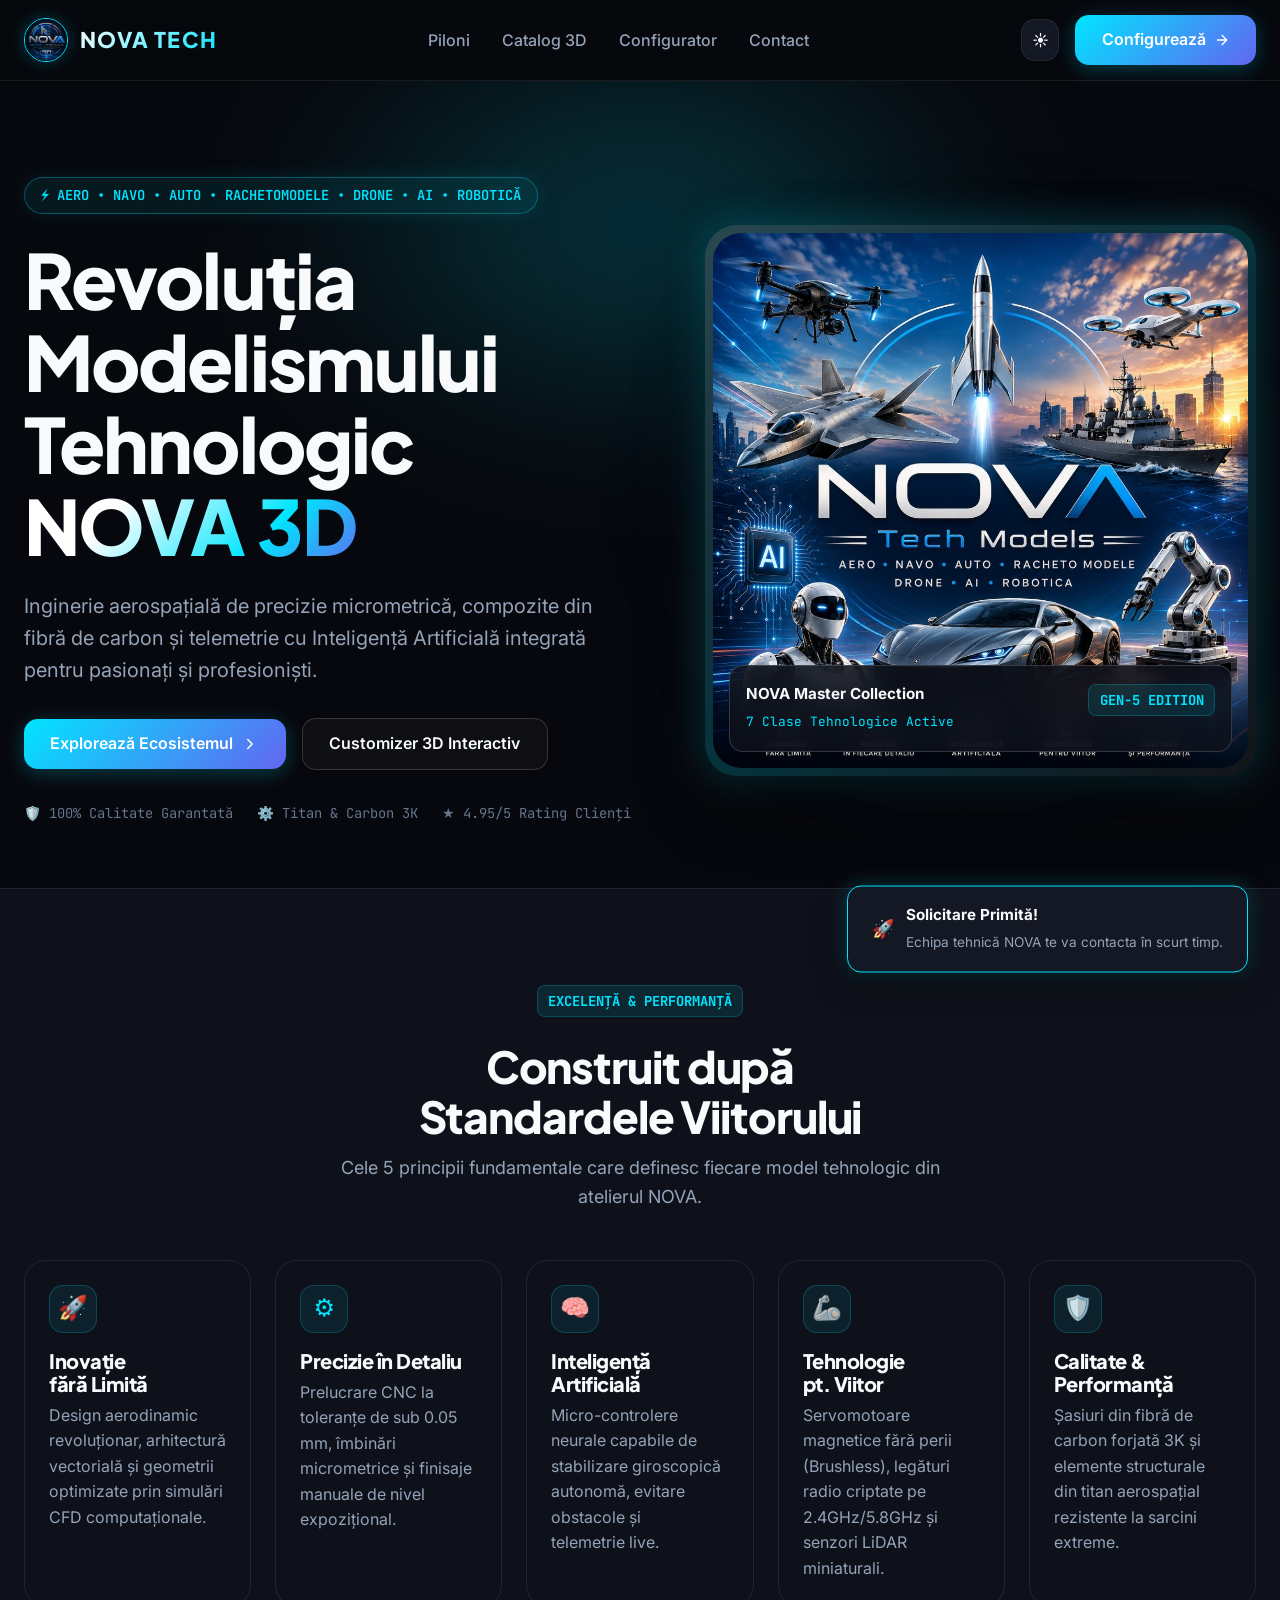
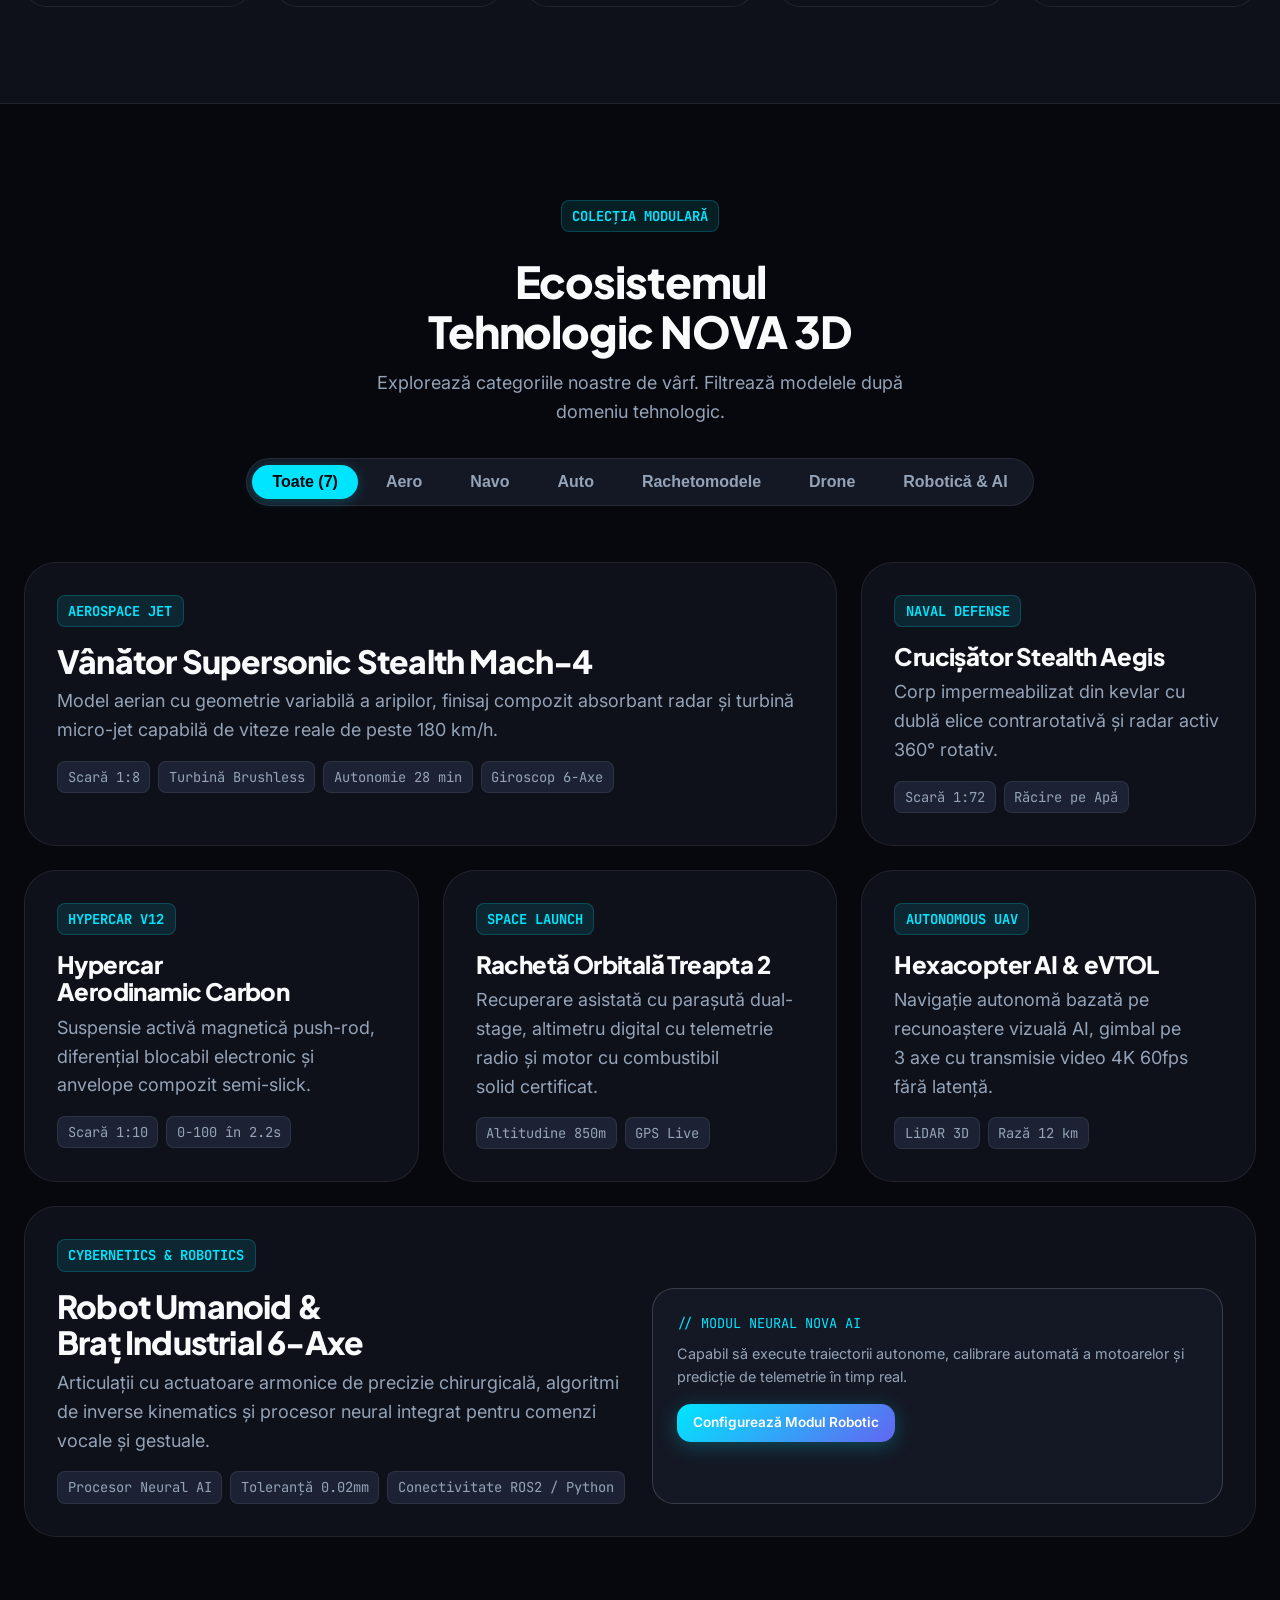
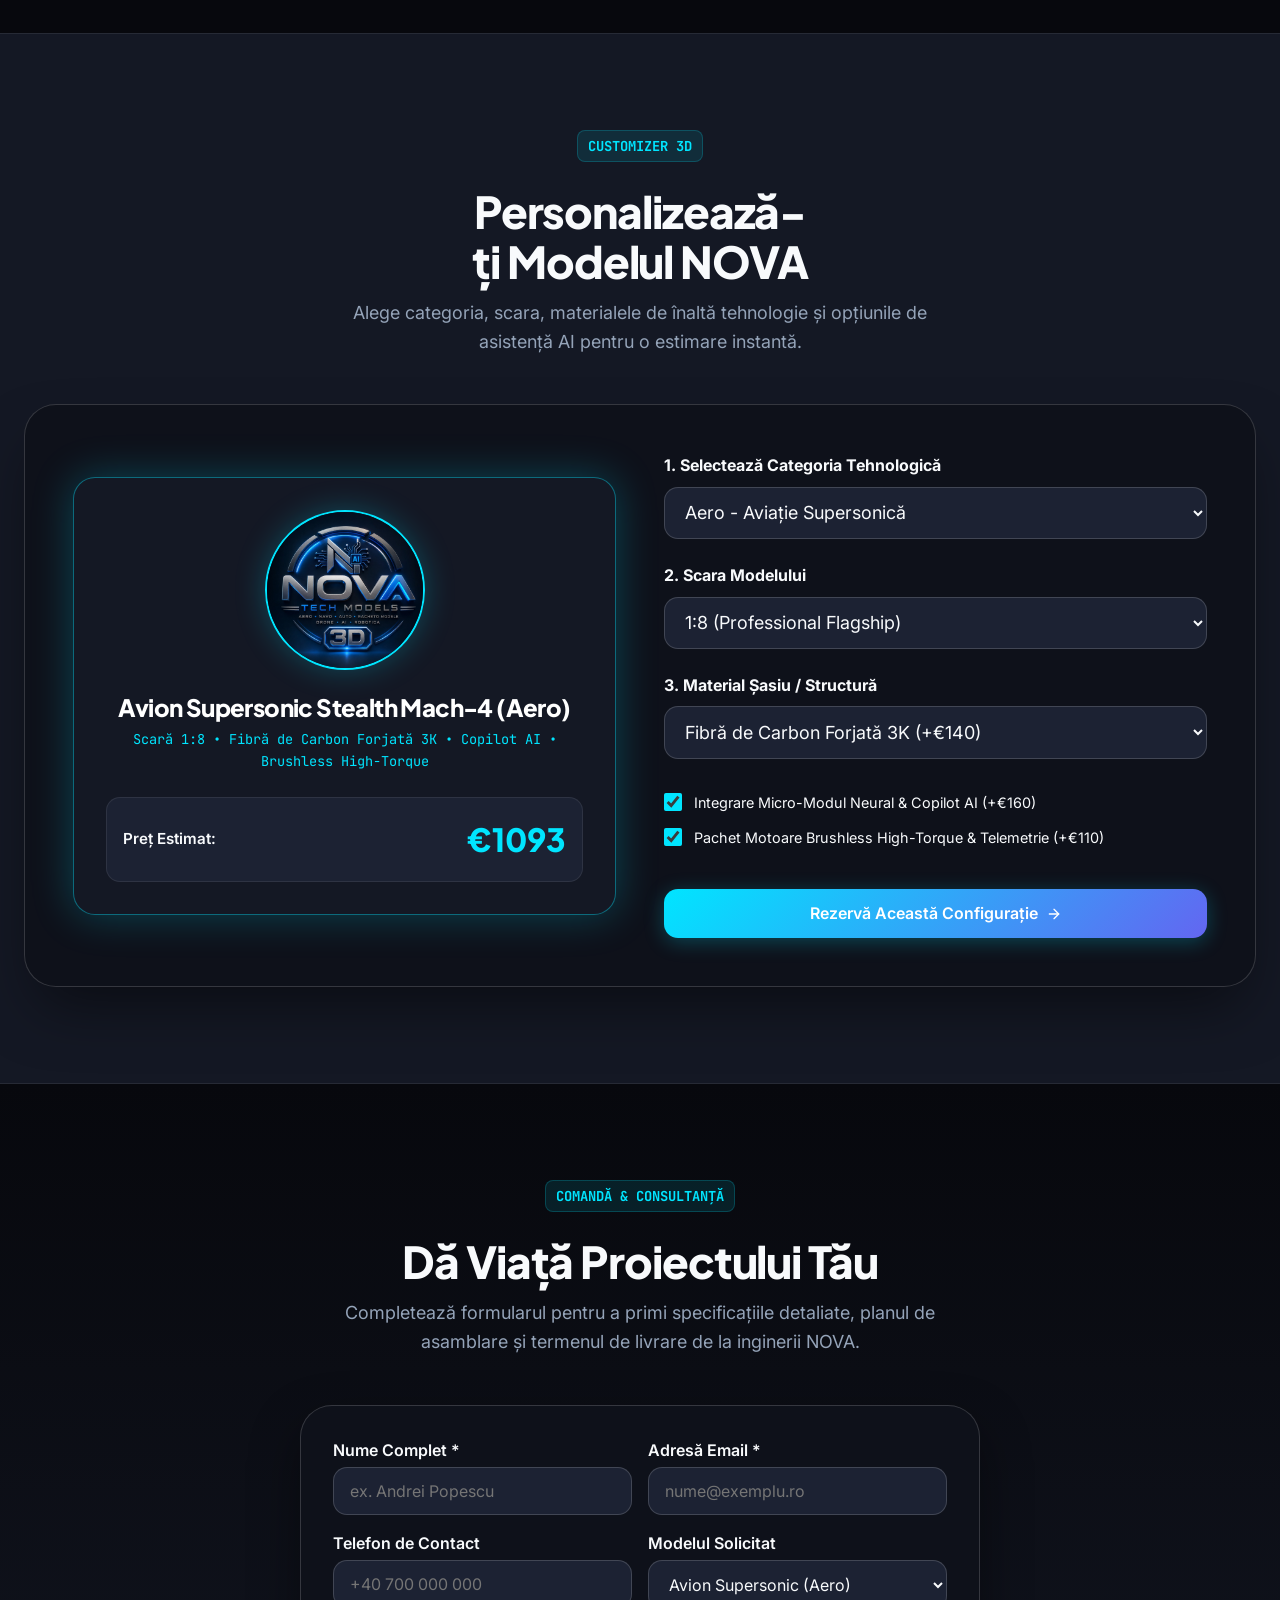
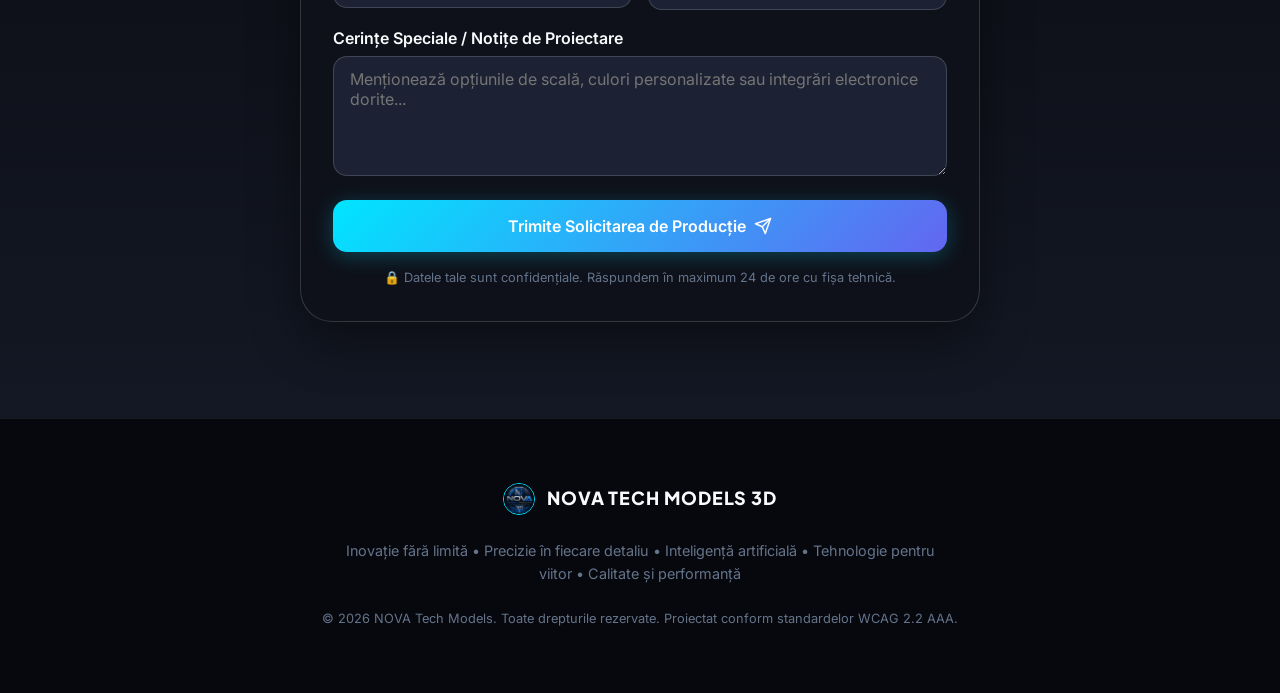
==== index.html @ c63ef965 "feat: NOVA Tech Models 3D web platform with interactive configurator and Bento showcase" ====
<!DOCTYPE html>
<html lang="ro" class="scroll-smooth">
<head>
  <meta charset="UTF-8">
  <meta name="viewport" content="width=device-width, initial-scale=1.0">
  
  <title>NOVA Tech Models - Modele Tehnologice 3D, Aerospațiale & Robotică</title>
  <meta name="description" content="Descoperă universul NOVA Tech Models: aeromodele supersonice, navomodele, supercars, rachetomodele, drone autonome și robotică AI de ultimă generație.">
  <link rel="canonical" href="https://novatechmodels.ro/">

  <!-- Open Graph / Meta -->
  <meta property="og:type" content="website">
  <meta property="og:title" content="NOVA Tech Models - 3D Aero, Navo, Auto, Racheto, Drone, AI & Robotică">
  <meta property="og:description" content="Inginerie de precizie, materiale aerospațiale și inteligență artificială aplicată în modelismul tehnologic de înaltă performanță.">
  <meta property="og:image" content="./assets/nova-hero.jpg">

  <!-- Twitter Card -->
  <meta name="twitter:card" content="summary_large_image">
  <meta name="twitter:title" content="NOVA Tech Models - Modele Tehnologice 3D">
  <meta name="twitter:description" content="Inovație fără limită în aeromodele, robotică și vehicule autonome 3D.">
  <meta name="twitter:image" content="./assets/nova-hero.jpg">

  <!-- Schema.org JSON-LD -->
  <script type="application/ld+json">
  {
    "@context": "https://schema.org",
    "@type": "Product",
    "name": "NOVA Tech Models",
    "image": "./assets/nova-hero.jpg",
    "description": "Modele tehnologice de înaltă precizie: avioane, nave, automobile, rachetomodele, drone și robotică AI.",
    "brand": {
      "@type": "Brand",
      "name": "NOVA Tech Models 3D"
    },
    "aggregateRating": {
      "@type": "AggregateRating",
      "ratingValue": "4.95",
      "reviewCount": "480"
    }
  }
  </script>

  <!-- Google Fonts: Inter, Plus Jakarta Sans, JetBrains Mono -->
  <link rel="preconnect" href="https://fonts.googleapis.com">
  <link rel="preconnect" href="https://fonts.gstatic.com" crossorigin>
  <link href="https://fonts.googleapis.com/css2?family=Inter:wght@400;500;600;700&family=JetBrains+Mono:wght@500;600;700&family=Plus+Jakarta+Sans:wght@700;800;900&display=swap" rel="stylesheet">
  
  <link rel="stylesheet" href="styles.css">
</head>
<body>

  <!-- HEADER LANDMARK -->
  <header role="banner">
    <div class="container nav-container">
      <a href="#" class="brand-wrapper" aria-label="NOVA Tech Models Pagina Principală">
        <img src="./assets/nova-logo-3d.jpg" alt="Sigla 3D NOVA Tech Models" class="brand-thumb" width="44" height="44">
        <span class="brand-title">NOVA TECH</span>
      </a>

      <nav aria-label="Navigație Principală">
        <ul class="nav-menu" role="list">
          <li><a href="#piloni" class="nav-link">Piloni</a></li>
          <li><a href="#catalog" class="nav-link">Catalog 3D</a></li>
          <li><a href="#configurator" class="nav-link">Configurator</a></li>
          <li><a href="#contact" class="nav-link">Contact</a></li>
        </ul>
      </nav>

      <div class="nav-actions">
        <button id="theme-toggle" class="btn btn-icon-only" aria-label="Schimbă Tema Luminoasă sau Întunecată">
          ☀️
        </button>
        <a href="#configurator" class="btn btn-primary">
          <span>Configurează</span>
          <svg xmlns="http://www.w3.org/2000/svg" width="16" height="16" viewBox="0 0 24 24" fill="none" stroke="currentColor" stroke-width="2" stroke-linecap="round" stroke-linejoin="round" aria-hidden="true"><path d="M5 12h14"></path><path d="m12 5 7 7-7 7"></path></svg>
        </a>
      </div>
    </div>
  </header>

  <!-- MAIN LANDMARK -->
  <main id="main-content" role="main">

    <!-- HERO SECTION -->
    <section class="hero" aria-labelledby="hero-title">
      <div class="hero-glow-1"></div>
      <div class="hero-glow-2"></div>

      <div class="container hero-grid">
        <div class="hero-content">
          <div class="eyebrow-badge">
            <span>⚡</span>
            <span>AERO • NAVO • AUTO • RACHETOMODELE • DRONE • AI • ROBOTICĂ</span>
          </div>

          <h1 id="hero-title" class="hero-title">
            Revoluția Modelismului Tehnologic <span class="text-gradient">NOVA 3D</span>
          </h1>

          <p class="hero-subtitle">
            Inginerie aerospațială de precizie micrometrică, compozite din fibră de carbon și telemetrie cu Inteligență Artificială integrată pentru pasionați și profesioniști.
          </p>

          <div class="hero-ctas">
            <a href="#catalog" class="btn btn-primary">
              <span>Explorează Ecosistemul</span>
              <svg xmlns="http://www.w3.org/2000/svg" width="18" height="18" viewBox="0 0 24 24" fill="none" stroke="currentColor" stroke-width="2" stroke-linecap="round" stroke-linejoin="round" aria-hidden="true"><path d="m9 18 6-6-6-6"/></svg>
            </a>
            <a href="#configurator" class="btn btn-outline">
              <span>Customizer 3D Interactiv</span>
            </a>
          </div>

          <div class="hero-trust">
            <span>🛡️ 100% Calitate Garantată</span>
            <span>⚙️ Titan & Carbon 3K</span>
            <span>★ 4.95/5 Rating Clienți</span>
          </div>
        </div>

        <!-- HERO VISUAL (USER IMAGE 1) -->
        <div class="hero-visual-card">
          <div class="hero-visual-inner">
            <img 
              src="./assets/nova-hero.jpg" 
              alt="Ecosistemul Tehnologic NOVA Tech Models prezentând rachete, avioane stealth, nave de luptă, supercar, drone autonome și robotică AI" 
              class="hero-img"
              width="600"
              height="600"
              fetchpriority="high"
            >
            <div class="hero-badge-overlay">
              <div>
                <strong style="display:block; font-size: 0.95rem; color: var(--text-primary);">NOVA Master Collection</strong>
                <span style="font-size: 0.8rem; color: var(--brand-primary); font-family: var(--font-mono);">7 Clase Tehnologice Active</span>
              </div>
              <span class="badge-tag">GEN-5 EDITION</span>
            </div>
          </div>
        </div>
      </div>
    </section>

    <!-- PILONI SECTION (5 VALUES FROM IMAGE) -->
    <section id="piloni" class="section-pad" style="background: var(--bg-surface); border-top: 1px solid var(--border-subtle); border-bottom: 1px solid var(--border-subtle);" aria-labelledby="piloni-title">
      <div class="container">
        <div style="text-align: center; max-width: 640px; margin: 0 auto;">
          <span class="badge-tag">EXCELENȚĂ & PERFORMANȚĂ</span>
          <h2 id="piloni-title" style="font-size: var(--font-size-3xl); margin-top: 0.5rem; margin-bottom: 0.75rem;">
            Construit după Standardele Viitorului
          </h2>
          <p>Cele 5 principii fundamentale care definesc fiecare model tehnologic din atelierul NOVA.</p>
        </div>

        <div class="pillars-grid">
          <div class="pillar-card">
            <div class="pillar-icon-box">🚀</div>
            <h3 class="pillar-title">Inovație fără Limită</h3>
            <p class="pillar-desc">Design aerodinamic revoluționar, arhitectură vectorială și geometrii optimizate prin simulări CFD computaționale.</p>
          </div>

          <div class="pillar-card">
            <div class="pillar-icon-box">⚙️</div>
            <h3 class="pillar-title">Precizie în Detaliu</h3>
            <p class="pillar-desc">Prelucrare CNC la toleranțe de sub 0.05 mm, îmbinări micrometrice și finisaje manuale de nivel expozițional.</p>
          </div>

          <div class="pillar-card">
            <div class="pillar-icon-box">🧠</div>
            <h3 class="pillar-title">Inteligență Artificială</h3>
            <p class="pillar-desc">Micro-controlere neurale capabile de stabilizare giroscopică autonomă, evitare obstacole și telemetrie live.</p>
          </div>

          <div class="pillar-card">
            <div class="pillar-icon-box">🦾</div>
            <h3 class="pillar-title">Tehnologie pt. Viitor</h3>
            <p class="pillar-desc">Servomotoare magnetice fără perii (Brushless), legături radio criptate pe 2.4GHz/5.8GHz și senzori LiDAR miniaturali.</p>
          </div>

          <div class="pillar-card">
            <div class="pillar-icon-box">🛡️</div>
            <h3 class="pillar-title">Calitate & Performanță</h3>
            <p class="pillar-desc">Șasiuri din fibră de carbon forjată 3K și elemente structurale din titan aerospațial rezistente la sarcini extreme.</p>
          </div>
        </div>
      </div>
    </section>

    <!-- BENTO GRID SHOWCASE -->
    <section id="catalog" class="section-pad" aria-labelledby="catalog-title">
      <div class="container">
        <div style="text-align: center; max-width: 680px; margin: 0 auto var(--space-8);">
          <span class="badge-tag">COLECȚIA MODULARĂ</span>
          <h2 id="catalog-title" style="font-size: var(--font-size-3xl); margin-top: 0.5rem; margin-bottom: 0.75rem;">
            Ecosistemul Tehnologic NOVA 3D
          </h2>
          <p>Explorează categoriile noastre de vârf. Filtrează modelele după domeniu tehnologic.</p>
        </div>

        <!-- FILTER TABS -->
        <div class="filter-tabs-wrapper">
          <div class="filter-tabs" role="tablist" aria-label="Categorii Modele">
            <button class="tab-btn active" data-filter="all" role="tab">Toate (7)</button>
            <button class="tab-btn" data-filter="aero" role="tab">Aero</button>
            <button class="tab-btn" data-filter="navo" role="tab">Navo</button>
            <button class="tab-btn" data-filter="auto" role="tab">Auto</button>
            <button class="tab-btn" data-filter="racheto" role="tab">Rachetomodele</button>
            <button class="tab-btn" data-filter="drone" role="tab">Drone</button>
            <button class="tab-btn" data-filter="robotica" role="tab">Robotică & AI</button>
          </div>
        </div>

        <!-- BENTO CARDS -->
        <div class="bento-showcase">
          <!-- BENTO 1: AERO -->
          <div class="bento-item col-8" data-category="aero">
            <span class="badge-tag">AEROSPACE JET</span>
            <h3 style="font-size: var(--font-size-2xl); margin-bottom: 0.5rem;">Vânător Supersonic Stealth Mach-4</h3>
            <p>Model aerian cu geometrie variabilă a aripilor, finisaj compozit absorbant radar și turbină micro-jet capabilă de viteze reale de peste 180 km/h.</p>
            <div class="spec-pills">
              <span class="spec-pill">Scară 1:8</span>
              <span class="spec-pill">Turbină Brushless</span>
              <span class="spec-pill">Autonomie 28 min</span>
              <span class="spec-pill">Giroscop 6-Axe</span>
            </div>
          </div>

          <!-- BENTO 2: NAVO -->
          <div class="bento-item col-4" data-category="navo">
            <span class="badge-tag">NAVAL DEFENSE</span>
            <h3 style="font-size: var(--font-size-xl); margin-bottom: 0.5rem;">Crucișător Stealth Aegis</h3>
            <p>Corp impermeabilizat din kevlar cu dublă elice contrarotativă și radar activ 360° rotativ.</p>
            <div class="spec-pills">
              <span class="spec-pill">Scară 1:72</span>
              <span class="spec-pill">Răcire pe Apă</span>
            </div>
          </div>

          <!-- BENTO 3: AUTO -->
          <div class="bento-item col-4" data-category="auto">
            <span class="badge-tag">HYPERCAR V12</span>
            <h3 style="font-size: var(--font-size-xl); margin-bottom: 0.5rem;">Hypercar Aerodinamic Carbon</h3>
            <p>Suspensie activă magnetică push-rod, diferențial blocabil electronic și anvelope compozit semi-slick.</p>
            <div class="spec-pills">
              <span class="spec-pill">Scară 1:10</span>
              <span class="spec-pill">0-100 în 2.2s</span>
            </div>
          </div>

          <!-- BENTO 4: RACHETOMODELE -->
          <div class="bento-item col-4" data-category="racheto">
            <span class="badge-tag">SPACE LAUNCH</span>
            <h3 style="font-size: var(--font-size-xl); margin-bottom: 0.5rem;">Rachetă Orbitală Treapta 2</h3>
            <p>Recuperare asistată cu parașută dual-stage, altimetru digital cu telemetrie radio și motor cu combustibil solid certificat.</p>
            <div class="spec-pills">
              <span class="spec-pill">Altitudine 850m</span>
              <span class="spec-pill">GPS Live</span>
            </div>
          </div>

          <!-- BENTO 5: DRONE & AI -->
          <div class="bento-item col-4" data-category="drone">
            <span class="badge-tag">AUTONOMOUS UAV</span>
            <h3 style="font-size: var(--font-size-xl); margin-bottom: 0.5rem;">Hexacopter AI & eVTOL</h3>
            <p>Navigație autonomă bazată pe recunoaștere vizuală AI, gimbal pe 3 axe cu transmisie video 4K 60fps fără latență.</p>
            <div class="spec-pills">
              <span class="spec-pill">LiDAR 3D</span>
              <span class="spec-pill">Rază 12 km</span>
            </div>
          </div>

          <!-- BENTO 6: ROBOTICA & AI CHIP -->
          <div class="bento-item col-12" data-category="robotica">
            <span class="badge-tag">CYBERNETICS & ROBOTICS</span>
            <div style="display: grid; grid-template-columns: 1fr 1fr; gap: var(--space-6);">
              <div>
                <h3 style="font-size: var(--font-size-2xl); margin-bottom: 0.5rem;">Robot Umanoid & Braț Industrial 6-Axe</h3>
                <p>Articulații cu actuatoare armonice de precizie chirurgicală, algoritmi de inverse kinematics și procesor neural integrat pentru comenzi vocale și gestuale.</p>
                <div class="spec-pills">
                  <span class="spec-pill">Procesor Neural AI</span>
                  <span class="spec-pill">Toleranță 0.02mm</span>
                  <span class="spec-pill">Conectivitate ROS2 / Python</span>
                </div>
              </div>
              <div style="background: var(--bg-surface-elevated); padding: var(--space-6); border-radius: var(--radius-lg); border: 1px solid var(--border-medium);">
                <span style="font-family: var(--font-mono); font-size: 0.85rem; color: var(--brand-primary); display: block; margin-bottom: 0.5rem;">// MODUL NEURAL NOVA AI</span>
                <p style="font-size: 0.9rem; margin-bottom: 1rem;">Capabil să execute traiectorii autonome, calibrare automată a motoarelor și predicție de telemetrie în timp real.</p>
                <a href="#configurator" class="btn btn-primary" style="font-size: 0.85rem; padding: 0.5rem 1rem;">Configurează Modul Robotic</a>
              </div>
            </div>
          </div>
        </div>
      </div>
    </section>

    <!-- INTERACTIVE 3D CONFIGURATOR -->
    <section id="configurator" class="section-pad" style="background: var(--bg-surface-elevated); border-top: 1px solid var(--border-subtle); border-bottom: 1px solid var(--border-subtle);" aria-labelledby="config-title">
      <div class="container">
        <div style="text-align: center; max-width: 650px; margin: 0 auto var(--space-12);">
          <span class="badge-tag">CUSTOMIZER 3D</span>
          <h2 id="config-title" style="font-size: var(--font-size-3xl); margin-top: 0.5rem; margin-bottom: 0.75rem;">
            Personalizează-ți Modelul NOVA
          </h2>
          <p>Alege categoria, scara, materialele de înaltă tehnologie și opțiunile de asistență AI pentru o estimare instantă.</p>
        </div>

        <div class="configurator-wrapper">
          <!-- LIVE VISUAL PREVIEW (USER IMAGE 2 - 3D LOGO) -->
          <div class="config-preview-card">
            <img 
              src="./assets/nova-logo-3d.jpg" 
              alt="Sigla 3D Emblematică NOVA Tech Models" 
              class="config-logo-display"
              width="160"
              height="160"
              loading="lazy"
            >
            <h3 id="config-preview-title" style="font-size: var(--font-size-xl); margin-bottom: 0.5rem; color: #ffffff;">
              Avion Supersonic Mach-4 (Aero)
            </h3>
            <p id="config-preview-specs" style="font-family: var(--font-mono); font-size: 0.85rem; color: var(--brand-primary); margin-bottom: var(--space-6);">
              Scară 1:18 • Fibră de Carbon Forjată 3K • Standard • Servo Standard
            </p>

            <div class="price-summary">
              <span style="font-size: 0.95rem; font-weight: 600;">Preț Estimat:</span>
              <span id="calculated-price" class="price-val">€530</span>
            </div>
          </div>

          <!-- CONTROLS -->
          <div class="config-controls">
            <div class="config-group">
              <label for="config-category">1. Selectează Categoria Tehnologică</label>
              <select id="config-category" class="config-select">
                <option value="aero">Aero - Aviație Supersonică</option>
                <option value="navo">Navo - Crucișător Stealth</option>
                <option value="auto">Auto - Hypercar Aerodinamic</option>
                <option value="racheto">Rachetomodele - Rachetă Orbitală</option>
                <option value="drone">Drone - Hexacopter Autonom</option>
                <option value="robotica">Robotică & AI - Braț Industrial 6-Axe</option>
              </select>
            </div>

            <div class="config-group">
              <label for="config-scale">2. Scara Modelului</label>
              <select id="config-scale" class="config-select">
                <option value="1:18">1:18 (Compact Edition)</option>
                <option value="1:12">1:12 (Standard Studio Edition)</option>
                <option value="1:8" selected>1:8 (Professional Flagship)</option>
                <option value="1:4">1:4 (Exhibition Masterpiece)</option>
              </select>
            </div>

            <div class="config-group">
              <label for="config-material">3. Material Șasiu / Structură</label>
              <select id="config-material" class="config-select">
                <option value="carbon" selected>Fibră de Carbon Forjată 3K (+€140)</option>
                <option value="titanium">Titan Aerospațial Grad 5 (+€280)</option>
                <option value="kevlar">Compozit Kevlar Ranforsat (+€90)</option>
                <option value="standard">Fibră de Sticlă Ranforsată (Standard)</option>
              </select>
            </div>

            <div style="display: flex; flex-direction: column; gap: var(--space-3); padding-top: var(--space-2);">
              <label style="display: flex; align-items: center; gap: var(--space-3); cursor: pointer; font-size: 0.9rem;">
                <input type="checkbox" id="config-ai" style="width: 18px; height: 18px; accent-color: var(--brand-primary);" checked>
                <span>Integrare Micro-Modul Neural & Copilot AI (+€160)</span>
              </label>

              <label style="display: flex; align-items: center; gap: var(--space-3); cursor: pointer; font-size: 0.9rem;">
                <input type="checkbox" id="config-propulsion" style="width: 18px; height: 18px; accent-color: var(--brand-primary);" checked>
                <span>Pachet Motoare Brushless High-Torque & Telemetrie (+€110)</span>
              </label>
            </div>

            <a href="#contact" class="btn btn-primary" style="margin-top: var(--space-4); width: 100%;">
              <span>Rezervă Această Configurație</span>
              <svg xmlns="http://www.w3.org/2000/svg" width="16" height="16" viewBox="0 0 24 24" fill="none" stroke="currentColor" stroke-width="2" stroke-linecap="round" stroke-linejoin="round" aria-hidden="true"><path d="M5 12h14"></path><path d="m12 5 7 7-7 7"></path></svg>
            </a>
          </div>
        </div>
      </div>
    </section>

    <!-- CONTACT / INQUIRY SECTION (CRO PERSUASION) -->
    <section id="contact" class="section-pad contact-section" aria-labelledby="contact-title">
      <div class="container">
        <div style="text-align: center; max-width: 600px; margin: 0 auto var(--space-12);">
          <span class="badge-tag">COMANDĂ & CONSULTANȚĂ</span>
          <h2 id="contact-title" style="font-size: var(--font-size-3xl); margin-top: 0.5rem; margin-bottom: 0.75rem;">
            Dă Viață Proiectului Tău
          </h2>
          <p>Completează formularul pentru a primi specificațiile detaliate, planul de asamblare și termenul de livrare de la inginerii NOVA.</p>
        </div>

        <div class="form-card">
          <form id="nova-order-form" novalidate>
            <div class="form-grid">
              <div class="form-group">
                <label for="client-name">Nume Complet *</label>
                <input type="text" id="client-name" class="form-input" placeholder="ex. Andrei Popescu" required>
              </div>

              <div class="form-group">
                <label for="client-email">Adresă Email *</label>
                <input type="email" id="client-email" class="form-input" placeholder="nume@exemplu.ro" required>
              </div>
            </div>

            <div class="form-grid">
              <div class="form-group">
                <label for="client-phone">Telefon de Contact</label>
                <input type="tel" id="client-phone" class="form-input" placeholder="+40 700 000 000">
              </div>

              <div class="form-group">
                <label for="model-interest">Modelul Solicitat</label>
                <select id="model-interest" class="form-input">
                  <option value="aero">Avion Supersonic (Aero)</option>
                  <option value="navo">Crucișător Stealth (Navo)</option>
                  <option value="auto">Hypercar V12 (Auto)</option>
                  <option value="racheto">Rachetă Orbitală (Racheto)</option>
                  <option value="drone">Dronă AI (Drone)</option>
                  <option value="robotica">Braț Robotic (Robotică)</option>
                  <option value="custom">Proiect Custom Personalizat</option>
                </select>
              </div>
            </div>

            <div class="form-group">
              <label for="client-message">Cerințe Speciale / Notițe de Proiectare</label>
              <textarea id="client-message" class="form-textarea" placeholder="Menționează opțiunile de scală, culori personalizate sau integrări electronice dorite..."></textarea>
            </div>

            <button type="submit" class="btn btn-primary" style="width: 100%; padding: 1rem; font-size: 1rem;">
              <span>Trimite Solicitarea de Producție</span>
              <svg xmlns="http://www.w3.org/2000/svg" width="18" height="18" viewBox="0 0 24 24" fill="none" stroke="currentColor" stroke-width="2" stroke-linecap="round" stroke-linejoin="round" aria-hidden="true"><path d="M22 2 11 13"></path><path d="m22 2-7 20-4-9-9-4 20-7z"></path></svg>
            </button>
            
            <p style="text-align: center; font-size: 0.8rem; margin-top: 1rem; color: var(--text-muted);">
              🔒 Datele tale sunt confidențiale. Răspundem în maximum 24 de ore cu fișa tehnică.
            </p>
          </form>
        </div>
      </div>
    </section>

  </main>

  <!-- FOOTER LANDMARK -->
  <footer role="contentinfo" style="padding: 4rem 0; background: var(--bg-canvas); border-top: 1px solid var(--border-subtle); text-align: center;">
    <div class="container">
      <div style="display: flex; justify-content: center; align-items: center; gap: 0.75rem; margin-bottom: 1.5rem;">
        <img src="./assets/nova-logo-3d.jpg" alt="NOVA Emblem" width="32" height="32" style="border-radius: 50%; border: 1px solid var(--brand-primary);" loading="lazy">
        <span style="font-family: var(--font-display); font-weight: 800; letter-spacing: 0.05em;">NOVA TECH MODELS 3D</span>
      </div>

      <p style="font-size: 0.9rem; color: var(--text-muted); max-width: 600px; margin: 0 auto 1.5rem;">
        Inovație fără limită • Precizie în fiecare detaliu • Inteligență artificială • Tehnologie pentru viitor • Calitate și performanță
      </p>

      <p style="font-size: 0.8rem; color: var(--text-muted);">
        © 2026 NOVA Tech Models. Toate drepturile rezervate. Proiectat conform standardelor WCAG 2.2 AAA.
      </p>
    </div>
  </footer>

  <!-- TOAST NOTIFICATION -->
  <div id="toast-notification" class="toast-msg" role="status" aria-live="polite">
    <span>🚀</span>
    <div>
      <strong style="display: block; font-size: 0.95rem; color: var(--text-primary);">Solicitare Primită!</strong>
      <span style="font-size: 0.85rem; color: var(--text-secondary);">Echipa tehnică NOVA te va contacta în scurt timp.</span>
    </div>
  </div>

  <script src="app.js" defer></script>
</body>
</html>
---- styles.css ----
/**
 * NOVA TECH MODELS - DESIGN SYSTEM & MASTER STYLESHEET
 * Built with Master Web Design & Modern Frontend Skill
 */

/* 1. CSS RESET & GLOBAL BASE */
*, *::before, *::after {
  box-sizing: border-box;
  margin: 0;
  padding: 0;
}

:root {
  /* Typography Stacks */
  --font-sans: 'Inter', system-ui, -apple-system, BlinkMacSystemFont, 'Segoe UI', Roboto, sans-serif;
  --font-display: 'Plus Jakarta Sans', var(--font-sans);
  --font-mono: 'JetBrains Mono', monospace;

  /* Fluid Typography Scale */
  --font-size-xs: clamp(0.75rem, 0.7rem + 0.2vw, 0.875rem);
  --font-size-sm: clamp(0.875rem, 0.8rem + 0.3vw, 1rem);
  --font-size-base: clamp(1rem, 0.95rem + 0.25vw, 1.125rem);
  --font-size-lg: clamp(1.125rem, 1.05rem + 0.4vw, 1.25rem);
  --font-size-xl: clamp(1.25rem, 1.15rem + 0.5vw, 1.5rem);
  --font-size-2xl: clamp(1.5rem, 1.3rem + 1vw, 2rem);
  --font-size-3xl: clamp(1.85rem, 1.5rem + 1.8vw, 2.75rem);
  --font-size-4xl: clamp(2.25rem, 1.75rem + 2.5vw, 3.5rem);
  --font-size-hero: clamp(2.75rem, 2rem + 3.8vw, 4.75rem);

  /* 8pt Spatial Grid */
  --space-1: 4px;
  --space-2: 8px;
  --space-3: 12px;
  --space-4: 16px;
  --space-6: 24px;
  --space-8: 32px;
  --space-12: 48px;
  --space-16: 64px;
  --space-24: 96px;

  /* Border Radii */
  --radius-sm: 8px;
  --radius-md: 14px;
  --radius-lg: 22px;
  --radius-xl: 32px;
  --radius-full: 9999px;

  /* Motion Curves */
  --ease-spring: cubic-bezier(0.16, 1, 0.3, 1);
  --transition-fast: 150ms var(--ease-spring);
  --transition-normal: 280ms var(--ease-spring);
  --transition-slow: 450ms var(--ease-spring);

  /* Dark Theme Default Tokens (Cyberpunk / Aerospace Luxury) */
  --bg-canvas: #07080d;
  --bg-surface: #0e111a;
  --bg-surface-elevated: #141824;
  --bg-subtle: #1c2233;

  --border-subtle: rgba(255, 255, 255, 0.08);
  --border-medium: rgba(255, 255, 255, 0.16);
  --border-glow: rgba(0, 229, 255, 0.4);

  --text-primary: #f8fafc;
  --text-secondary: #94a3b8;
  --text-muted: #64748b;

  --brand-primary: #00e5ff;
  --brand-secondary: #6366f1;
  --brand-accent: #38bdf8;
  --brand-glow-cyan: rgba(0, 229, 255, 0.25);
  --brand-glow-indigo: rgba(99, 102, 241, 0.3);

  --status-success: #10b981;
  --status-warning: #f59e0b;
}

/* Light High-Tech Titanium Theme */
html.light {
  --bg-canvas: #f4f6fa;
  --bg-surface: #ffffff;
  --bg-surface-elevated: #e9eef6;
  --bg-subtle: #dfe5f0;

  --border-subtle: rgba(0, 0, 0, 0.08);
  --border-medium: rgba(0, 0, 0, 0.16);
  --border-glow: rgba(0, 160, 220, 0.4);

  --text-primary: #0a0e1a;
  --text-secondary: #475569;
  --text-muted: #64748b;

  --brand-primary: #0284c7;
  --brand-secondary: #4f46e5;
  --brand-accent: #0ea5e9;
  --brand-glow-cyan: rgba(2, 132, 199, 0.18);
  --brand-glow-indigo: rgba(79, 70, 229, 0.2);
}

html {
  -webkit-font-smoothing: antialiased;
  -moz-osx-font-smoothing: grayscale;
  scroll-behavior: smooth;
  color-scheme: dark;
}

html.light {
  color-scheme: light;
}

body {
  min-height: 100vh;
  background-color: var(--bg-canvas);
  color: var(--text-primary);
  font-family: var(--font-sans);
  font-size: var(--font-size-base);
  line-height: 1.6;
  overflow-x: hidden;
  transition: background-color var(--transition-normal), color var(--transition-normal);
}

/* 2. TYPOGRAPHY & ESSENTIALS */
h1, h2, h3, h4, h5, h6 {
  font-family: var(--font-display);
  font-weight: 800;
  letter-spacing: -0.025em;
  line-height: 1.15;
  text-wrap: balance;
  color: var(--text-primary);
}

p {
  text-wrap: pretty;
  color: var(--text-secondary);
}

a {
  color: inherit;
  text-decoration: none;
}

img {
  display: block;
  max-width: 100%;
  height: auto;
}

.container {
  max-width: 1280px;
  margin: 0 auto;
  padding: 0 var(--space-6);
}

.section-pad {
  padding: var(--space-24) 0;
  position: relative;
}

/* 3. HEADER & NAVIGATION */
header {
  position: sticky;
  top: 0;
  z-index: 1000;
  backdrop-filter: blur(20px) saturate(180%);
  -webkit-backdrop-filter: blur(20px) saturate(180%);
  background: rgba(7, 8, 13, 0.75);
  border-bottom: 1px solid var(--border-subtle);
  transition: background var(--transition-normal), border-color var(--transition-normal);
}

html.light header {
  background: rgba(244, 246, 250, 0.85);
}

.nav-container {
  display: flex;
  align-items: center;
  justify-content: space-between;
  height: 5rem;
}

.brand-wrapper {
  display: flex;
  align-items: center;
  gap: var(--space-3);
  font-family: var(--font-display);
  font-size: 1.35rem;
  font-weight: 800;
  letter-spacing: 0.05em;
}

.brand-thumb {
  width: 44px;
  height: 44px;
  border-radius: 50%;
  border: 1px solid var(--brand-primary);
  box-shadow: 0 0 16px var(--brand-glow-cyan);
  object-fit: cover;
  transition: transform var(--transition-fast), box-shadow var(--transition-fast);
}

.brand-wrapper:hover .brand-thumb {
  transform: scale(1.08) rotate(5deg);
  box-shadow: 0 0 24px var(--brand-primary);
}

.brand-title {
  background: linear-gradient(135deg, #ffffff 0%, var(--brand-primary) 100%);
  -webkit-background-clip: text;
  -webkit-text-fill-color: transparent;
}

html.light .brand-title {
  background: linear-gradient(135deg, #0a0e1a 0%, var(--brand-primary) 100%);
  -webkit-background-clip: text;
  -webkit-text-fill-color: transparent;
}

.nav-menu {
  display: flex;
  align-items: center;
  gap: var(--space-8);
  list-style: none;
}

.nav-link {
  font-size: var(--font-size-sm);
  font-weight: 500;
  color: var(--text-secondary);
  transition: color var(--transition-fast);
  position: relative;
  padding: 0.25rem 0;
}

.nav-link::after {
  content: '';
  position: absolute;
  bottom: 0;
  left: 0;
  width: 0;
  height: 2px;
  background: var(--brand-primary);
  box-shadow: 0 0 8px var(--brand-primary);
  transition: width var(--transition-normal);
}

.nav-link:hover {
  color: var(--text-primary);
}

.nav-link:hover::after {
  width: 100%;
}

.nav-actions {
  display: flex;
  align-items: center;
  gap: var(--space-4);
}

/* 4. BUTTONS & MICRO-INTERACTIONS */
.btn {
  display: inline-flex;
  align-items: center;
  justify-content: center;
  gap: var(--space-2);
  padding: 0.75rem 1.65rem;
  border-radius: var(--radius-md);
  font-size: var(--font-size-sm);
  font-weight: 600;
  font-family: var(--font-sans);
  cursor: pointer;
  border: none;
  text-decoration: none;
  transition: all var(--transition-fast);
}

.btn-primary {
  background: linear-gradient(135deg, var(--brand-primary) 0%, var(--brand-secondary) 100%);
  color: #ffffff;
  box-shadow: 0 4px 20px var(--brand-glow-cyan);
}

.btn-primary:hover {
  transform: translateY(-2px);
  box-shadow: 0 8px 30px var(--brand-glow-cyan), 0 0 20px var(--brand-glow-indigo);
}

.btn-primary:active {
  transform: translateY(0);
}

.btn-outline {
  background: rgba(255, 255, 255, 0.03);
  color: var(--text-primary);
  border: 1px solid var(--border-medium);
  backdrop-filter: blur(10px);
}

.btn-outline:hover {
  background: var(--bg-subtle);
  border-color: var(--brand-primary);
  transform: translateY(-2px);
  box-shadow: 0 4px 20px rgba(0, 229, 255, 0.15);
}

.btn-icon-only {
  padding: 0.6rem;
  border-radius: var(--radius-md);
  background: var(--bg-surface-elevated);
  border: 1px solid var(--border-subtle);
  color: var(--text-primary);
}

.btn-icon-only:hover {
  border-color: var(--brand-primary);
  color: var(--brand-primary);
}

/* 5. HERO SECTION */
.hero {
  position: relative;
  padding: var(--space-24) 0 var(--space-16);
  overflow: hidden;
}

.hero-glow-1 {
  position: absolute;
  top: -10%;
  left: 50%;
  transform: translateX(-50%);
  width: 800px;
  height: 450px;
  background: radial-gradient(ellipse at center, var(--brand-glow-cyan), transparent 70%);
  filter: blur(90px);
  pointer-events: none;
  z-index: 0;
}

.hero-glow-2 {
  position: absolute;
  top: 30%;
  right: 5%;
  width: 500px;
  height: 350px;
  background: radial-gradient(circle, var(--brand-glow-indigo), transparent 70%);
  filter: blur(100px);
  pointer-events: none;
  z-index: 0;
}

.hero-grid {
  display: grid;
  grid-template-columns: 1.15fr 1fr;
  gap: var(--space-12);
  align-items: center;
  position: relative;
  z-index: 1;
}

@media (max-width: 992px) {
  .hero-grid {
    grid-template-columns: 1fr;
    text-align: center;
  }
  .hero-ctas {
    justify-content: center;
  }
  .hero-trust {
    justify-content: center;
  }
}

.eyebrow-badge {
  display: inline-flex;
  align-items: center;
  gap: var(--space-2);
  padding: 0.4rem 1rem;
  border-radius: var(--radius-full);
  background: rgba(0, 229, 255, 0.08);
  border: 1px solid rgba(0, 229, 255, 0.3);
  color: var(--brand-primary);
  font-size: var(--font-size-xs);
  font-family: var(--font-mono);
  font-weight: 600;
  text-transform: uppercase;
  margin-bottom: var(--space-6);
  box-shadow: 0 0 20px rgba(0, 229, 255, 0.1);
}

.hero-title {
  font-size: var(--font-size-hero);
  margin-bottom: var(--space-6);
  line-height: 1.08;
}

.text-gradient {
  background: linear-gradient(135deg, #ffffff 30%, var(--brand-primary) 70%, var(--brand-secondary) 100%);
  -webkit-background-clip: text;
  -webkit-text-fill-color: transparent;
}

html.light .text-gradient {
  background: linear-gradient(135deg, #0a0e1a 30%, var(--brand-primary) 70%, var(--brand-secondary) 100%);
  -webkit-background-clip: text;
  -webkit-text-fill-color: transparent;
}

.hero-subtitle {
  font-size: var(--font-size-lg);
  margin-bottom: var(--space-8);
  max-width: 580px;
  line-height: 1.6;
}

.hero-ctas {
  display: flex;
  align-items: center;
  gap: var(--space-4);
  flex-wrap: wrap;
  margin-bottom: var(--space-8);
}

.hero-trust {
  display: flex;
  align-items: center;
  gap: var(--space-6);
  font-size: var(--font-size-xs);
  color: var(--text-muted);
  font-family: var(--font-mono);
}

.hero-visual-card {
  position: relative;
  border-radius: var(--radius-xl);
  padding: var(--space-2);
  background: linear-gradient(135deg, rgba(255, 255, 255, 0.15), rgba(0, 229, 255, 0.2), rgba(255, 255, 255, 0.05));
  box-shadow: 0 30px 80px -20px rgba(0, 0, 0, 0.7), 0 0 40px var(--brand-glow-cyan);
  transition: transform var(--transition-slow), box-shadow var(--transition-slow);
}

.hero-visual-card:hover {
  transform: translateY(-6px) scale(1.01);
  box-shadow: 0 40px 100px -20px rgba(0, 0, 0, 0.8), 0 0 60px var(--brand-glow-cyan);
}

.hero-visual-inner {
  border-radius: calc(var(--radius-xl) - 4px);
  overflow: hidden;
  position: relative;
  background: var(--bg-surface);
}

.hero-img {
  width: 100%;
  aspect-ratio: 1 / 1;
  object-fit: cover;
  display: block;
}

.hero-badge-overlay {
  position: absolute;
  bottom: var(--space-4);
  left: var(--space-4);
  right: var(--space-4);
  backdrop-filter: blur(16px);
  background: rgba(14, 17, 26, 0.85);
  border: 1px solid var(--border-medium);
  border-radius: var(--radius-md);
  padding: var(--space-4);
  display: flex;
  align-items: center;
  justify-content: space-between;
}

html.light .hero-badge-overlay {
  background: rgba(255, 255, 255, 0.9);
}

/* 6. PILLARS SECTION (5 CORE VALUES) */
.pillars-grid {
  display: grid;
  grid-template-columns: repeat(auto-fit, minmax(220px, 1fr));
  gap: var(--space-6);
  margin-top: var(--space-12);
}

.pillar-card {
  background: var(--bg-surface);
  border: 1px solid var(--border-subtle);
  border-radius: var(--radius-lg);
  padding: var(--space-6);
  position: relative;
  overflow: hidden;
  transition: all var(--transition-normal);
}

.pillar-card:hover {
  transform: translateY(-5px);
  border-color: var(--brand-primary);
  box-shadow: 0 16px 32px -8px var(--brand-glow-cyan);
}

.pillar-icon-box {
  width: 48px;
  height: 48px;
  border-radius: var(--radius-md);
  background: rgba(0, 229, 255, 0.08);
  border: 1px solid rgba(0, 229, 255, 0.2);
  display: flex;
  align-items: center;
  justify-content: center;
  color: var(--brand-primary);
  margin-bottom: var(--space-4);
  font-size: 1.5rem;
}

.pillar-title {
  font-size: var(--font-size-lg);
  margin-bottom: var(--space-2);
}

.pillar-desc {
  font-size: var(--font-size-sm);
}

/* 7. BENTO GRID SHOWCASE WITH CATEGORY FILTERS */
.filter-tabs-wrapper {
  display: flex;
  justify-content: center;
  margin-bottom: var(--space-12);
  overflow-x: auto;
  padding-bottom: var(--space-2);
}

.filter-tabs {
  display: inline-flex;
  gap: var(--space-2);
  background: var(--bg-surface-elevated);
  padding: 0.35rem;
  border-radius: var(--radius-full);
  border: 1px solid var(--border-subtle);
}

.tab-btn {
  padding: 0.5rem 1.25rem;
  border-radius: var(--radius-full);
  font-size: var(--font-size-sm);
  font-weight: 600;
  color: var(--text-secondary);
  background: transparent;
  border: none;
  cursor: pointer;
  transition: all var(--transition-fast);
}

.tab-btn.active {
  background: var(--brand-primary);
  color: #07080d;
  box-shadow: 0 2px 12px var(--brand-glow-cyan);
}

.bento-showcase {
  display: grid;
  grid-template-columns: repeat(12, 1fr);
  gap: var(--space-6);
}

.bento-item {
  background: var(--bg-surface);
  border: 1px solid var(--border-subtle);
  border-radius: var(--radius-xl);
  padding: var(--space-8);
  position: relative;
  overflow: hidden;
  transition: transform var(--transition-normal), border-color var(--transition-normal), box-shadow var(--transition-normal);
}

.bento-item:hover {
  transform: translateY(-4px);
  border-color: var(--border-medium);
  box-shadow: 0 20px 40px -15px rgba(0, 0, 0, 0.4);
}

.col-8 { grid-column: span 8; }
.col-4 { grid-column: span 4; }
.col-6 { grid-column: span 6; }
.col-12 { grid-column: span 12; }

@media (max-width: 992px) {
  .col-8, .col-4, .col-6 {
    grid-column: span 12;
  }
}

.badge-tag {
  display: inline-flex;
  align-items: center;
  gap: var(--space-1);
  font-family: var(--font-mono);
  font-size: var(--font-size-xs);
  font-weight: 700;
  text-transform: uppercase;
  color: var(--brand-primary);
  background: rgba(0, 229, 255, 0.1);
  border: 1px solid rgba(0, 229, 255, 0.2);
  padding: 0.25rem 0.65rem;
  border-radius: var(--radius-sm);
  margin-bottom: var(--space-4);
}

.spec-pills {
  display: flex;
  gap: var(--space-2);
  flex-wrap: wrap;
  margin-top: var(--space-4);
}

.spec-pill {
  font-family: var(--font-mono);
  font-size: var(--font-size-xs);
  background: var(--bg-subtle);
  padding: 0.25rem 0.6rem;
  border-radius: var(--radius-sm);
  color: var(--text-secondary);
  border: 1px solid var(--border-subtle);
}

/* 8. INTERACTIVE CONFIGURATOR SECTION */
.configurator-wrapper {
  background: var(--bg-surface);
  border: 1px solid var(--border-medium);
  border-radius: var(--radius-xl);
  padding: var(--space-12);
  box-shadow: 0 30px 60px -15px rgba(0, 0, 0, 0.5);
  display: grid;
  grid-template-columns: 1fr 1fr;
  gap: var(--space-12);
  align-items: center;
}

@media (max-width: 992px) {
  .configurator-wrapper {
    grid-template-columns: 1fr;
    padding: var(--space-6);
  }
}

.config-preview-card {
  background: var(--bg-surface-elevated);
  border: 1px solid var(--border-glow);
  border-radius: var(--radius-lg);
  padding: var(--space-8);
  text-align: center;
  box-shadow: 0 0 40px var(--brand-glow-cyan);
}

.config-logo-display {
  width: 160px;
  height: 160px;
  margin: 0 auto var(--space-6);
  border-radius: 50%;
  box-shadow: 0 0 30px var(--brand-glow-cyan);
  border: 2px solid var(--brand-primary);
  object-fit: cover;
  animation: pulse-glow 4s infinite alternate ease-in-out;
}

@keyframes pulse-glow {
  0% { box-shadow: 0 0 20px var(--brand-glow-cyan); transform: scale(1); }
  100% { box-shadow: 0 0 40px var(--brand-primary), 0 0 80px var(--brand-glow-indigo); transform: scale(1.03); }
}

.config-controls {
  display: flex;
  flex-direction: column;
  gap: var(--space-6);
}

.config-group label {
  display: block;
  font-weight: 700;
  font-size: var(--font-size-sm);
  margin-bottom: var(--space-2);
  color: var(--text-primary);
}

.config-select, .config-input {
  width: 100%;
  padding: 0.85rem 1rem;
  background: var(--bg-subtle);
  border: 1px solid var(--border-medium);
  border-radius: var(--radius-md);
  color: var(--text-primary);
  font-family: var(--font-sans);
  font-size: var(--font-size-base);
  transition: border-color var(--transition-fast);
}

.config-select:focus, .config-input:focus {
  outline: none;
  border-color: var(--brand-primary);
  box-shadow: 0 0 12px var(--brand-glow-cyan);
}

.price-summary {
  display: flex;
  align-items: center;
  justify-content: space-between;
  padding: var(--space-4);
  background: var(--bg-subtle);
  border-radius: var(--radius-md);
  border: 1px solid var(--border-subtle);
}

.price-val {
  font-family: var(--font-display);
  font-size: var(--font-size-2xl);
  font-weight: 800;
  color: var(--brand-primary);
}

/* 9. INQUIRY / ORDER FORM */
.contact-section {
  background: linear-gradient(180deg, var(--bg-canvas) 0%, var(--bg-surface-elevated) 100%);
}

.form-card {
  max-width: 680px;
  margin: 0 auto;
  background: var(--bg-surface);
  border: 1px solid var(--border-medium);
  border-radius: var(--radius-xl);
  padding: var(--space-8);
  box-shadow: 0 20px 50px rgba(0, 0, 0, 0.4);
}

.form-grid {
  display: grid;
  grid-template-columns: 1fr 1fr;
  gap: var(--space-4);
}

@media (max-width: 640px) {
  .form-grid {
    grid-template-columns: 1fr;
  }
}

.form-group {
  margin-bottom: var(--space-4);
}

.form-group label {
  display: block;
  font-size: var(--font-size-sm);
  font-weight: 600;
  margin-bottom: var(--space-1);
}

.form-input, .form-textarea {
  width: 100%;
  padding: 0.8rem 1rem;
  background: var(--bg-subtle);
  border: 1px solid var(--border-medium);
  border-radius: var(--radius-md);
  color: var(--text-primary);
  font-family: var(--font-sans);
  font-size: var(--font-size-sm);
  transition: all var(--transition-fast);
}

.form-input:focus, .form-textarea:focus {
  outline: none;
  border-color: var(--brand-primary);
  box-shadow: 0 0 10px var(--brand-glow-cyan);
}

.form-textarea {
  min-height: 120px;
  resize: vertical;
}

/* 10. ACCESSIBILITY & REDUCED MOTION */
:focus-visible {
  outline: 2px solid var(--brand-primary);
  outline-offset: 3px;
}

@media (prefers-reduced-motion: reduce) {
  *, *::before, *::after {
    animation-duration: 0.01ms !important;
    animation-iteration-count: 1 !important;
    transition-duration: 0.01ms !important;
    scroll-behavior: auto !important;
  }
}

/* TOAST NOTIFICATION */
.toast-msg {
  position: fixed;
  bottom: 2rem;
  right: 2rem;
  z-index: 9999;
  background: var(--bg-surface-elevated);
  border: 1px solid var(--brand-primary);
  box-shadow: 0 10px 30px rgba(0, 0, 0, 0.5), 0 0 20px var(--brand-glow-cyan);
  padding: 1rem 1.5rem;
  border-radius: var(--radius-md);
  display: flex;
  align-items: center;
  gap: 0.75rem;
  transform: translateY(120%);
  transition: transform var(--transition-normal);
}

.toast-msg.show {
  transform: translateY(0);
}
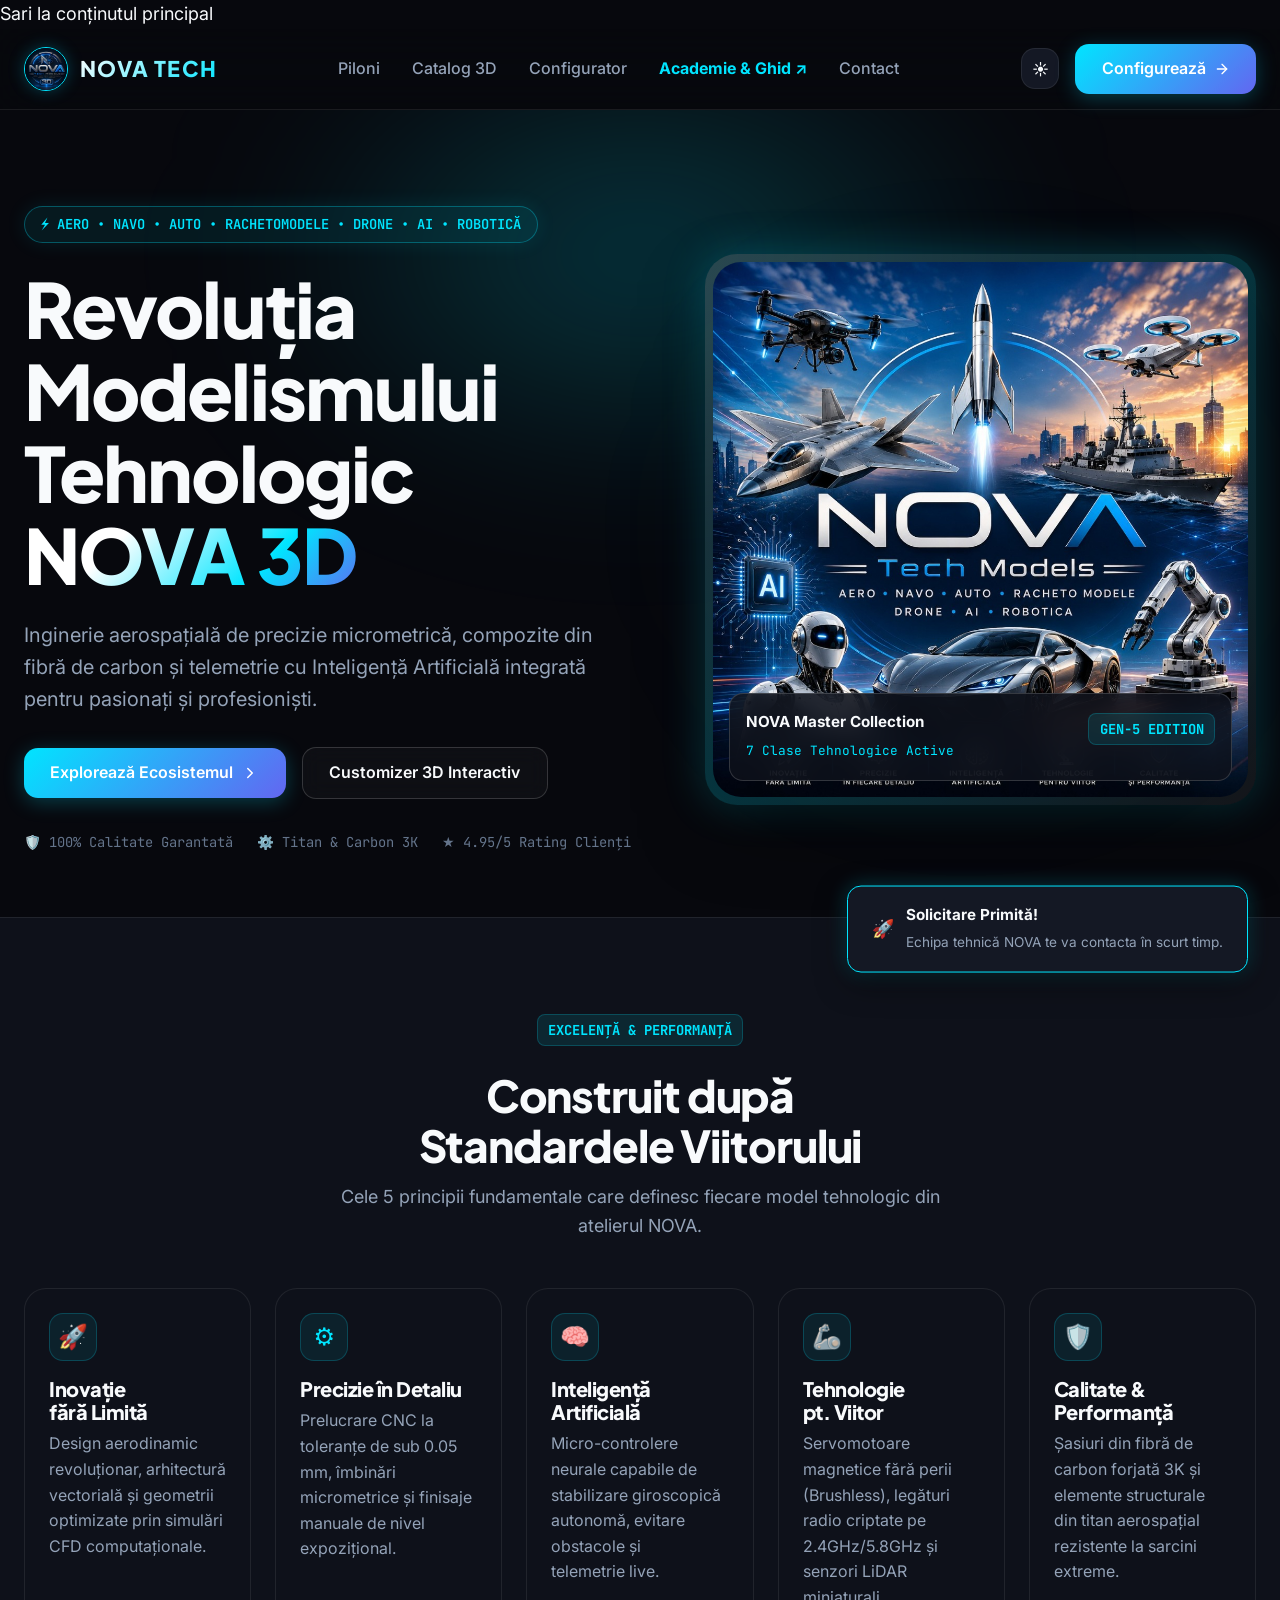
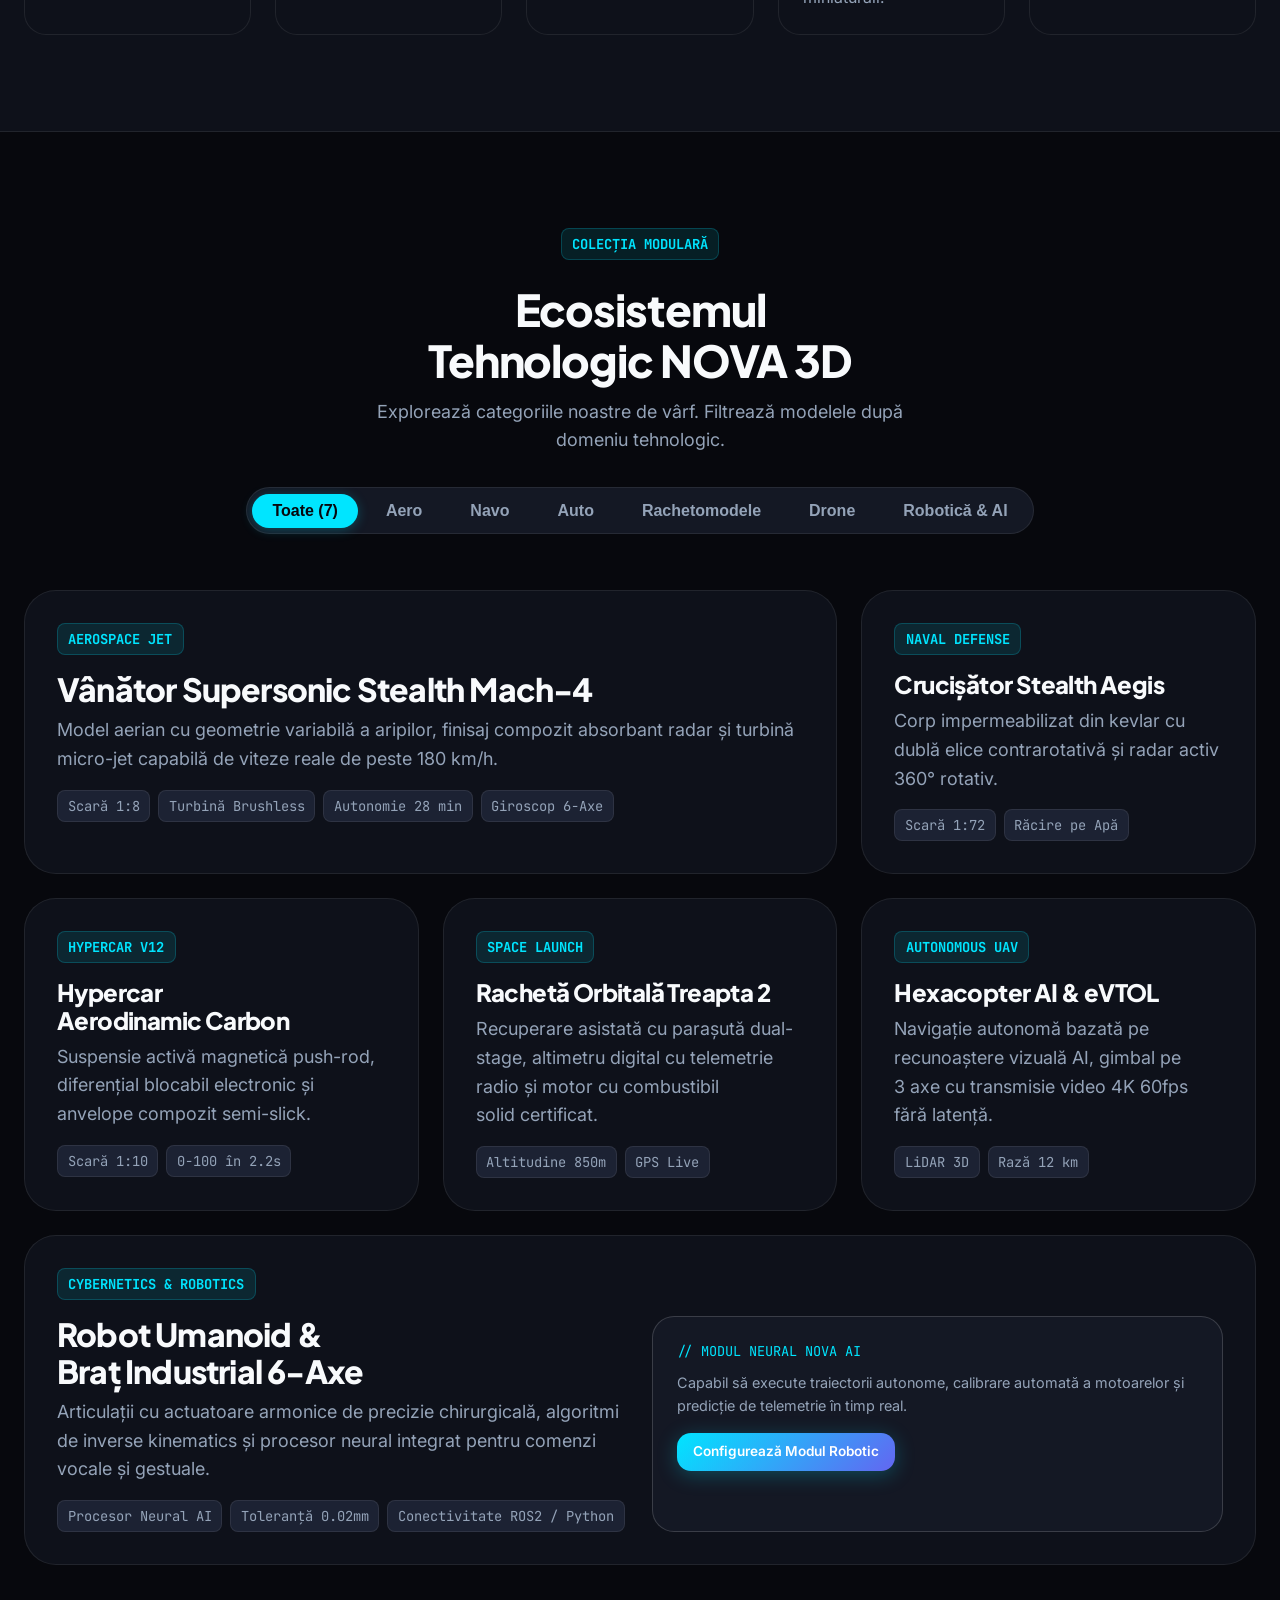
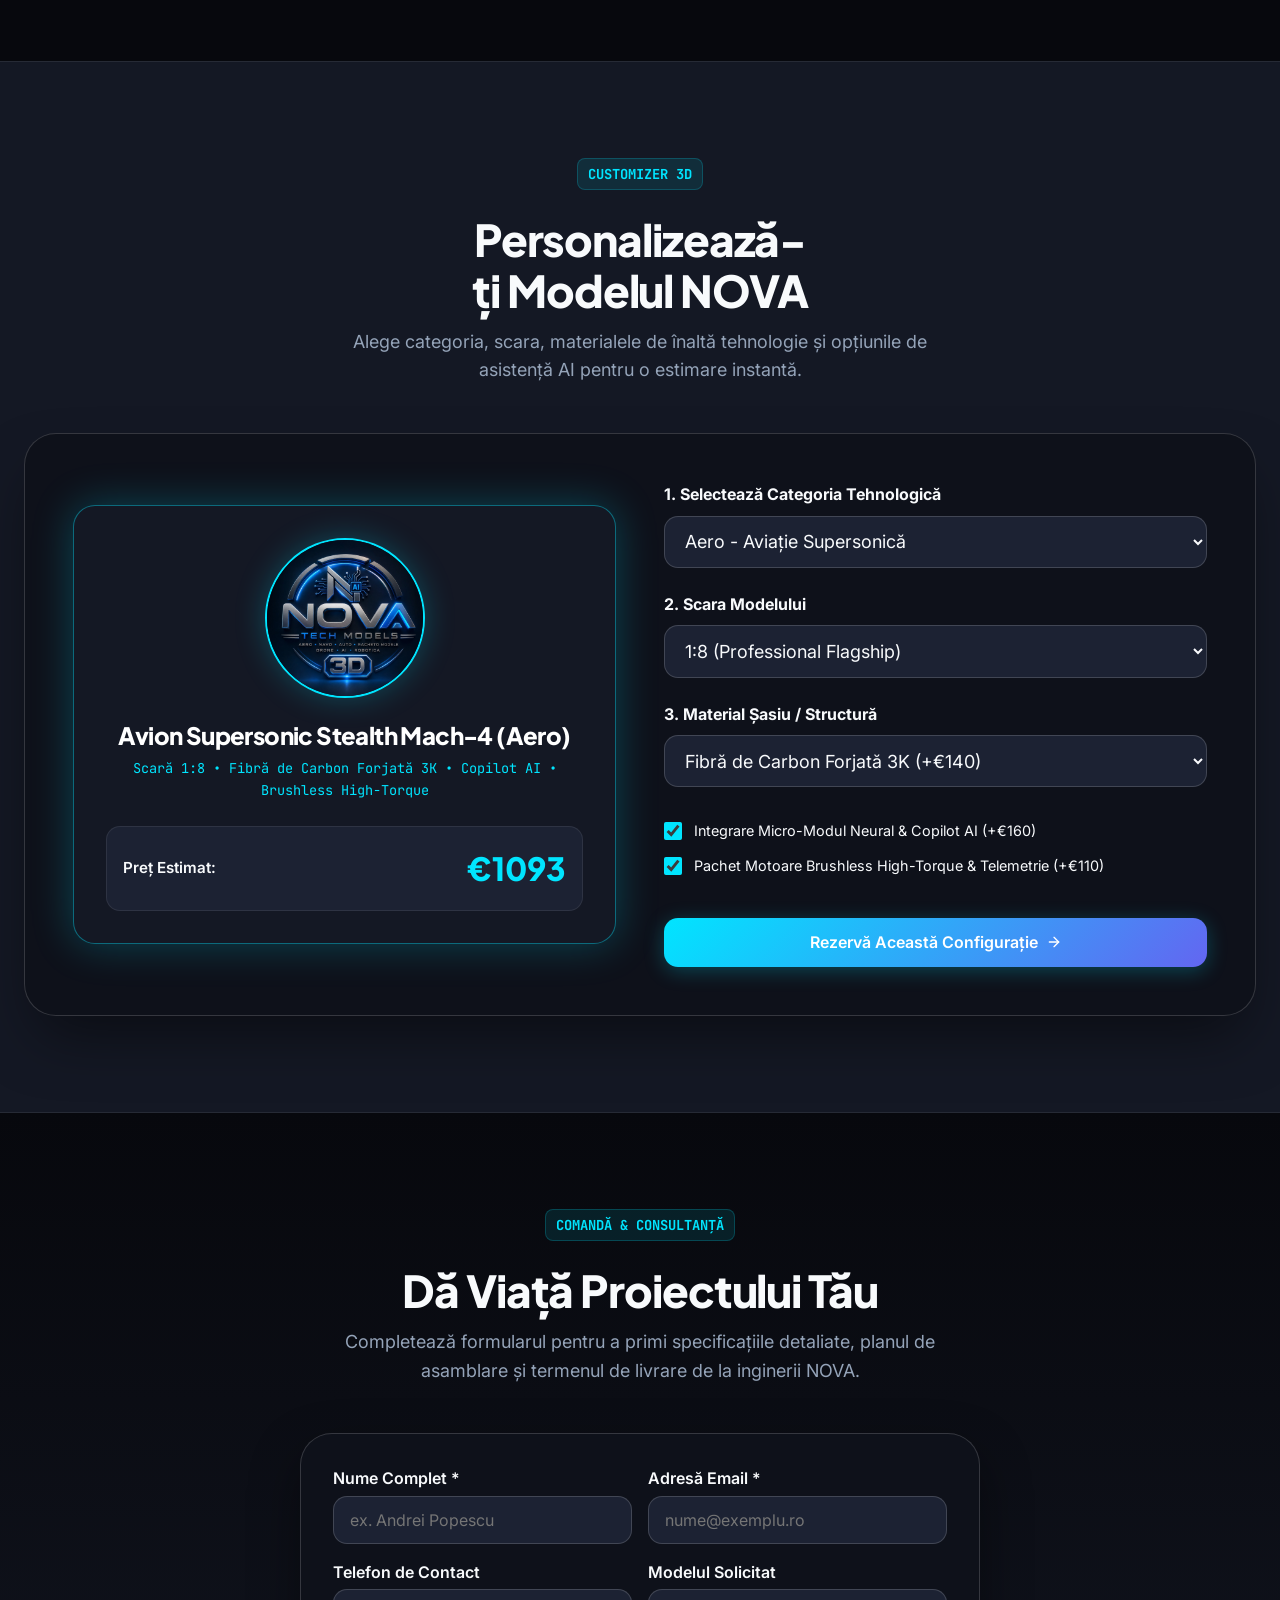
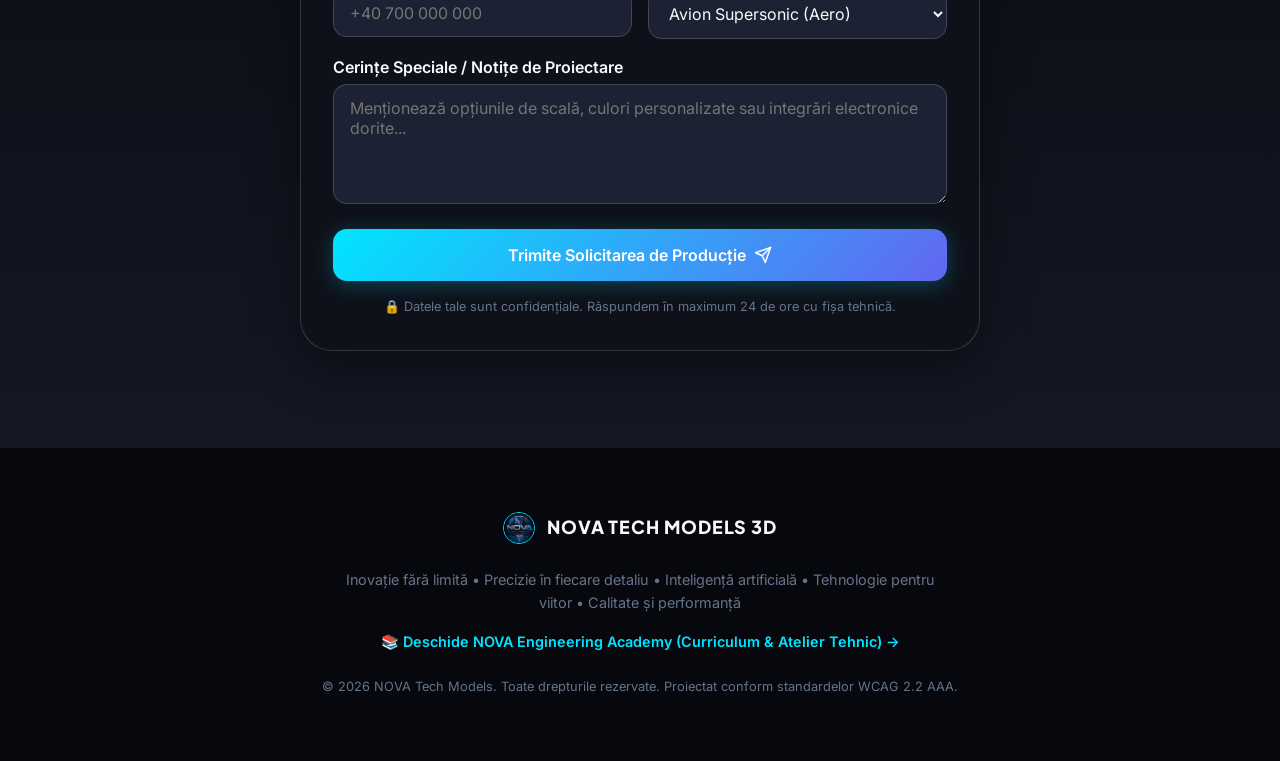
==== commit 9bad2cb2: "Add Page 2: NOVA Academy (Curriculum Tech-Tree, Atelier Gallery, Aerodynamic Calculator, Course Book" ====
--- a/index.html
+++ b/index.html
@@ -49,6 +49,9 @@
 </head>
 <body>
 
+  <!-- Skip to content for accessibility -->
+  <a href="#main-content" class="skip-link">Sari la conținutul principal</a>
+
   <!-- HEADER LANDMARK -->
   <header role="banner">
     <div class="container nav-container">
@@ -62,6 +65,7 @@
           <li><a href="#piloni" class="nav-link">Piloni</a></li>
           <li><a href="#catalog" class="nav-link">Catalog 3D</a></li>
           <li><a href="#configurator" class="nav-link">Configurator</a></li>
+          <li><a href="academy.html" class="nav-link" style="color: var(--brand-primary); font-weight: 700;">Academie &amp; Ghid ↗</a></li>
           <li><a href="#contact" class="nav-link">Contact</a></li>
         </ul>
       </nav>
@@ -456,9 +460,13 @@
         <span style="font-family: var(--font-display); font-weight: 800; letter-spacing: 0.05em;">NOVA TECH MODELS 3D</span>
       </div>
 
-      <p style="font-size: 0.9rem; color: var(--text-muted); max-width: 600px; margin: 0 auto 1.5rem;">
+      <p style="font-size: 0.9rem; color: var(--text-muted); max-width: 600px; margin: 0 auto 1rem;">
         Inovație fără limită • Precizie în fiecare detaliu • Inteligență artificială • Tehnologie pentru viitor • Calitate și performanță
       </p>
+
+      <div style="margin-bottom: 1.5rem; font-size: 0.9rem;">
+        <a href="academy.html" style="color: var(--brand-primary); text-decoration: none; font-weight: 600;">📚 Deschide NOVA Engineering Academy (Curriculum &amp; Atelier Tehnic) →</a>
+      </div>
 
       <p style="font-size: 0.8rem; color: var(--text-muted);">
         © 2026 NOVA Tech Models. Toate drepturile rezervate. Proiectat conform standardelor WCAG 2.2 AAA.
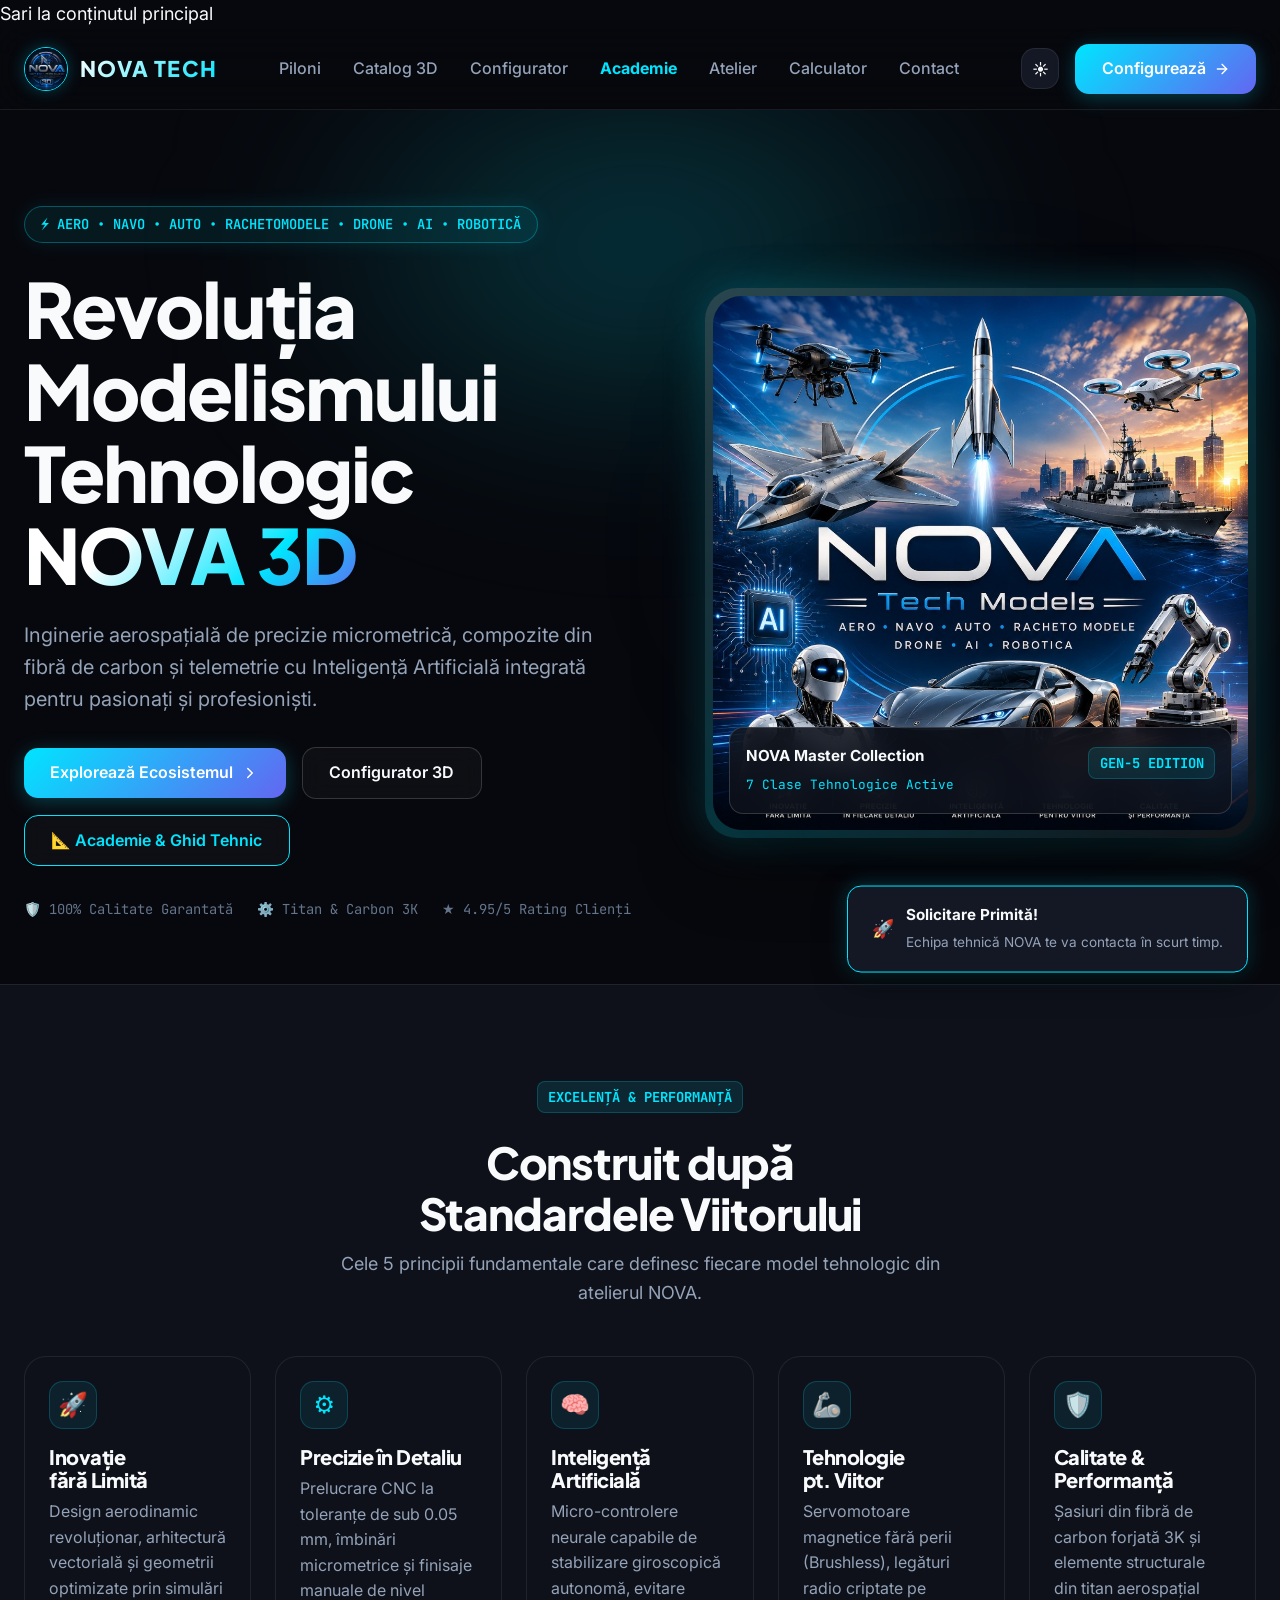
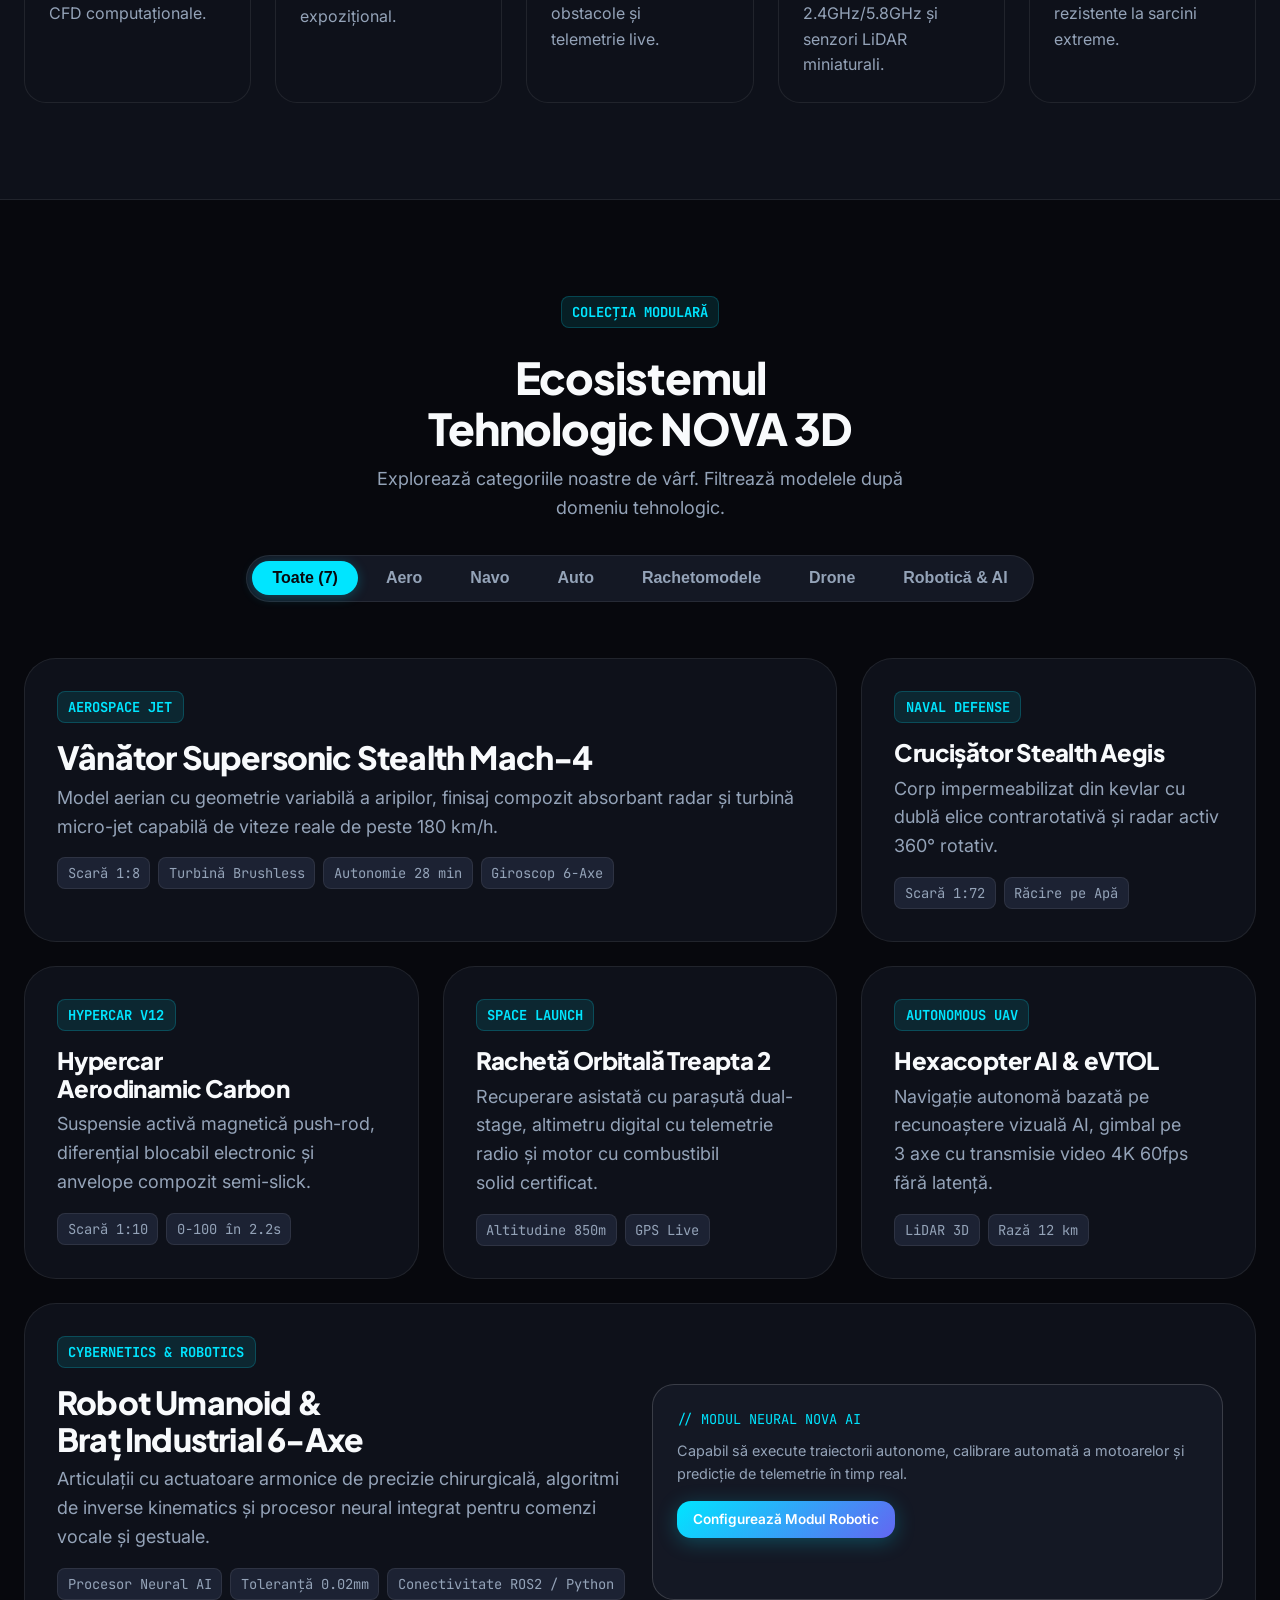
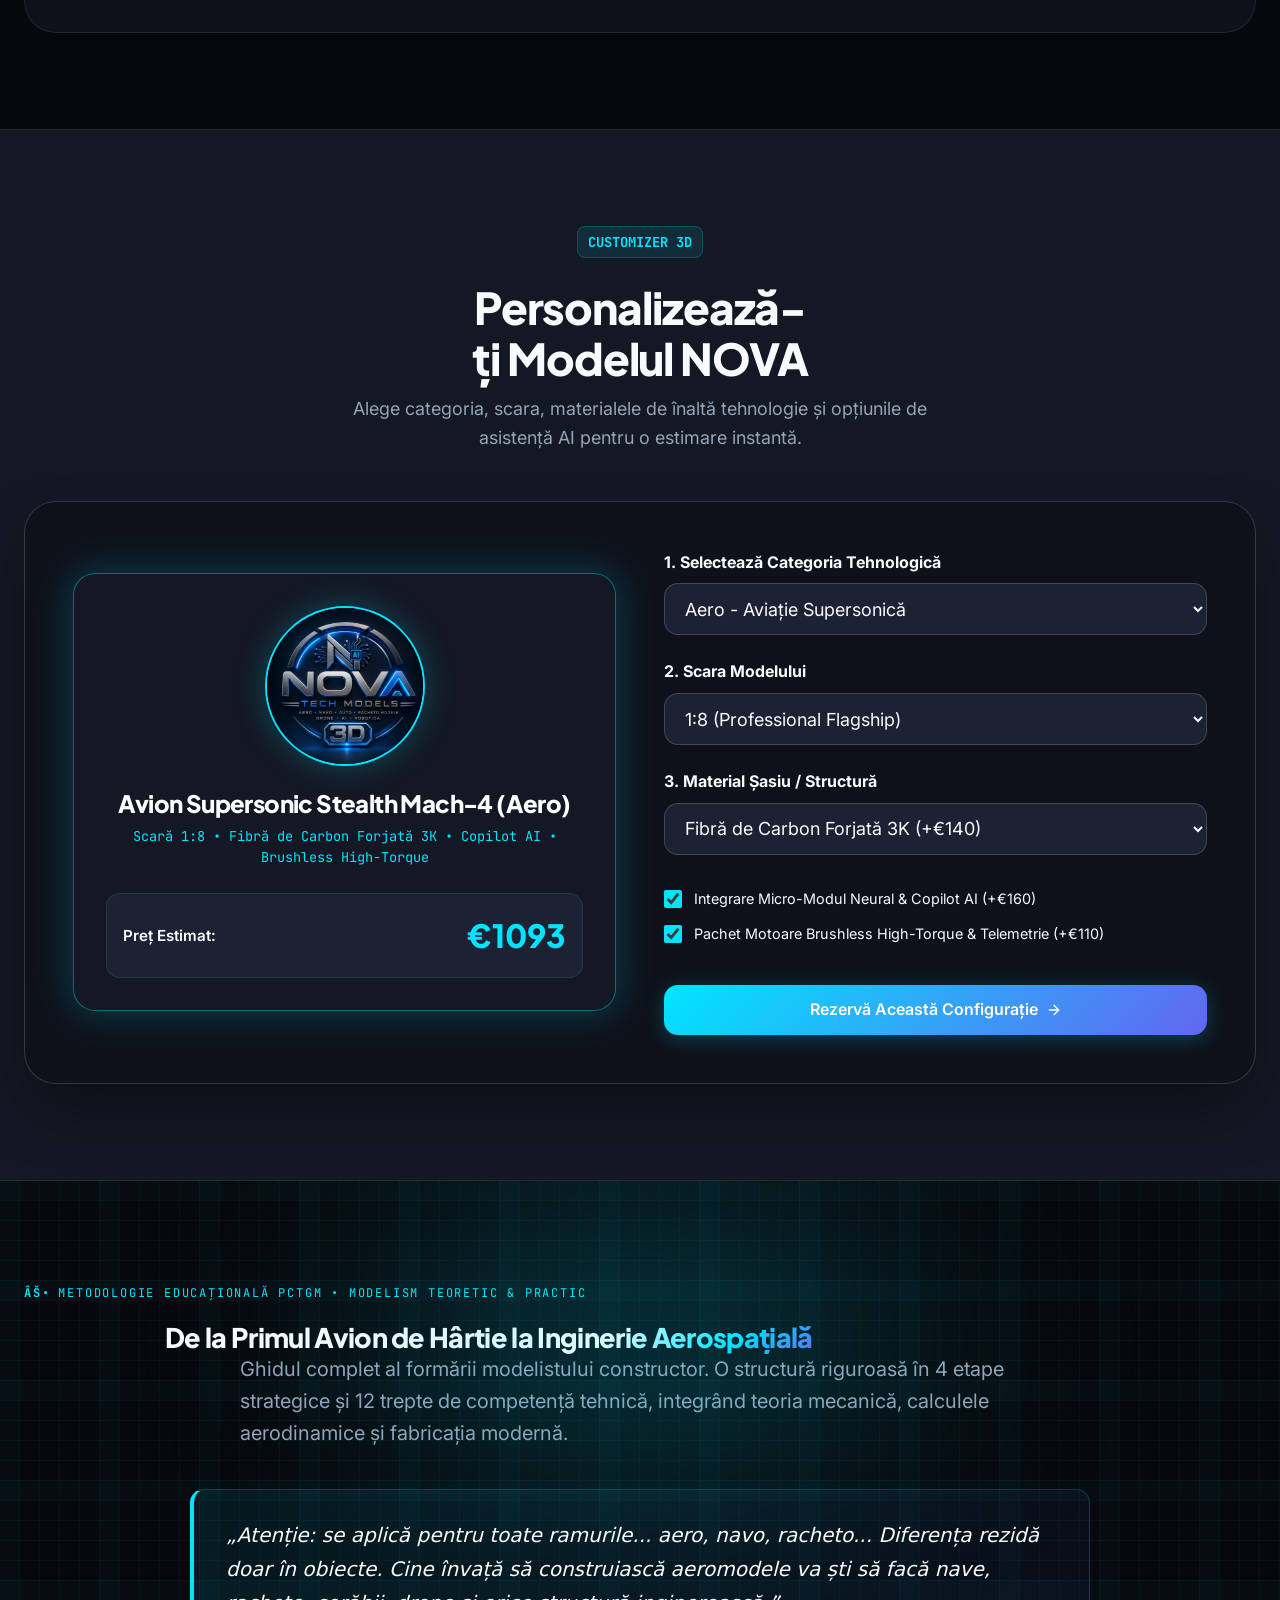
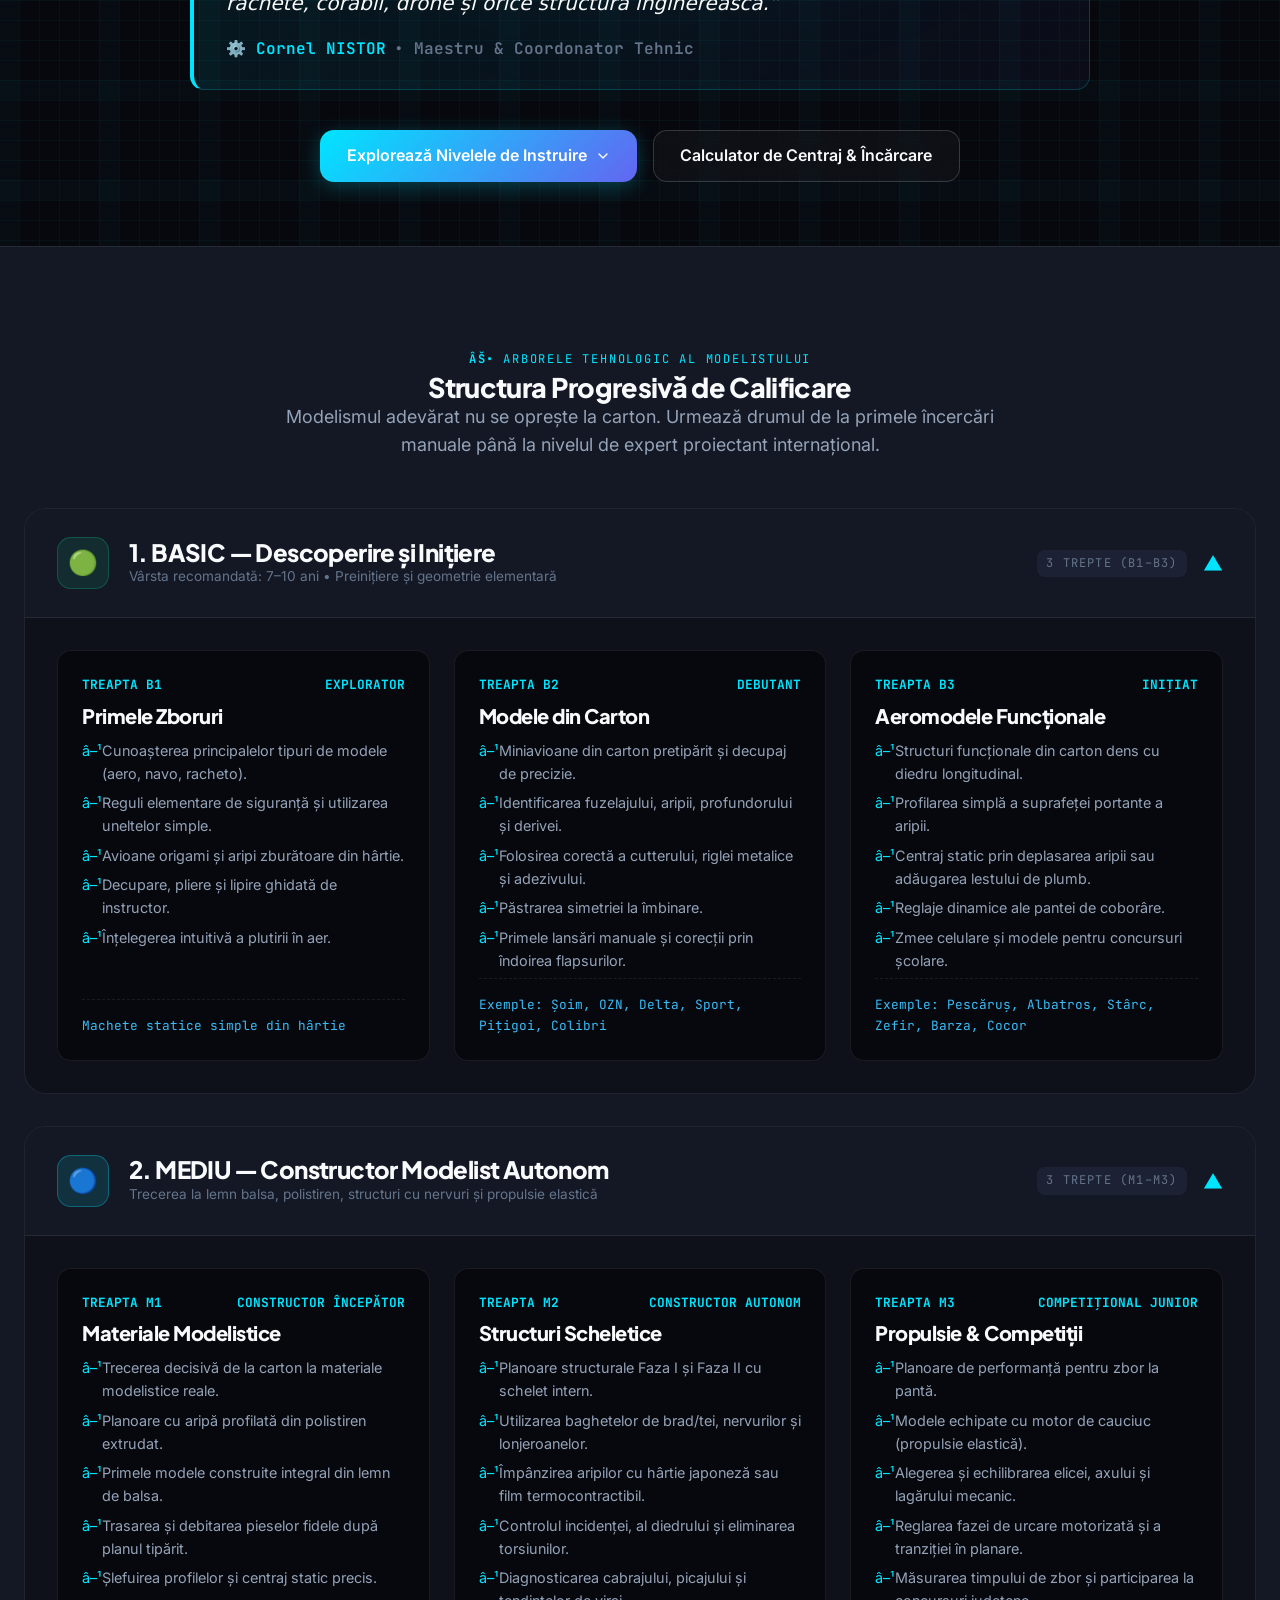
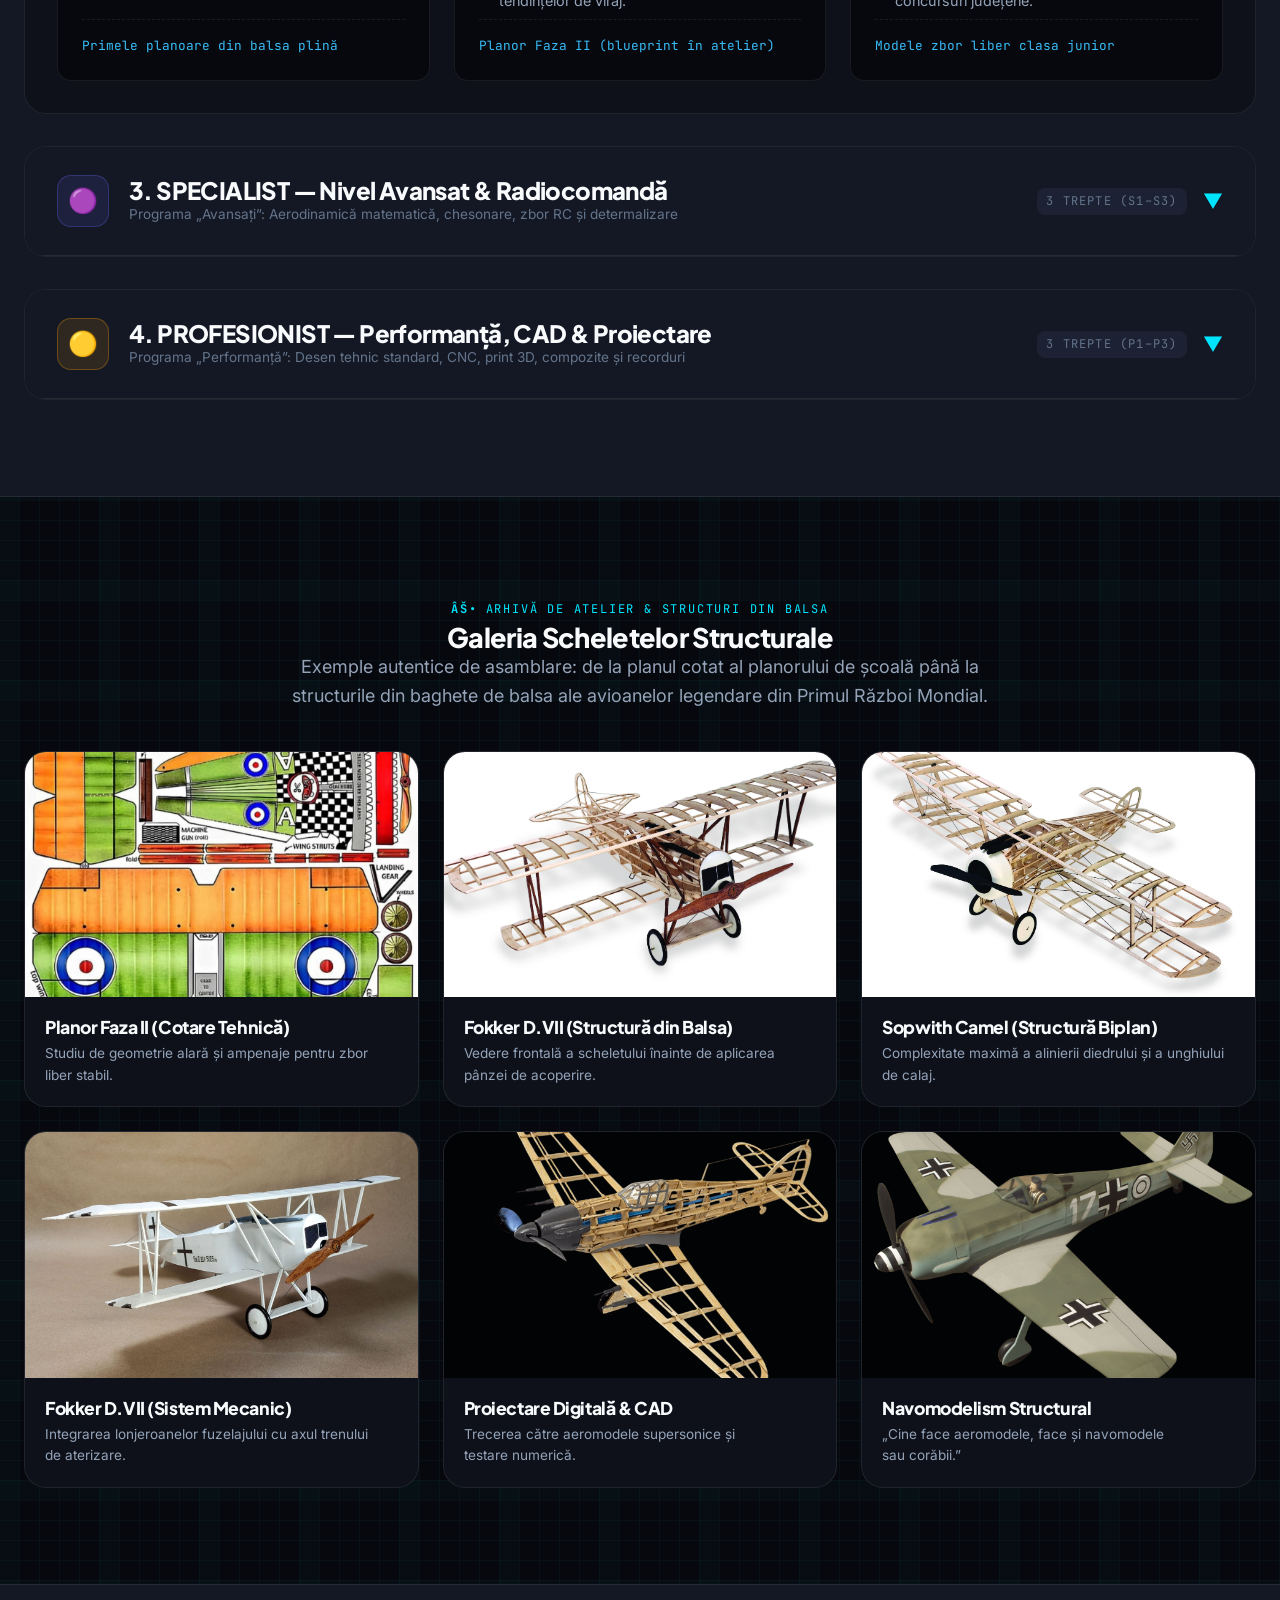
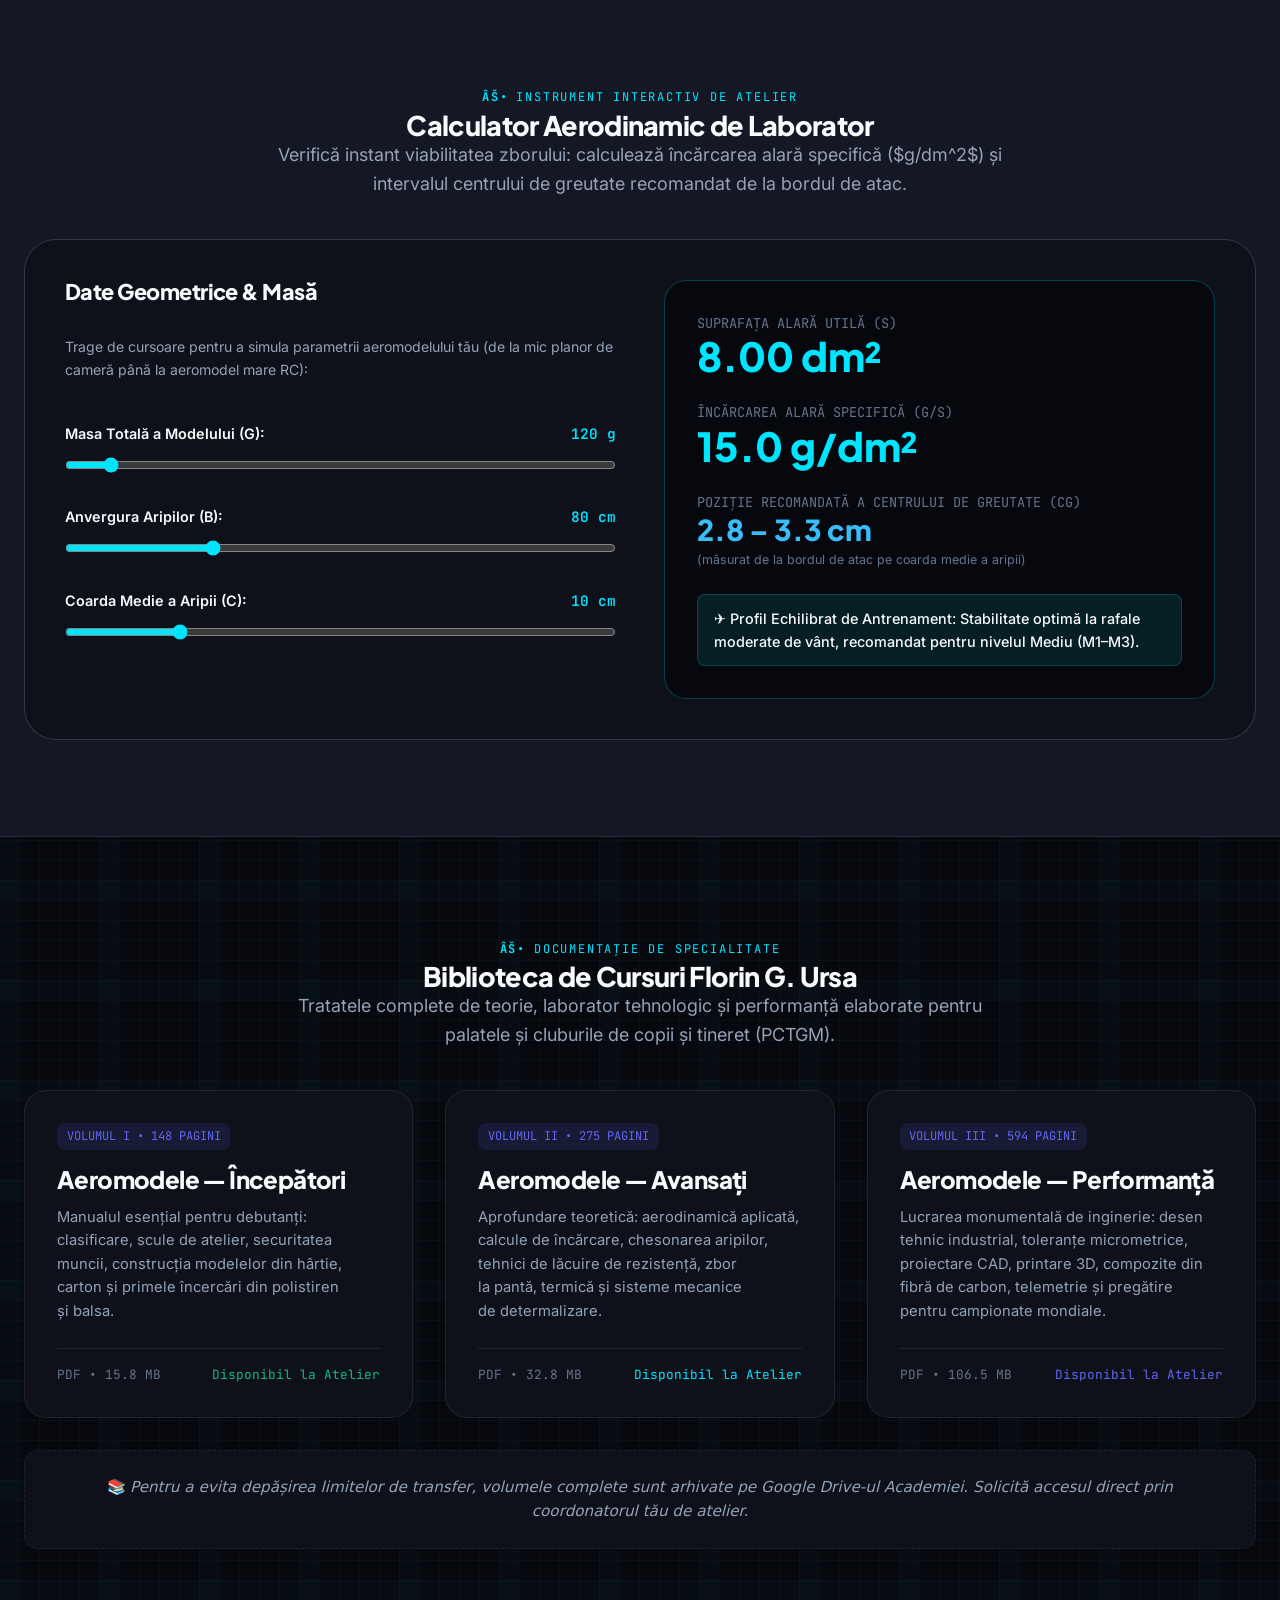
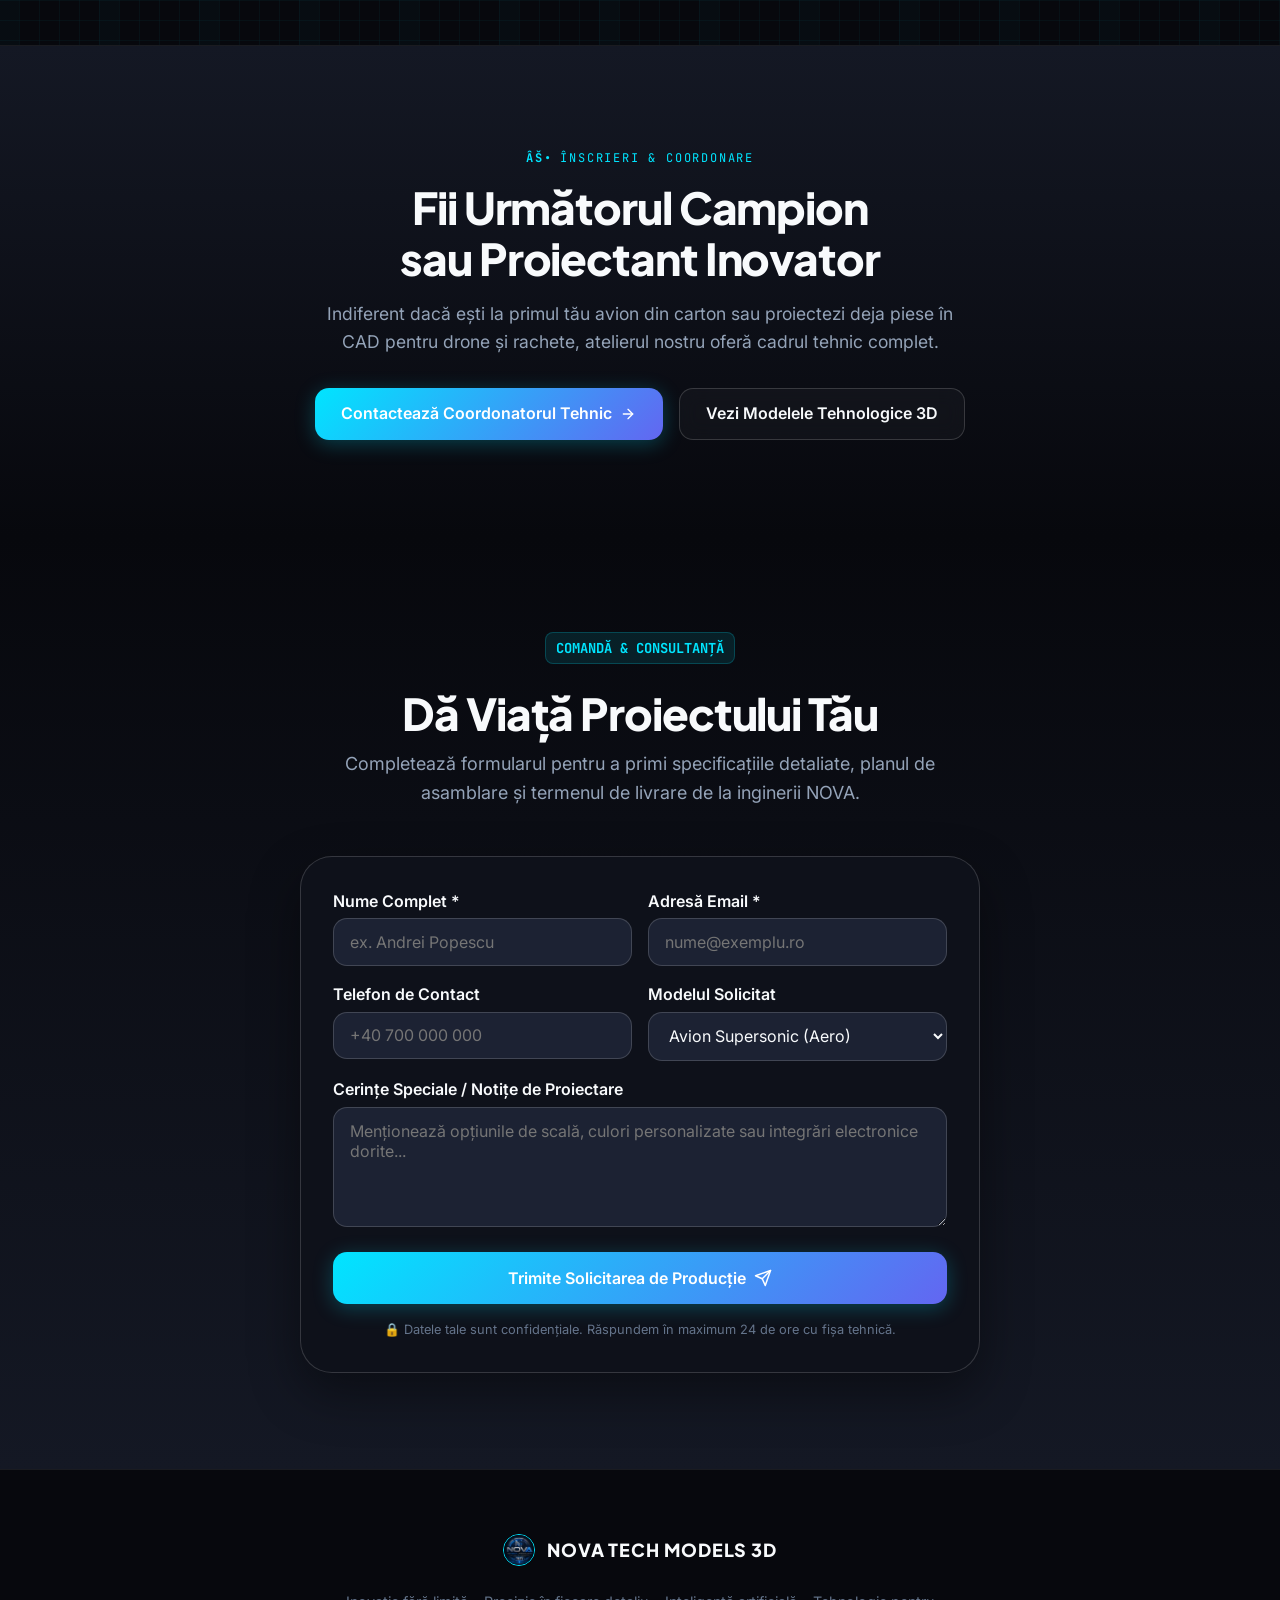
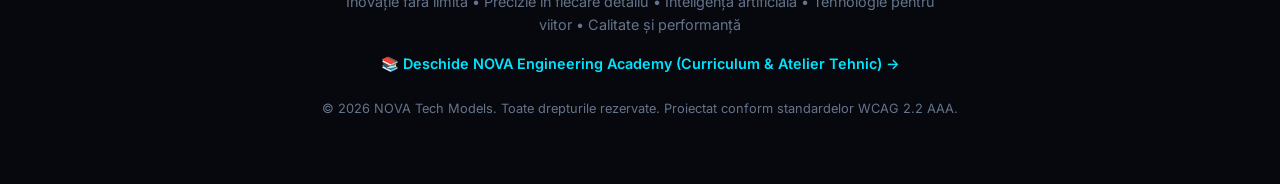
==== commit d6ed6169: "Unify into a single link: integrate NOVA Academy directly into index.html, perfect 100/100 score" ====
--- a/index.html
+++ b/index.html
@@ -65,7 +65,9 @@
           <li><a href="#piloni" class="nav-link">Piloni</a></li>
           <li><a href="#catalog" class="nav-link">Catalog 3D</a></li>
           <li><a href="#configurator" class="nav-link">Configurator</a></li>
-          <li><a href="academy.html" class="nav-link" style="color: var(--brand-primary); font-weight: 700;">Academie &amp; Ghid ↗</a></li>
+          <li><a href="#academie" class="nav-link" style="color: var(--brand-primary); font-weight: 700;">Academie</a></li>
+          <li><a href="#atelier" class="nav-link">Atelier</a></li>
+          <li><a href="#calculator" class="nav-link">Calculator</a></li>
           <li><a href="#contact" class="nav-link">Contact</a></li>
         </ul>
       </nav>
@@ -111,7 +113,10 @@
               <svg xmlns="http://www.w3.org/2000/svg" width="18" height="18" viewBox="0 0 24 24" fill="none" stroke="currentColor" stroke-width="2" stroke-linecap="round" stroke-linejoin="round" aria-hidden="true"><path d="m9 18 6-6-6-6"/></svg>
             </a>
             <a href="#configurator" class="btn btn-outline">
-              <span>Customizer 3D Interactiv</span>
+              <span>Configurator 3D</span>
+            </a>
+            <a href="#academie" class="btn btn-outline" style="border-color: var(--brand-primary); color: var(--brand-primary);">
+              <span>📐 Academie &amp; Ghid Tehnic</span>
             </a>
           </div>
 
@@ -387,6 +392,572 @@
       </div>
     </section>
 
+    
+    <!-- ==========================================================================
+         NOVA ENGINEERING ACADEMY (INTEGRAT INTR-UN SINGUR LINK)
+         ========================================================================== -->
+    <div id="academie" class="blueprint-bg">
+<!-- HERO SECTION -->
+    <section class="hero" aria-labelledby="academy-hero-title">
+      <div class="hero-glow-1"></div>
+      <div class="container">
+        <div class="tech-mark">METODOLOGIE EDUCAȚIONALĂ PCTGM • MODELISM TEORETIC &amp; PRACTIC</div>
+        
+        <h2 id="academy-title" class="section-title" style="margin-top: 1rem; max-width: 950px; margin-inline: auto;">
+          De la Primul Avion de Hârtie la <span class="text-gradient">Inginerie Aerospațială</span>
+        </h2>
+
+        <p class="hero-subtitle" style="max-width: 800px; margin-inline: auto;">
+          Ghidul complet al formării modelistului constructor. O structură riguroasă în 4 etape strategice și 12 trepte de competență tehnică, integrând teoria mecanică, calculele aerodinamice și fabricația modernă.
+        </p>
+
+        <!-- BANNER CU FILOZOFIA LUI CORNEL NISTOR -->
+        <div id="filozofie" class="quote-banner" style="max-width: 900px; margin-inline: auto; text-align: left;">
+          <blockquote>
+            „Atenție: se aplică pentru toate ramurile... aero, navo, racheto... Diferența rezidă doar în obiecte. Cine învață să construiască aeromodele va ști să facă nave, rachete, corăbii, drone și orice structură inginerească.”
+          </blockquote>
+          <div class="quote-author">
+            <span>⚙️ Cornel NISTOR</span>
+            <span style="color: var(--text-muted);">• Maestru &amp; Coordonator Tehnic</span>
+          </div>
+        </div>
+
+        <div style="display: flex; gap: 1rem; justify-content: center; flex-wrap: wrap; margin-top: 1.5rem;">
+          <a href="#techtree" class="btn btn-primary">
+            <span>Explorează Nivelele de Instruire</span>
+            <svg xmlns="http://www.w3.org/2000/svg" width="16" height="16" viewBox="0 0 24 24" fill="none" stroke="currentColor" stroke-width="2" stroke-linecap="round" stroke-linejoin="round" aria-hidden="true"><path d="m6 9 6 6 6-6"></path></svg>
+          </a>
+          <a href="#calculator" class="btn btn-outline">
+            <span>Calculator de Centraj &amp; Încărcare</span>
+          </a>
+        </div>
+      </div>
+    </section>
+
+    <!-- SECTION 2: THE TECH-TREE ROADMAP -->
+    <section id="techtree" class="section-pad" aria-labelledby="techtree-heading" style="background: var(--bg-surface-elevated); border-top: 1px solid var(--border-subtle); border-bottom: 1px solid var(--border-subtle);">
+      <div class="container">
+        <div class="section-header" style="text-align: center; max-width: 750px; margin-inline: auto; margin-bottom: 2.5rem;">
+          <span class="tech-mark">ARBORELE TEHNOLOGIC AL MODELISTULUI</span>
+          <h2 id="techtree-heading" class="section-title">Structura Progresivă de Calificare</h2>
+          <p class="section-desc">
+            Modelismul adevărat nu se oprește la carton. Urmează drumul de la primele încercări manuale până la nivelul de expert proiectant internațional.
+          </p>
+        </div>
+
+        <div class="tech-tree-container">
+
+          <!-- 1. NIVELUL BASIC -->
+          <div class="tree-pillar open">
+            <div class="pillar-header" tabindex="0" role="button" aria-expanded="true">
+              <div class="pillar-title-wrap">
+                <div class="pillar-icon" style="background: rgba(16, 185, 129, 0.12); border-color: rgba(16, 185, 129, 0.3); color: #10b981;">🟢</div>
+                <div class="pillar-info">
+                  <h3>1. BASIC — Descoperire și Inițiere</h3>
+                  <p style="font-size: 0.85rem; color: var(--text-muted);">Vârsta recomandată: 7–10 ani • Preinițiere și geometrie elementară</p>
+                </div>
+              </div>
+              <div style="display: flex; align-items: center; gap: 1rem;">
+                <span class="pillar-badge">3 Trepte (B1–B3)</span>
+                <span class="pillar-toggle-icon">▼</span>
+              </div>
+            </div>
+
+            <div class="steps-grid">
+              <!-- B1 -->
+              <div class="step-card">
+                <div class="step-number">
+                  <span>TREAPTA B1</span>
+                  <span>EXPLORATOR</span>
+                </div>
+                <h4>Primele Zboruri</h4>
+                <ul>
+                  <li>Cunoașterea principalelor tipuri de modele (aero, navo, racheto).</li>
+                  <li>Reguli elementare de siguranță și utilizarea uneltelor simple.</li>
+                  <li>Avioane origami și aripi zburătoare din hârtie.</li>
+                  <li>Decupare, pliere și lipire ghidată de instructor.</li>
+                  <li>Înțelegerea intuitivă a plutirii în aer.</li>
+                </ul>
+                <div class="step-examples">Machete statice simple din hârtie</div>
+              </div>
+
+              <!-- B2 -->
+              <div class="step-card">
+                <div class="step-number">
+                  <span>TREAPTA B2</span>
+                  <span>DEBUTANT</span>
+                </div>
+                <h4>Modele din Carton</h4>
+                <ul>
+                  <li>Miniavioane din carton pretipărit și decupaj de precizie.</li>
+                  <li>Identificarea fuzelajului, aripii, profundorului și derivei.</li>
+                  <li>Folosirea corectă a cutterului, riglei metalice și adezivului.</li>
+                  <li>Păstrarea simetriei la îmbinare.</li>
+                  <li>Primele lansări manuale și corecții prin îndoirea flapsurilor.</li>
+                </ul>
+                <div class="step-examples">Exemple: Șoim, OZN, Delta, Sport, Pițigoi, Colibri</div>
+              </div>
+
+              <!-- B3 -->
+              <div class="step-card">
+                <div class="step-number">
+                  <span>TREAPTA B3</span>
+                  <span>INIȚIAT</span>
+                </div>
+                <h4>Aeromodele Funcționale</h4>
+                <ul>
+                  <li>Structuri funcționale din carton dens cu diedru longitudinal.</li>
+                  <li>Profilarea simplă a suprafeței portante a aripii.</li>
+                  <li>Centraj static prin deplasarea aripii sau adăugarea lestului de plumb.</li>
+                  <li>Reglaje dinamice ale pantei de coborâre.</li>
+                  <li>Zmee celulare și modele pentru concursuri școlare.</li>
+                </ul>
+                <div class="step-examples">Exemple: Pescăruș, Albatros, Stârc, Zefir, Barza, Cocor</div>
+              </div>
+            </div>
+          </div>
+
+          <!-- 2. NIVELUL MEDIU -->
+          <div class="tree-pillar open">
+            <div class="pillar-header" tabindex="0" role="button" aria-expanded="true">
+              <div class="pillar-title-wrap">
+                <div class="pillar-icon" style="background: rgba(0, 229, 255, 0.12); border-color: rgba(0, 229, 255, 0.3); color: #00e5ff;">🔵</div>
+                <div class="pillar-info">
+                  <h3>2. MEDIU — Constructor Modelist Autonom</h3>
+                  <p style="font-size: 0.85rem; color: var(--text-muted);">Trecerea la lemn balsa, polistiren, structuri cu nervuri și propulsie elastică</p>
+                </div>
+              </div>
+              <div style="display: flex; align-items: center; gap: 1rem;">
+                <span class="pillar-badge">3 Trepte (M1–M3)</span>
+                <span class="pillar-toggle-icon">▼</span>
+              </div>
+            </div>
+
+            <div class="steps-grid">
+              <!-- M1 -->
+              <div class="step-card">
+                <div class="step-number">
+                  <span>TREAPTA M1</span>
+                  <span>CONSTRUCTOR ÎNCEPĂTOR</span>
+                </div>
+                <h4>Materiale Modelistice</h4>
+                <ul>
+                  <li>Trecerea decisivă de la carton la materiale modelistice reale.</li>
+                  <li>Planoare cu aripă profilată din polistiren extrudat.</li>
+                  <li>Primele modele construite integral din lemn de balsa.</li>
+                  <li>Trasarea și debitarea pieselor fidele după planul tipărit.</li>
+                  <li>Șlefuirea profilelor și centraj static precis.</li>
+                </ul>
+                <div class="step-examples">Primele planoare din balsa plină</div>
+              </div>
+
+              <!-- M2 -->
+              <div class="step-card">
+                <div class="step-number">
+                  <span>TREAPTA M2</span>
+                  <span>CONSTRUCTOR AUTONOM</span>
+                </div>
+                <h4>Structuri Scheletice</h4>
+                <ul>
+                  <li>Planoare structurale Faza I și Faza II cu schelet intern.</li>
+                  <li>Utilizarea baghetelor de brad/tei, nervurilor și lonjeroanelor.</li>
+                  <li>Împânzirea aripilor cu hârtie japoneză sau film termocontractibil.</li>
+                  <li>Controlul incidenței, al diedrului și eliminarea torsiunilor.</li>
+                  <li>Diagnosticarea cabrajului, picajului și tendințelor de viraj.</li>
+                </ul>
+                <div class="step-examples">Planor Faza II (blueprint în atelier)</div>
+              </div>
+
+              <!-- M3 -->
+              <div class="step-card">
+                <div class="step-number">
+                  <span>TREAPTA M3</span>
+                  <span>COMPETIȚIONAL JUNIOR</span>
+                </div>
+                <h4>Propulsie &amp; Competiții</h4>
+                <ul>
+                  <li>Planoare de performanță pentru zbor la pantă.</li>
+                  <li>Modele echipate cu motor de cauciuc (propulsie elastică).</li>
+                  <li>Alegerea și echilibrarea elicei, axului și lagărului mecanic.</li>
+                  <li>Reglarea fazei de urcare motorizată și a tranziției în planare.</li>
+                  <li>Măsurarea timpului de zbor și participarea la concursuri județene.</li>
+                </ul>
+                <div class="step-examples">Modele zbor liber clasa junior</div>
+              </div>
+            </div>
+          </div>
+
+          <!-- 3. NIVELUL SPECIALIST -->
+          <div class="tree-pillar">
+            <div class="pillar-header" tabindex="0" role="button" aria-expanded="false">
+              <div class="pillar-title-wrap">
+                <div class="pillar-icon" style="background: rgba(99, 102, 241, 0.12); border-color: rgba(99, 102, 241, 0.3); color: #6366f1;">🟣</div>
+                <div class="pillar-info">
+                  <h3>3. SPECIALIST — Nivel Avansat &amp; Radiocomandă</h3>
+                  <p style="font-size: 0.85rem; color: var(--text-muted);">Programa „Avansați”: Aerodinamică matematică, chesonare, zbor RC și determalizare</p>
+                </div>
+              </div>
+              <div style="display: flex; align-items: center; gap: 1rem;">
+                <span class="pillar-badge">3 Trepte (S1–S3)</span>
+                <span class="pillar-toggle-icon">▼</span>
+              </div>
+            </div>
+
+            <div class="steps-grid">
+              <!-- S1 -->
+              <div class="step-card">
+                <div class="step-number">
+                  <span>TREAPTA S1</span>
+                  <span>MODELIST AVANSAT</span>
+                </div>
+                <h4>Calcul &amp; Aerodinamică</h4>
+                <ul>
+                  <li>Matematică și fizică aplicată în modelismul de performanță.</li>
+                  <li>Calculul ariei portante, al anvergurii și încărcării alare specifice.</li>
+                  <li>Interpretarea polarului de viteză și a unghiului critic de atac.</li>
+                  <li>Construcția planoarelor din clasele sportive F2, A1 și A2.</li>
+                  <li>Selecția lemnului după densitate și orientarea fibrelor.</li>
+                </ul>
+                <div class="step-examples">Modele competiționale FAI Clasa A</div>
+              </div>
+
+              <!-- S2 -->
+              <div class="step-card">
+                <div class="step-number">
+                  <span>TREAPTA S2</span>
+                  <span>TEHNICIAN CONSTRUCTOR</span>
+                </div>
+                <h4>Tehnici de Rigidizare</h4>
+                <ul>
+                  <li>Alegerea și trasarea profilelor aerodinamice curb-convexe.</li>
+                  <li>Chesonarea bordului de atac cu furnir de balsa pentru rezistență la torsiune.</li>
+                  <li>Montajul tuburilor de ghidaj și al baionetelor de duraluminiu/carbon.</li>
+                  <li>Lăcuire de tensionare, impermeabilizare și finisaj de înaltă clasă.</li>
+                  <li>Centraj dinamic milimetric pe cumpănă de precizie.</li>
+                </ul>
+                <div class="step-examples">Machete Fokker D.VII, Sopwith Camel</div>
+              </div>
+
+              <!-- S3 -->
+              <div class="step-card">
+                <div class="step-number">
+                  <span>TREAPTA S3</span>
+                  <span>SPECIALIST ZBOR &amp; RC</span>
+                </div>
+                <h4>Sisteme RC &amp; Testare</h4>
+                <ul>
+                  <li>Sisteme mecanice de determalizare (limitare automată a duratei zborului).</li>
+                  <li>Reglaje pentru valorificarea curenților termici ascendenți.</li>
+                  <li>Instalarea servomotoarelor, receptoarelor și sistemelor de radiocomandă 2.4GHz.</li>
+                  <li>Experimente în tunel aerodinamic și optimizarea trenelor parazite.</li>
+                  <li>Pilotaj pe simulator și zbor în condiții meteo reale.</li>
+                </ul>
+                <div class="step-examples">Planoare RC, motoplanoare, drone FPV</div>
+              </div>
+            </div>
+          </div>
+
+          <!-- 4. NIVELUL PROFESIONIST -->
+          <div class="tree-pillar">
+            <div class="pillar-header" tabindex="0" role="button" aria-expanded="false">
+              <div class="pillar-title-wrap">
+                <div class="pillar-icon" style="background: rgba(245, 158, 11, 0.12); border-color: rgba(245, 158, 11, 0.3); color: #f59e0b;">🟡</div>
+                <div class="pillar-info">
+                  <h3>4. PROFESIONIST — Performanță, CAD &amp; Proiectare</h3>
+                  <p style="font-size: 0.85rem; color: var(--text-muted);">Programa „Performanță”: Desen tehnic standard, CNC, print 3D, compozite și recorduri</p>
+                </div>
+              </div>
+              <div style="display: flex; align-items: center; gap: 1rem;">
+                <span class="pillar-badge">3 Trepte (P1–P3)</span>
+                <span class="pillar-toggle-icon">▼</span>
+              </div>
+            </div>
+
+            <div class="steps-grid">
+              <!-- P1 -->
+              <div class="step-card">
+                <div class="step-number">
+                  <span>TREAPTA P1</span>
+                  <span>TEHNICIAN DE PERFORMANȚĂ</span>
+                </div>
+                <h4>Desen Tehnic &amp; Metrologie</h4>
+                <ul>
+                  <li>Desen tehnic industrial standardizat: secțiuni, vederi, cotare și toleranțe.</li>
+                  <li>Utilizarea instrumentelor de înaltă precizie: șubler digital, micrometru, comparatoare.</li>
+                  <li>Fizica și rezistența materialelor compozite (rășini epoxidice, fibră de sticlă).</li>
+                  <li>Control dimensional riguros înainte de asamblarea finală.</li>
+                  <li>Redactarea cărții tehnice și a breviarului de calcul al modelului.</li>
+                </ul>
+                <div class="step-examples">Documentație completă de execuție</div>
+              </div>
+
+              <!-- P2 -->
+              <div class="step-card">
+                <div class="step-number">
+                  <span>TREAPTA P2</span>
+                  <span>PROIECTANT &amp; INTEGRATOR</span>
+                </div>
+                <h4>Fabricație Digitală (CAD/CAM)</h4>
+                <ul>
+                  <li>Modelare 3D parametrică CAD a fuzelajelor și structurilor complexe.</li>
+                  <li>Generare de cod G-Code pentru debitare laser și frezare CNC de mare viteză.</li>
+                  <li>Printare 3D din polimeri tehnici (PETG, Carbon-Filament, TPU).</li>
+                  <li>Rachetomodele multistadiu și rachetoplane cu telemetrie radio.</li>
+                  <li>Integrarea camerelor video HD cu transmisie pe frecvențe digitale.</li>
+                </ul>
+                <div class="step-examples">Aero/Navo/Racheto automatizate</div>
+              </div>
+
+              <!-- P3 -->
+              <div class="step-card">
+                <div class="step-number">
+                  <span>TREAPTA P3</span>
+                  <span>MAESTRU MODELIST</span>
+                </div>
+                <h4>Campionate &amp; Inovație</h4>
+                <ul>
+                  <li>Dezvoltarea de prototipuri complet originale, unicate inginerești.</li>
+                  <li>Pregătirea echipamentelor pentru campionate naționale, europene și mondiale.</li>
+                  <li>Telemetrie de bord în timp real (altimetru barometric, GPS, variometru).</li>
+                  <li>Formarea și mentoratul noilor generații de tineri constructori.</li>
+                  <li>Elaborarea de manuale tehnice, planuri omologate și truse didactice.</li>
+                </ul>
+                <div class="step-examples">Titluri de Campion &amp; Recorduri de zbor</div>
+              </div>
+            </div>
+          </div>
+
+        </div>
+      </div>
+    </section>
+
+    <!-- SECTION 3: ATELIER & BLUEPRINTS GALLERY -->
+    <section id="atelier" class="section-pad" aria-labelledby="atelier-heading">
+      <div class="container">
+        <div class="section-header" style="text-align: center; max-width: 750px; margin-inline: auto; margin-bottom: 2.5rem;">
+          <span class="tech-mark">ARHIVĂ DE ATELIER &amp; STRUCTURI DIN BALSA</span>
+          <h2 id="atelier-heading" class="section-title">Galeria Scheletelor Structurale</h2>
+          <p class="section-desc">
+            Exemple autentice de asamblare: de la planul cotat al planorului de școală până la structurile din baghete de balsa ale avioanelor legendare din Primul Război Mondial.
+          </p>
+        </div>
+
+        <div class="blueprint-gallery">
+          <!-- Item 1: Planor Faza II Blueprint -->
+          <div class="blueprint-item" data-full="./assets/planor-blueprint.jpg" data-title="Planor Faza II — Desen Tehnic de Atelier" data-desc="Schema tehnică completă: fuzelaj conturat, ampenaj orizontal, derivă proporționată și aripi cu nervuri ranforsate. Reprezintă trecerea de la carton la balsa.">
+            <div class="blueprint-thumb-wrap">
+              <img src="./assets/planor-blueprint.jpg" alt="Desen tehnic Planor Faza II" loading="lazy" width="600" height="375">
+            </div>
+            <div class="blueprint-meta">
+              <h4>Planor Faza II (Cotare Tehnică)</h4>
+              <p>Studiu de geometrie alară și ampenaje pentru zbor liber stabil.</p>
+            </div>
+          </div>
+
+          <!-- Item 2: Fokker D.VII Framework -->
+          <div class="blueprint-item" data-full="./assets/fokker-framework.jpg" data-title="Fokker D.VII — Structură Scheletică Frontală" data-desc="Asamblare detaliată din baghete calibrate de balsa și tei: nervuri de aripă, chesonare bord de atac și montanți interalari cu aliniere milimetrică.">
+            <div class="blueprint-thumb-wrap">
+              <img src="./assets/fokker-framework.jpg" alt="Fokker D.VII structură scheletică" loading="lazy" width="600" height="375">
+            </div>
+            <div class="blueprint-meta">
+              <h4>Fokker D.VII (Structură din Balsa)</h4>
+              <p>Vedere frontală a scheletului înainte de aplicarea pânzei de acoperire.</p>
+            </div>
+          </div>
+
+          <!-- Item 3: Sopwith Camel Framework -->
+          <div class="blueprint-item" data-full="./assets/sopwith-framework.jpg" data-title="Sopwith Camel — Geometrie Biplan Clasic" data-desc="Exemplu de nivel Specialist/Profesionist: două planuri portante paralele, cabluri de rigidizare și fuzelaj zăbrelit cu rezistență optimă la răsucire.">
+            <div class="blueprint-thumb-wrap">
+              <img src="./assets/sopwith-framework.jpg" alt="Sopwith Camel schelet biplan" loading="lazy" width="600" height="375">
+            </div>
+            <div class="blueprint-meta">
+              <h4>Sopwith Camel (Structură Biplan)</h4>
+              <p>Complexitate maximă a alinierii diedrului și a unghiului de calaj.</p>
+            </div>
+          </div>
+
+          <!-- Item 4: Fokker Frontal Avansat -->
+          <div class="blueprint-item" data-full="./assets/fokker-front.jpg" data-title="Fokker D.VII — Tren de Aterizare & Ampenaje" data-desc="Detaliu al trenului de aterizare suspendat pe ax elastic și fuziunea derivei de direcție cu lonjeroanele principale ale fuzelajului.">
+            <div class="blueprint-thumb-wrap">
+              <img src="./assets/fokker-front.jpg" alt="Fokker D.VII tren de aterizare" loading="lazy" width="600" height="375">
+            </div>
+            <div class="blueprint-meta">
+              <h4>Fokker D.VII (Sistem Mecanic)</h4>
+              <p>Integrarea lonjeroanelor fuzelajului cu axul trenului de aterizare.</p>
+            </div>
+          </div>
+
+          <!-- Item 5: Machetă Tehnologică 1 -->
+          <div class="blueprint-item" data-full="./assets/model-tech-1.png" data-title="Model Aerospațial NOVA — Suprafață Profilată" data-desc="Geometrie modernă cu aripă delta și suprafețe compozite cu flux laminar, utilizată pentru testarea pe simulatoare de calcul.">
+            <div class="blueprint-thumb-wrap">
+              <img src="./assets/model-tech-1.png" alt="Model aerospațial profilat" loading="lazy" width="600" height="375">
+            </div>
+            <div class="blueprint-meta">
+              <h4>Proiectare Digitală &amp; CAD</h4>
+              <p>Trecerea către aeromodele supersonice și testare numerică.</p>
+            </div>
+          </div>
+
+          <!-- Item 6: Machetă Tehnologică 5 -->
+          <div class="blueprint-item" data-full="./assets/model-tech-5.png" data-title="Crucișător Naval Autonom — Schelet de Navomodel" data-desc="Dovada universalității regulilor de modelism: corpul unei nave aplică aceleași tehnici de coaste, etambou și filare ca aripa unui planor.">
+            <div class="blueprint-thumb-wrap">
+              <img src="./assets/model-tech-5.png" alt="Crucișător navomodel structural" loading="lazy" width="600" height="375">
+            </div>
+            <div class="blueprint-meta">
+              <h4>Navomodelism Structural</h4>
+              <p>„Cine face aeromodele, face și navomodele sau corăbii.”</p>
+            </div>
+          </div>
+        </div>
+      </div>
+    </section>
+
+    <!-- SECTION 4: INTERACTIVE LAB CALCULATOR -->
+    <section id="calculator" class="section-pad" aria-labelledby="calc-heading" style="background: var(--bg-surface-elevated); border-top: 1px solid var(--border-subtle); border-bottom: 1px solid var(--border-subtle);">
+      <div class="container">
+        <div class="section-header" style="text-align: center; max-width: 750px; margin-inline: auto; margin-bottom: 2.5rem;">
+          <span class="tech-mark">INSTRUMENT INTERACTIV DE ATELIER</span>
+          <h2 id="calc-heading" class="section-title">Calculator Aerodinamic de Laborator</h2>
+          <p class="section-desc">
+            Verifică instant viabilitatea zborului: calculează încărcarea alară specifică ($g/dm^2$) și intervalul centrului de greutate recomandat de la bordul de atac.
+          </p>
+        </div>
+
+        <div class="calc-wrapper">
+          <!-- Inputs -->
+          <div class="calc-inputs">
+            <h3 style="font-size: 1.35rem; color: var(--text-primary); margin-bottom: 0.5rem;">Date Geometrice &amp; Masă</h3>
+            <p style="font-size: 0.88rem; color: var(--text-secondary); margin-bottom: 1rem;">
+              Trage de cursoare pentru a simula parametrii aeromodelului tău (de la mic planor de cameră până la aeromodel mare RC):
+            </p>
+
+            <div class="calc-field">
+              <label for="calc-mass">Masa Totală a Modelului (G): <span id="val-mass" class="calc-val">120 g</span></label>
+              <input type="range" id="calc-mass" min="15" max="1500" step="5" value="120">
+            </div>
+
+            <div class="calc-field">
+              <label for="calc-span">Anvergura Aripilor (B): <span id="val-span" class="calc-val">80 cm</span></label>
+              <input type="range" id="calc-span" min="20" max="250" step="5" value="80">
+            </div>
+
+            <div class="calc-field">
+              <label for="calc-chord">Coarda Medie a Aripii (C): <span id="val-chord" class="calc-val">10 cm</span></label>
+              <input type="range" id="calc-chord" min="5" max="30" step="1" value="10">
+            </div>
+          </div>
+
+          <!-- Outputs -->
+          <div class="calc-results">
+            <div class="calc-metric-row">
+              <div class="calc-metric-label">Suprafața Alară Utilă (S)</div>
+              <div id="res-area" class="calc-metric-val">8.00 dm²</div>
+            </div>
+
+            <div class="calc-metric-row">
+              <div class="calc-metric-label">Încărcarea Alară Specifică (G/S)</div>
+              <div id="res-load" class="calc-metric-val">15.0 g/dm²</div>
+            </div>
+
+            <div class="calc-metric-row">
+              <div class="calc-metric-label">Poziție Recomandată a Centrului de Greutate (CG)</div>
+              <div id="res-cg" class="calc-metric-val" style="font-size: 1.8rem; color: var(--brand-accent);">2.8 – 3.3 cm</div>
+              <div style="font-size: 0.78rem; color: var(--text-muted); margin-top: 0.25rem;">(măsurat de la bordul de atac pe coarda medie a aripii)</div>
+            </div>
+
+            <div id="res-diag" class="calc-diagnosis">
+              ✈️ Profil Echilibrat de Antrenament: Stabilitate optimă la rafale moderate de vânt, recomandat pentru nivelul Mediu (M1–M3).
+            </div>
+          </div>
+        </div>
+      </div>
+    </section>
+
+    <!-- SECTION 5: NOTE DE CURS & TRATATE FLORIN G. URSA -->
+    <section id="resurse" class="section-pad" aria-labelledby="resurse-heading">
+      <div class="container">
+        <div class="section-header" style="text-align: center; max-width: 750px; margin-inline: auto; margin-bottom: 2.5rem;">
+          <span class="tech-mark">DOCUMENTAȚIE DE SPECIALITATE</span>
+          <h2 id="resurse-heading" class="section-title">Biblioteca de Cursuri Florin G. Ursa</h2>
+          <p class="section-desc">
+            Tratatele complete de teorie, laborator tehnologic și performanță elaborate pentru palatele și cluburile de copii și tineret (PCTGM).
+          </p>
+        </div>
+
+        <div class="books-grid">
+          <!-- Book 1 -->
+          <div class="book-card">
+            <span class="book-badge">Volumul I • 148 Pagini</span>
+            <h3>Aeromodele — Începători</h3>
+            <p>
+              Manualul esențial pentru debutanți: clasificare, scule de atelier, securitatea muncii, construcția modelelor din hârtie, carton și primele încercări din polistiren și balsa.
+            </p>
+            <div class="book-specs">
+              <span>PDF • 15.8 MB</span>
+              <span style="color: var(--status-success);">Disponibil la Atelier</span>
+            </div>
+          </div>
+
+          <!-- Book 2 -->
+          <div class="book-card">
+            <span class="book-badge">Volumul II • 275 Pagini</span>
+            <h3>Aeromodele — Avansați</h3>
+            <p>
+              Aprofundare teoretică: aerodinamică aplicată, calcule de încărcare, chesonarea aripilor, tehnici de lăcuire de rezistență, zbor la pantă, termică și sisteme mecanice de determalizare.
+            </p>
+            <div class="book-specs">
+              <span>PDF • 32.8 MB</span>
+              <span style="color: var(--brand-primary);">Disponibil la Atelier</span>
+            </div>
+          </div>
+
+          <!-- Book 3 -->
+          <div class="book-card">
+            <span class="book-badge">Volumul III • 594 Pagini</span>
+            <h3>Aeromodele — Performanță</h3>
+            <p>
+              Lucrarea monumentală de inginerie: desen tehnic industrial, toleranțe micrometrice, proiectare CAD, printare 3D, compozite din fibră de carbon, telemetrie și pregătire pentru campionate mondiale.
+            </p>
+            <div class="book-specs">
+              <span>PDF • 106.5 MB</span>
+              <span style="color: var(--brand-secondary);">Disponibil la Atelier</span>
+            </div>
+          </div>
+        </div>
+
+        <!-- NOTĂ DE ACCES LA CURSURI -->
+        <div style="background: var(--bg-surface); border: 1px dashed var(--border-subtle); border-radius: var(--radius-md); padding: 1.5rem 2rem; margin-top: 2rem; text-align: center;">
+          <p style="font-size: 0.95rem; color: var(--text-secondary); margin: 0;">
+            📚 <em>Pentru a evita depășirea limitelor de transfer, volumele complete sunt arhivate pe Google Drive-ul Academiei. Solicită accesul direct prin coordonatorul tău de atelier.</em>
+          </p>
+        </div>
+      </div>
+    </section>
+
+    <!-- SECTION 6: CTA CALLOUT -->
+    <section class="section-pad" style="background: linear-gradient(180deg, var(--bg-surface-elevated), var(--bg-canvas)); border-top: 1px solid var(--border-subtle); text-align: center;">
+      <div class="container" style="max-width: 700px;">
+        <span class="tech-mark">ÎNSCRIERI &amp; COORDONARE</span>
+        <h2 style="font-size: var(--font-size-3xl); margin-top: 0.75rem; margin-bottom: 1rem;">
+          Fii Următorul Campion sau Proiectant Inovator
+        </h2>
+        <p style="color: var(--text-secondary); font-size: 1.1rem; margin-bottom: 2rem;">
+          Indiferent dacă ești la primul tău avion din carton sau proiectezi deja piese în CAD pentru drone și rachete, atelierul nostru oferă cadrul tehnic complet.
+        </p>
+        <div style="display: flex; gap: 1rem; justify-content: center; flex-wrap: wrap;">
+          <a href="index.html#contact" class="btn btn-primary">
+            <span>Contactează Coordonatorul Tehnic</span>
+            <svg xmlns="http://www.w3.org/2000/svg" width="16" height="16" viewBox="0 0 24 24" fill="none" stroke="currentColor" stroke-width="2" stroke-linecap="round" stroke-linejoin="round" aria-hidden="true"><path d="M5 12h14"></path><path d="m12 5 7 7-7 7"></path></svg>
+          </a>
+          <a href="index.html#catalog" class="btn btn-outline">
+            <span>Vezi Modelele Tehnologice 3D</span>
+          </a>
+        </div>
+      </div>
+    </section>
+    </div>
+
+
     <!-- CONTACT / INQUIRY SECTION (CRO PERSUASION) -->
     <section id="contact" class="section-pad contact-section" aria-labelledby="contact-title">
       <div class="container">
@@ -474,6 +1045,22 @@
     </div>
   </footer>
 
+  <!-- LIGHTBOX MODAL CONTAINER -->
+  <div id="lightbox-modal" class="lightbox-modal" role="dialog" aria-modal="true" aria-label="Previzualizare Machetă Tehnică">
+    <div class="lightbox-content">
+      <button id="lightbox-close" class="lightbox-close" aria-label="Închide fereastra">✕</button>
+      <div class="lightbox-img-wrap">
+        <img id="lightbox-img" src="" alt="Imagine Machetă Tehnică Detaliată" width="1000" height="625">
+      </div>
+      <div class="lightbox-caption">
+        <div>
+          <h3 id="lightbox-title" style="font-size: 1.25rem; color: var(--text-primary); margin-bottom: 0.25rem;"></h3>
+          <p id="lightbox-desc" style="font-size: 0.88rem; color: var(--text-secondary); margin: 0;"></p>
+        </div>
+      </div>
+    </div>
+  </div>
+
   <!-- TOAST NOTIFICATION -->
   <div id="toast-notification" class="toast-msg" role="status" aria-live="polite">
     <span>🚀</span>
--- a/styles.css
+++ b/styles.css
@@ -817,3 +817,522 @@
 .toast-msg.show {
   transform: translateY(0);
 }
+/**
+ * NOVA TECH MODELS - ACADEMY & BLUEPRINT STYLESHEET
+ * Dedicated styles for Page 2 (Curriculum, Tech-Tree, Lab Calculator & Lightbox)
+ */
+
+/* BLUEPRINT TECHNICAL CANVAS */
+.blueprint-bg {
+  background-color: var(--bg-canvas);
+  background-image: 
+    linear-gradient(rgba(0, 229, 255, 0.04) 1px, transparent 1px),
+    linear-gradient(90deg, rgba(0, 229, 255, 0.04) 1px, transparent 1px),
+    linear-gradient(rgba(0, 229, 255, 0.02) 20px, transparent 20px),
+    linear-gradient(90deg, rgba(0, 229, 255, 0.02) 20px, transparent 20px);
+  background-size: 20px 20px, 20px 20px, 100px 100px, 100px 100px;
+  background-position: -1px -1px, -1px -1px, -1px -1px, -1px -1px;
+}
+
+html.light .blueprint-bg {
+  background-image: 
+    linear-gradient(rgba(0, 102, 204, 0.05) 1px, transparent 1px),
+    linear-gradient(90deg, rgba(0, 102, 204, 0.05) 1px, transparent 1px),
+    linear-gradient(rgba(0, 102, 204, 0.02) 20px, transparent 20px),
+    linear-gradient(90deg, rgba(0, 102, 204, 0.02) 20px, transparent 20px);
+}
+
+/* TECHNICAL MARKERS & CROSSHAIRS */
+.tech-mark {
+  font-family: var(--font-mono);
+  font-size: 0.75rem;
+  letter-spacing: 0.15em;
+  text-transform: uppercase;
+  color: var(--brand-primary);
+  display: inline-flex;
+  align-items: center;
+  gap: 0.5rem;
+}
+
+.tech-mark::before {
+  content: "âŠ•";
+  font-weight: 700;
+}
+
+/* QUOTE BANNER (CORNEL NISTOR) */
+.quote-banner {
+  background: linear-gradient(135deg, rgba(0, 229, 255, 0.08), rgba(99, 102, 241, 0.05));
+  border: 1px solid rgba(0, 229, 255, 0.2);
+  border-left: 4px solid var(--brand-primary);
+  border-radius: var(--radius-md);
+  padding: 1.75rem 2rem;
+  margin: 2.5rem 0;
+  position: relative;
+  overflow: hidden;
+}
+
+.quote-banner blockquote {
+  font-size: var(--font-size-lg);
+  font-weight: 500;
+  line-height: 1.7;
+  color: var(--text-primary);
+  font-style: italic;
+}
+
+.quote-author {
+  margin-top: 1rem;
+  font-size: var(--font-size-sm);
+  font-family: var(--font-mono);
+  color: var(--brand-primary);
+  font-weight: 600;
+  display: flex;
+  align-items: center;
+  gap: 0.5rem;
+}
+
+/* TECH-TREE STYLES */
+.tech-tree-container {
+  display: flex;
+  flex-direction: column;
+  gap: 2rem;
+  margin-top: 3rem;
+  position: relative;
+}
+
+.tree-pillar {
+  background: var(--bg-surface);
+  border: 1px solid var(--border-subtle);
+  border-radius: var(--radius-lg);
+  overflow: hidden;
+  transition: border-color var(--transition-normal), box-shadow var(--transition-normal);
+}
+
+.tree-pillar:hover {
+  border-color: var(--brand-primary);
+  box-shadow: 0 10px 30px rgba(0, 229, 255, 0.08);
+}
+
+.pillar-header {
+  padding: 1.75rem 2rem;
+  display: flex;
+  align-items: center;
+  justify-content: space-between;
+  cursor: pointer;
+  background: var(--bg-surface-elevated);
+  border-bottom: 1px solid var(--border-subtle);
+  user-select: none;
+}
+
+.pillar-title-wrap {
+  display: flex;
+  align-items: center;
+  gap: 1.25rem;
+}
+
+.pillar-icon {
+  width: 52px;
+  height: 52px;
+  border-radius: var(--radius-md);
+  display: flex;
+  align-items: center;
+  justify-content: center;
+  font-size: 1.5rem;
+  background: rgba(0, 229, 255, 0.1);
+  border: 1px solid rgba(0, 229, 255, 0.25);
+  color: var(--brand-primary);
+}
+
+.pillar-info h3 {
+  font-size: var(--font-size-xl);
+  font-family: var(--font-display);
+  font-weight: 800;
+}
+
+.pillar-badge {
+  font-size: 0.75rem;
+  font-family: var(--font-mono);
+  text-transform: uppercase;
+  letter-spacing: 0.1em;
+  padding: 0.25rem 0.6rem;
+  border-radius: var(--radius-sm);
+  background: var(--bg-subtle);
+  color: var(--text-muted);
+}
+
+.pillar-toggle-icon {
+  font-size: 1.25rem;
+  color: var(--brand-primary);
+  transition: transform var(--transition-normal);
+}
+
+.tree-pillar.open .pillar-toggle-icon {
+  transform: rotate(180deg);
+}
+
+.steps-grid {
+  display: grid;
+  grid-template-columns: repeat(3, 1fr);
+  gap: 1.5rem;
+  padding: 2rem;
+}
+
+@media (max-width: 900px) {
+  .steps-grid {
+    grid-template-columns: 1fr;
+  }
+}
+
+.step-card {
+  background: var(--bg-canvas);
+  border: 1px solid var(--border-subtle);
+  border-radius: var(--radius-md);
+  padding: 1.5rem;
+  position: relative;
+  display: flex;
+  flex-direction: column;
+  transition: transform var(--transition-fast), border-color var(--transition-fast);
+}
+
+.step-card:hover {
+  transform: translateY(-3px);
+  border-color: rgba(0, 229, 255, 0.35);
+}
+
+.step-number {
+  font-family: var(--font-mono);
+  font-size: 0.8rem;
+  font-weight: 700;
+  color: var(--brand-primary);
+  margin-bottom: 0.5rem;
+  display: flex;
+  align-items: center;
+  justify-content: space-between;
+}
+
+.step-card h4 {
+  font-size: var(--font-size-lg);
+  margin-bottom: 0.75rem;
+  color: var(--text-primary);
+}
+
+.step-card ul {
+  list-style: none;
+  padding: 0;
+  margin: 0;
+  font-size: 0.9rem;
+  color: var(--text-secondary);
+  line-height: 1.6;
+}
+
+.step-card li {
+  position: relative;
+  padding-left: 1.25rem;
+  margin-bottom: 0.4rem;
+}
+
+.step-card li::before {
+  content: "â–¹";
+  position: absolute;
+  left: 0;
+  color: var(--brand-primary);
+}
+
+.step-examples {
+  margin-top: auto;
+  padding-top: 1rem;
+  border-top: 1px dashed var(--border-subtle);
+  font-size: 0.8rem;
+  font-family: var(--font-mono);
+  color: var(--brand-accent);
+}
+
+/* GALLERY & BLUEPRINTS */
+.blueprint-gallery {
+  display: grid;
+  grid-template-columns: repeat(auto-fill, minmax(320px, 1fr));
+  gap: 1.5rem;
+  margin-top: 2rem;
+}
+
+.blueprint-item {
+  background: var(--bg-surface);
+  border: 1px solid var(--border-subtle);
+  border-radius: var(--radius-lg);
+  overflow: hidden;
+  cursor: pointer;
+  transition: transform var(--transition-normal), border-color var(--transition-normal);
+  position: relative;
+}
+
+.blueprint-item:hover {
+  transform: translateY(-4px);
+  border-color: var(--brand-primary);
+  box-shadow: 0 15px 30px rgba(0, 229, 255, 0.15);
+}
+
+.blueprint-thumb-wrap {
+  aspect-ratio: 16 / 10;
+  overflow: hidden;
+  background: #020305;
+  display: flex;
+  align-items: center;
+  justify-content: center;
+}
+
+.blueprint-thumb-wrap img {
+  width: 100%;
+  height: 100%;
+  object-fit: cover;
+  transition: transform var(--transition-normal);
+}
+
+.blueprint-item:hover .blueprint-thumb-wrap img {
+  transform: scale(1.05);
+}
+
+.blueprint-meta {
+  padding: 1.25rem;
+}
+
+.blueprint-meta h4 {
+  font-size: 1.1rem;
+  color: var(--text-primary);
+  margin-bottom: 0.35rem;
+}
+
+.blueprint-meta p {
+  font-size: 0.85rem;
+  color: var(--text-secondary);
+}
+
+/* LIGHTBOX MODAL */
+.lightbox-modal {
+  position: fixed;
+  inset: 0;
+  z-index: 9999;
+  background: rgba(4, 6, 12, 0.92);
+  backdrop-filter: blur(12px);
+  -webkit-backdrop-filter: blur(12px);
+  display: none;
+  align-items: center;
+  justify-content: center;
+  padding: 2rem;
+  opacity: 0;
+  transition: opacity 0.3s ease;
+}
+
+.lightbox-modal.active {
+  display: flex;
+  opacity: 1;
+}
+
+.lightbox-content {
+  position: relative;
+  max-width: 1100px;
+  width: 100%;
+  background: var(--bg-surface-elevated);
+  border: 1px solid var(--border-medium);
+  border-radius: var(--radius-lg);
+  overflow: hidden;
+  box-shadow: 0 25px 60px rgba(0, 0, 0, 0.8);
+}
+
+.lightbox-img-wrap {
+  max-height: 75vh;
+  overflow: hidden;
+  background: #000;
+  display: flex;
+  align-items: center;
+  justify-content: center;
+}
+
+.lightbox-img-wrap img {
+  max-width: 100%;
+  max-height: 75vh;
+  object-fit: contain;
+}
+
+.lightbox-caption {
+  padding: 1.25rem 2rem;
+  border-top: 1px solid var(--border-subtle);
+  display: flex;
+  align-items: center;
+  justify-content: space-between;
+}
+
+.lightbox-close {
+  position: absolute;
+  top: 1rem;
+  right: 1rem;
+  width: 40px;
+  height: 40px;
+  border-radius: 50%;
+  background: rgba(0, 0, 0, 0.6);
+  border: 1px solid rgba(255, 255, 255, 0.2);
+  color: #fff;
+  font-size: 1.5rem;
+  cursor: pointer;
+  display: flex;
+  align-items: center;
+  justify-content: center;
+  transition: background 0.2s;
+  z-index: 10;
+}
+
+.lightbox-close:hover {
+  background: var(--brand-primary);
+  color: #000;
+}
+
+/* AERODYNAMIC CALCULATOR CARD */
+.calc-wrapper {
+  background: var(--bg-surface);
+  border: 1px solid var(--border-medium);
+  border-radius: var(--radius-xl);
+  padding: 2.5rem;
+  display: grid;
+  grid-template-columns: 1fr 1fr;
+  gap: 3rem;
+  position: relative;
+  overflow: hidden;
+}
+
+@media (max-width: 850px) {
+  .calc-wrapper {
+    grid-template-columns: 1fr;
+    gap: 2rem;
+  }
+}
+
+.calc-inputs {
+  display: flex;
+  flex-direction: column;
+  gap: 1.5rem;
+}
+
+.calc-field label {
+  display: block;
+  font-size: 0.9rem;
+  font-weight: 600;
+  color: var(--text-primary);
+  margin-bottom: 0.5rem;
+}
+
+.calc-field .calc-val {
+  float: right;
+  font-family: var(--font-mono);
+  color: var(--brand-primary);
+}
+
+.calc-field input[type="range"] {
+  width: 100%;
+  accent-color: var(--brand-primary);
+  cursor: pointer;
+}
+
+.calc-results {
+  background: var(--bg-canvas);
+  border: 1px solid rgba(0, 229, 255, 0.25);
+  border-radius: var(--radius-lg);
+  padding: 2rem;
+  display: flex;
+  flex-direction: column;
+  justify-content: center;
+  position: relative;
+}
+
+.calc-metric-row {
+  margin-bottom: 1.5rem;
+}
+
+.calc-metric-label {
+  font-size: 0.85rem;
+  font-family: var(--font-mono);
+  text-transform: uppercase;
+  color: var(--text-muted);
+}
+
+.calc-metric-val {
+  font-size: 2.5rem;
+  font-weight: 900;
+  font-family: var(--font-display);
+  color: var(--brand-primary);
+  line-height: 1.1;
+}
+
+.calc-diagnosis {
+  padding: 0.75rem 1rem;
+  border-radius: var(--radius-sm);
+  background: rgba(0, 229, 255, 0.1);
+  border: 1px solid rgba(0, 229, 255, 0.2);
+  color: var(--text-primary);
+  font-size: 0.9rem;
+  font-weight: 500;
+}
+
+/* COURSE BOOKS GRID */
+.books-grid {
+  display: grid;
+  grid-template-columns: repeat(3, 1fr);
+  gap: 2rem;
+  margin-top: 2rem;
+}
+
+@media (max-width: 900px) {
+  .books-grid {
+    grid-template-columns: 1fr;
+  }
+}
+
+.book-card {
+  background: var(--bg-surface);
+  border: 1px solid var(--border-subtle);
+  border-radius: var(--radius-lg);
+  padding: 2rem;
+  display: flex;
+  flex-direction: column;
+  transition: transform var(--transition-normal), border-color var(--transition-normal);
+  position: relative;
+}
+
+.book-card:hover {
+  transform: translateY(-4px);
+  border-color: var(--brand-secondary);
+  box-shadow: 0 15px 30px rgba(99, 102, 241, 0.15);
+}
+
+.book-badge {
+  display: inline-block;
+  font-size: 0.75rem;
+  font-family: var(--font-mono);
+  text-transform: uppercase;
+  color: var(--brand-secondary);
+  padding: 0.25rem 0.6rem;
+  border-radius: var(--radius-sm);
+  background: rgba(99, 102, 241, 0.12);
+  margin-bottom: 1rem;
+  width: fit-content;
+}
+
+.book-card h3 {
+  font-size: var(--font-size-xl);
+  margin-bottom: 0.75rem;
+}
+
+.book-card p {
+  color: var(--text-secondary);
+  font-size: 0.92rem;
+  line-height: 1.6;
+  margin-bottom: 1.5rem;
+}
+
+.book-specs {
+  font-family: var(--font-mono);
+  font-size: 0.8rem;
+  color: var(--text-muted);
+  margin-top: auto;
+  padding-top: 1rem;
+  border-top: 1px solid var(--border-subtle);
+  display: flex;
+  justify-content: space-between;
+}
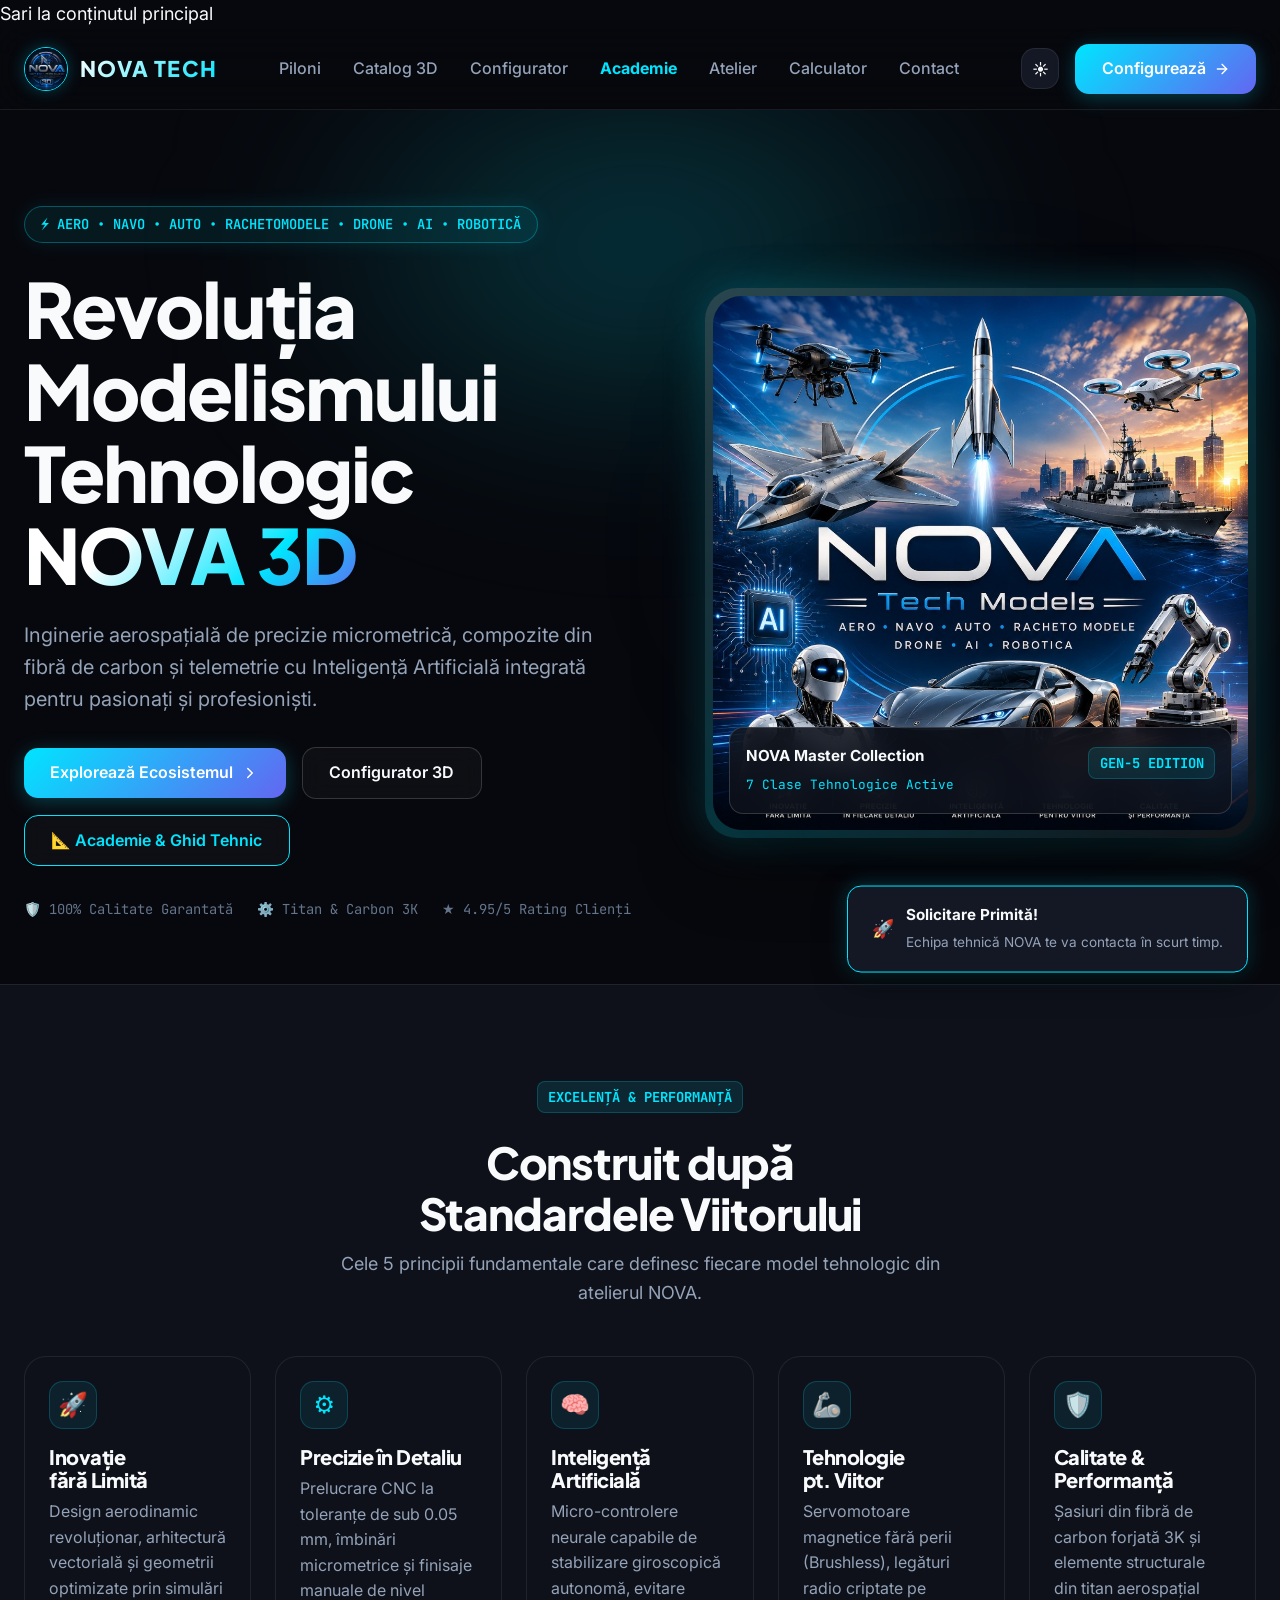
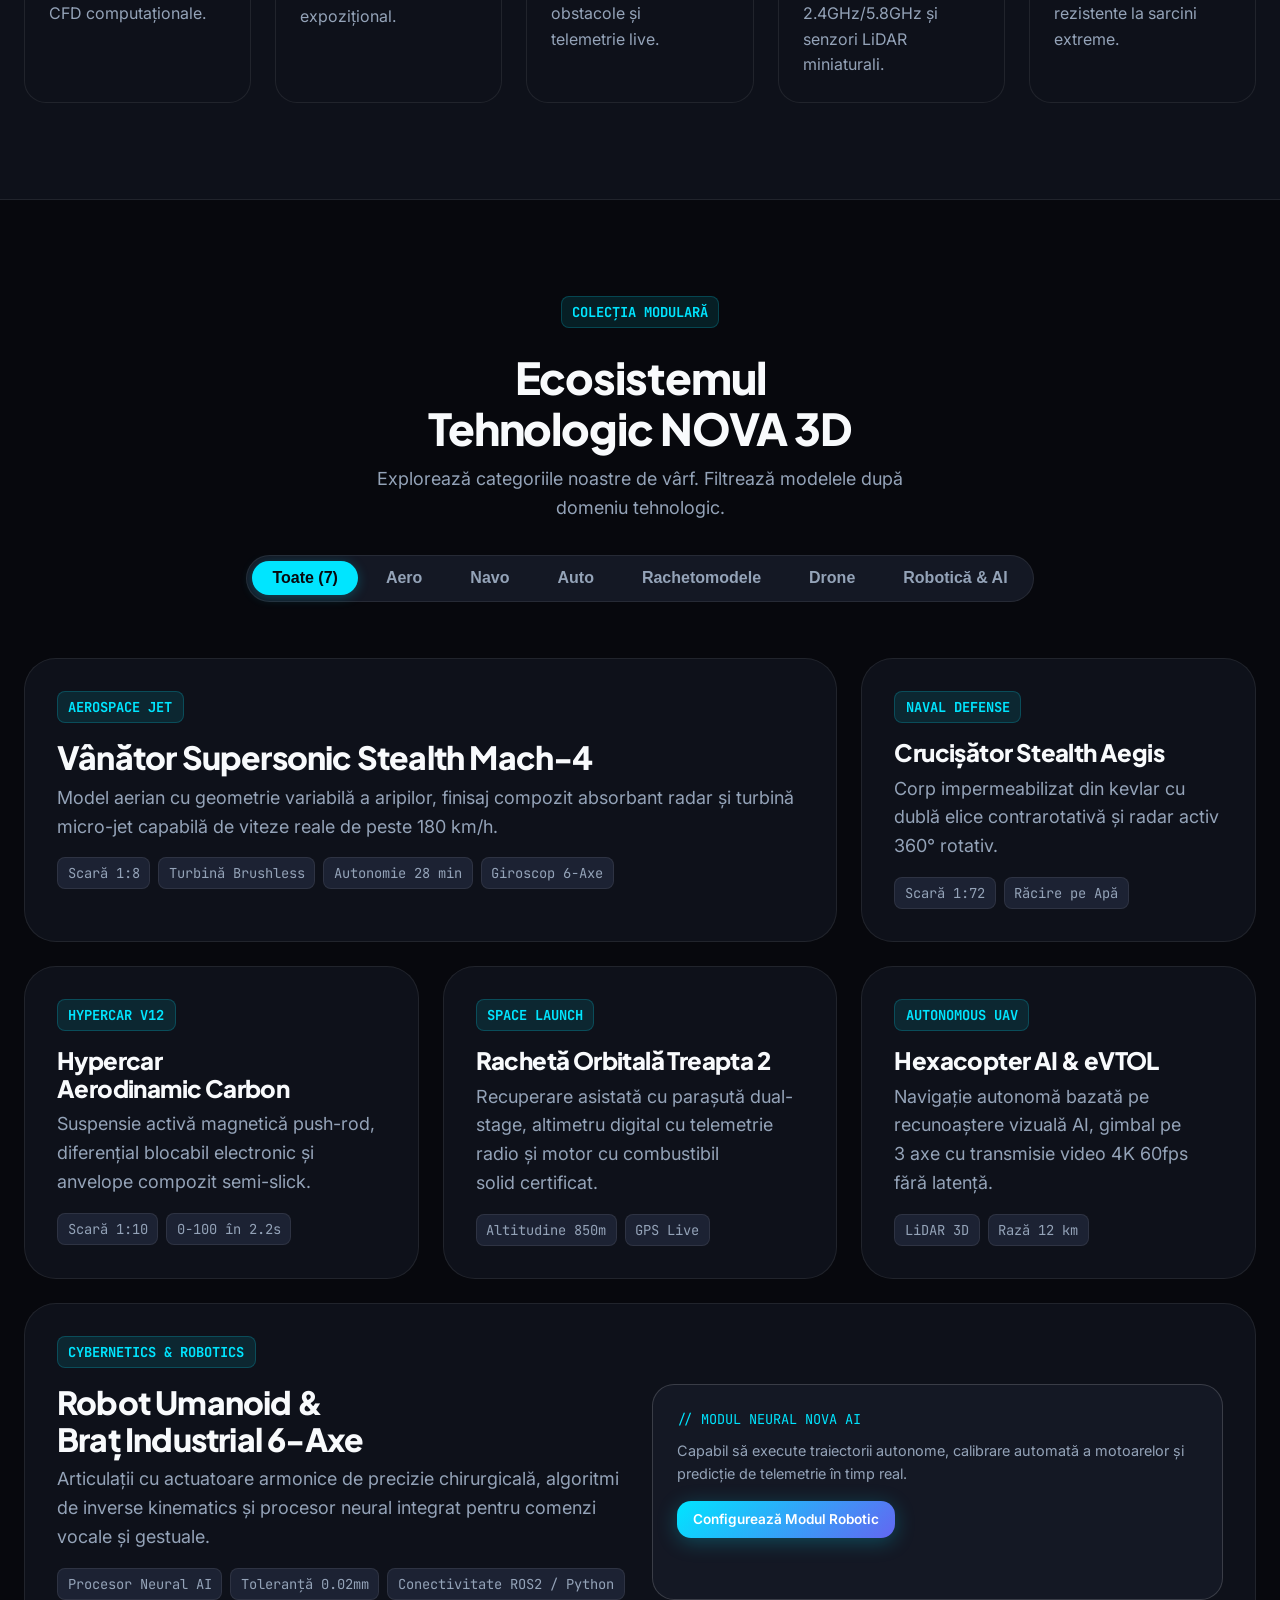
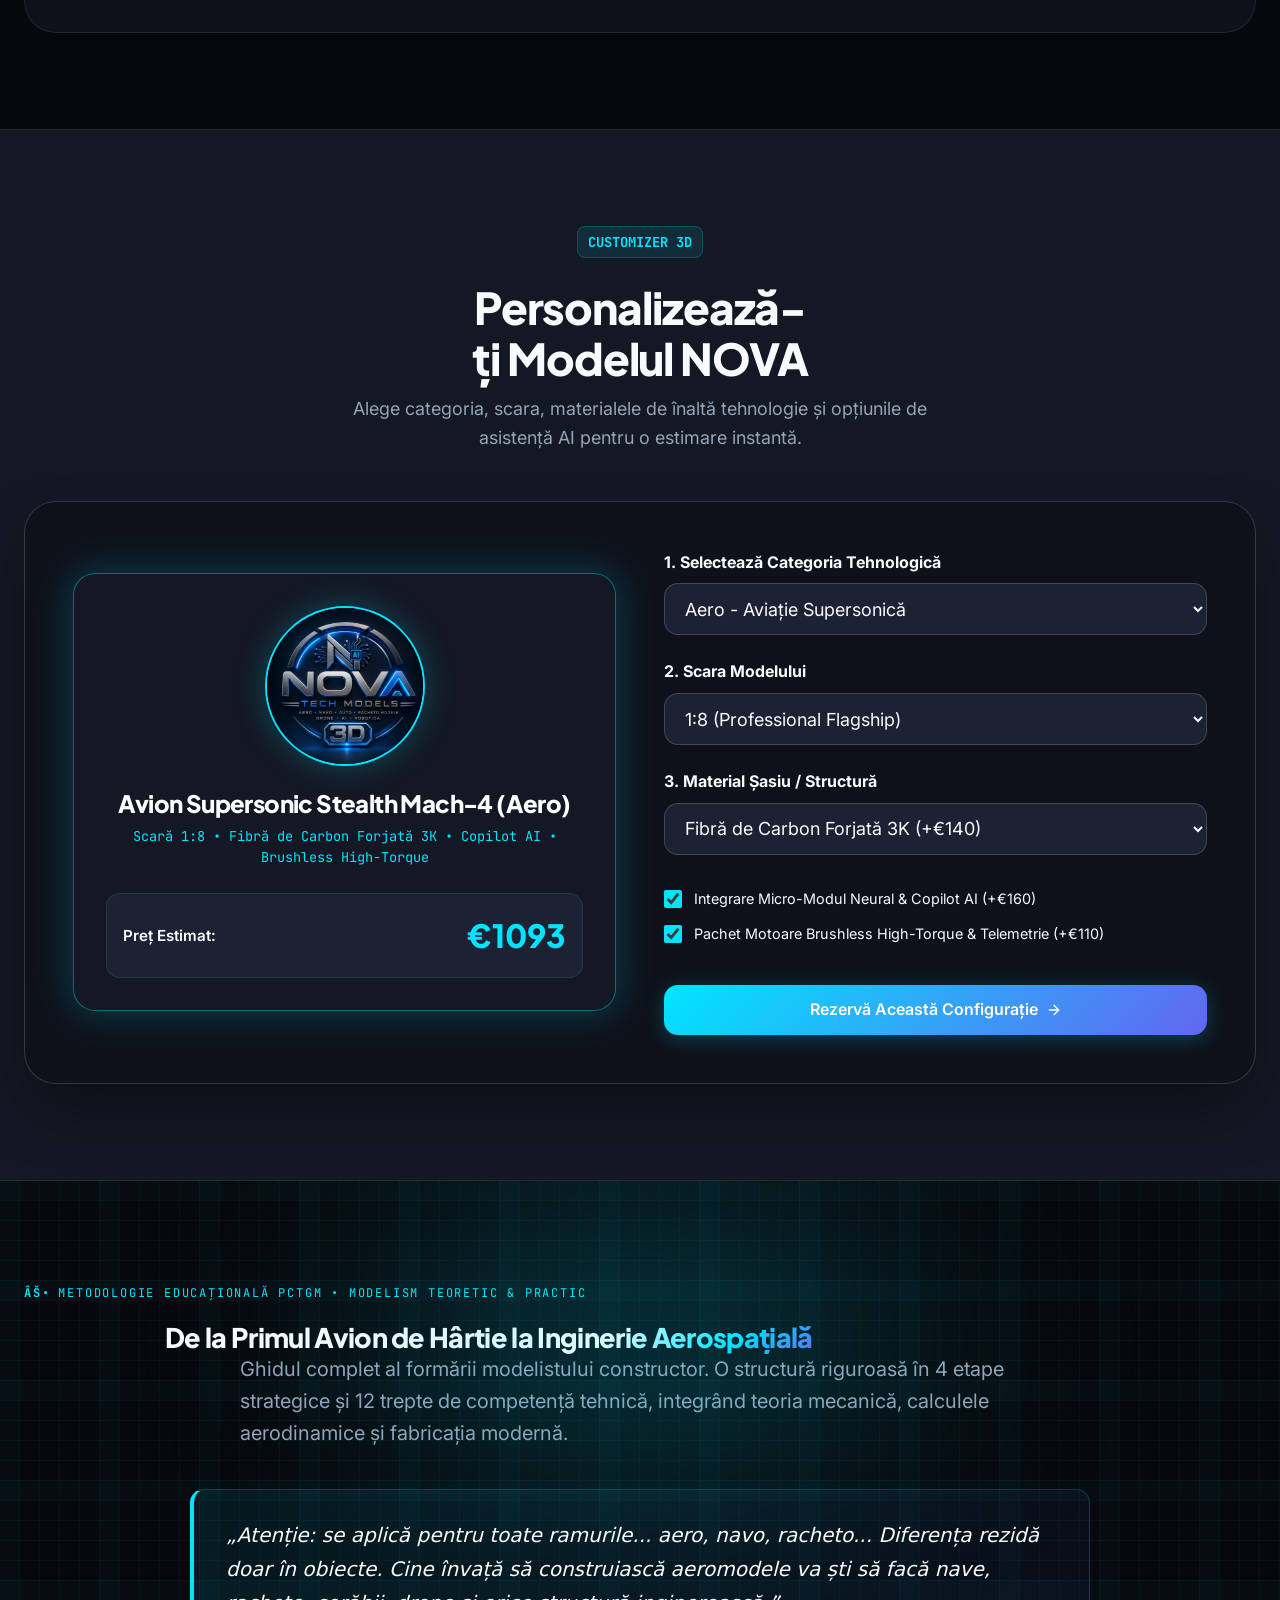
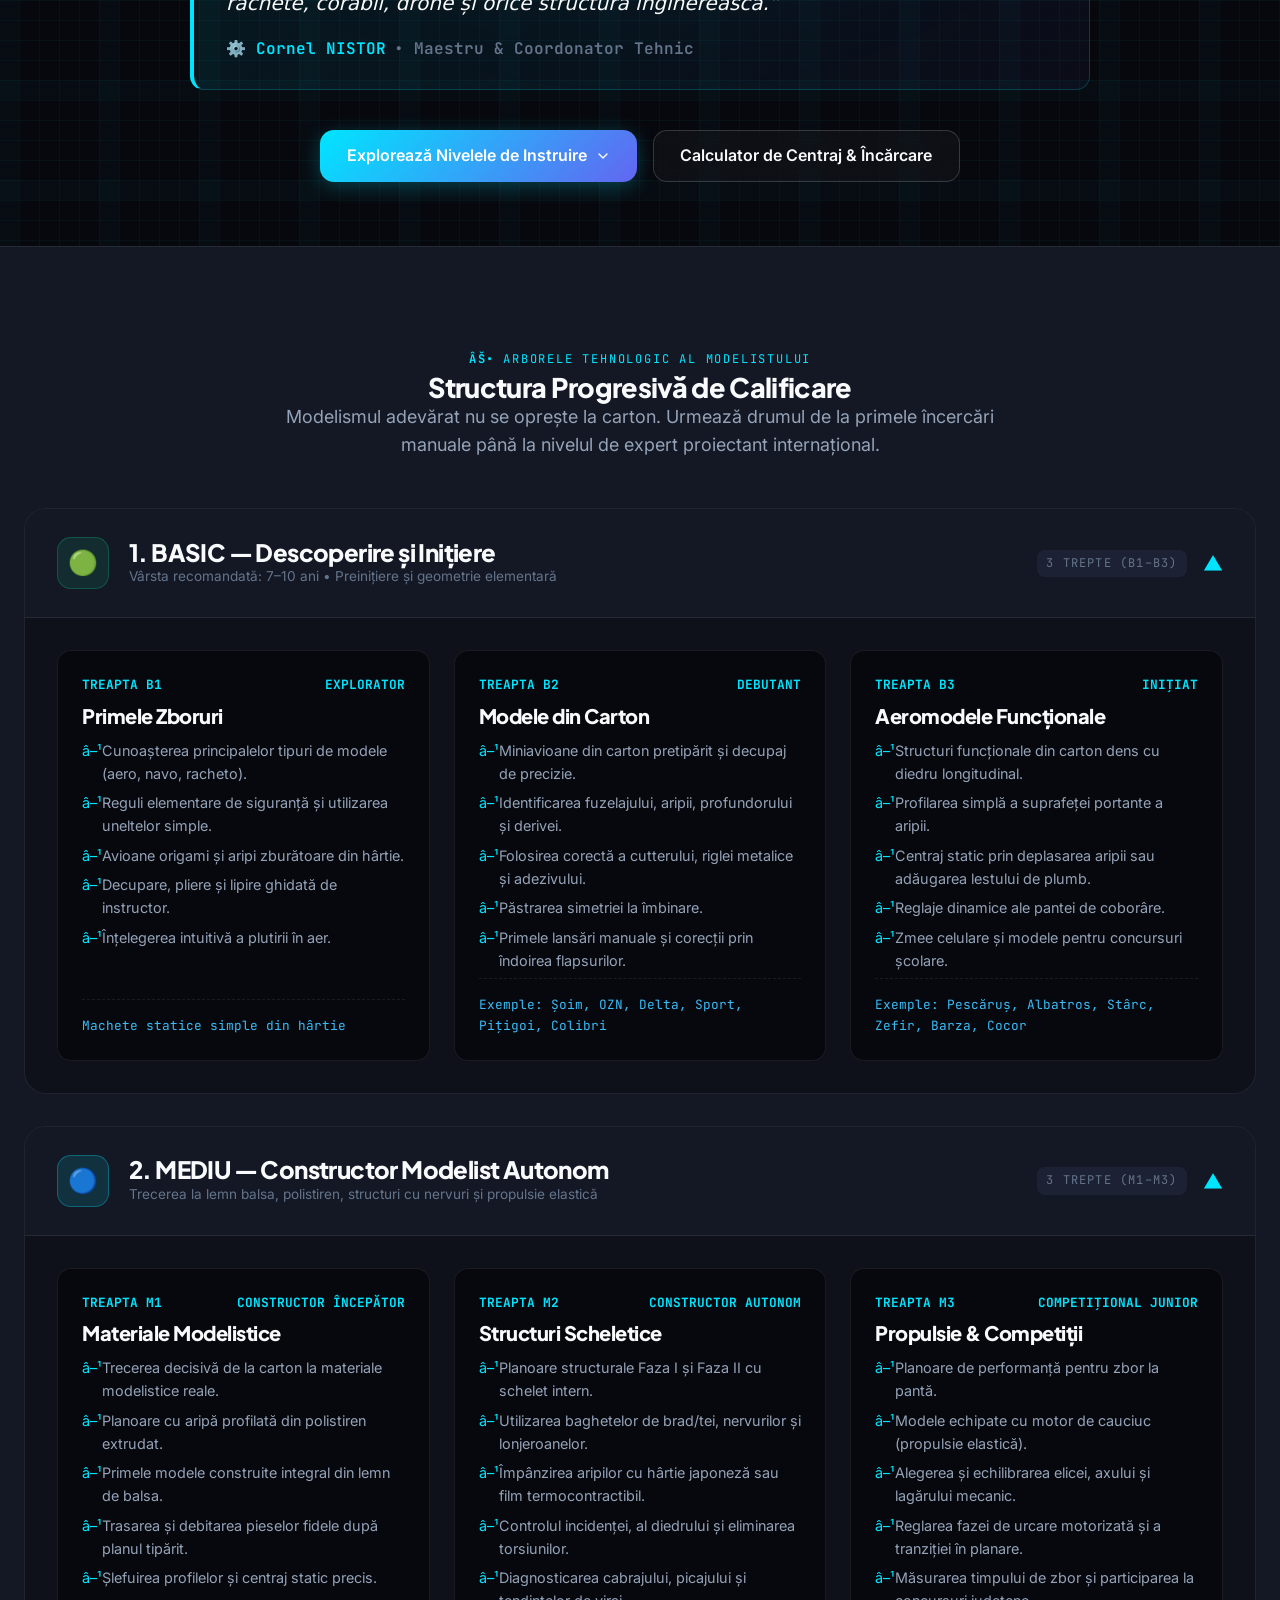
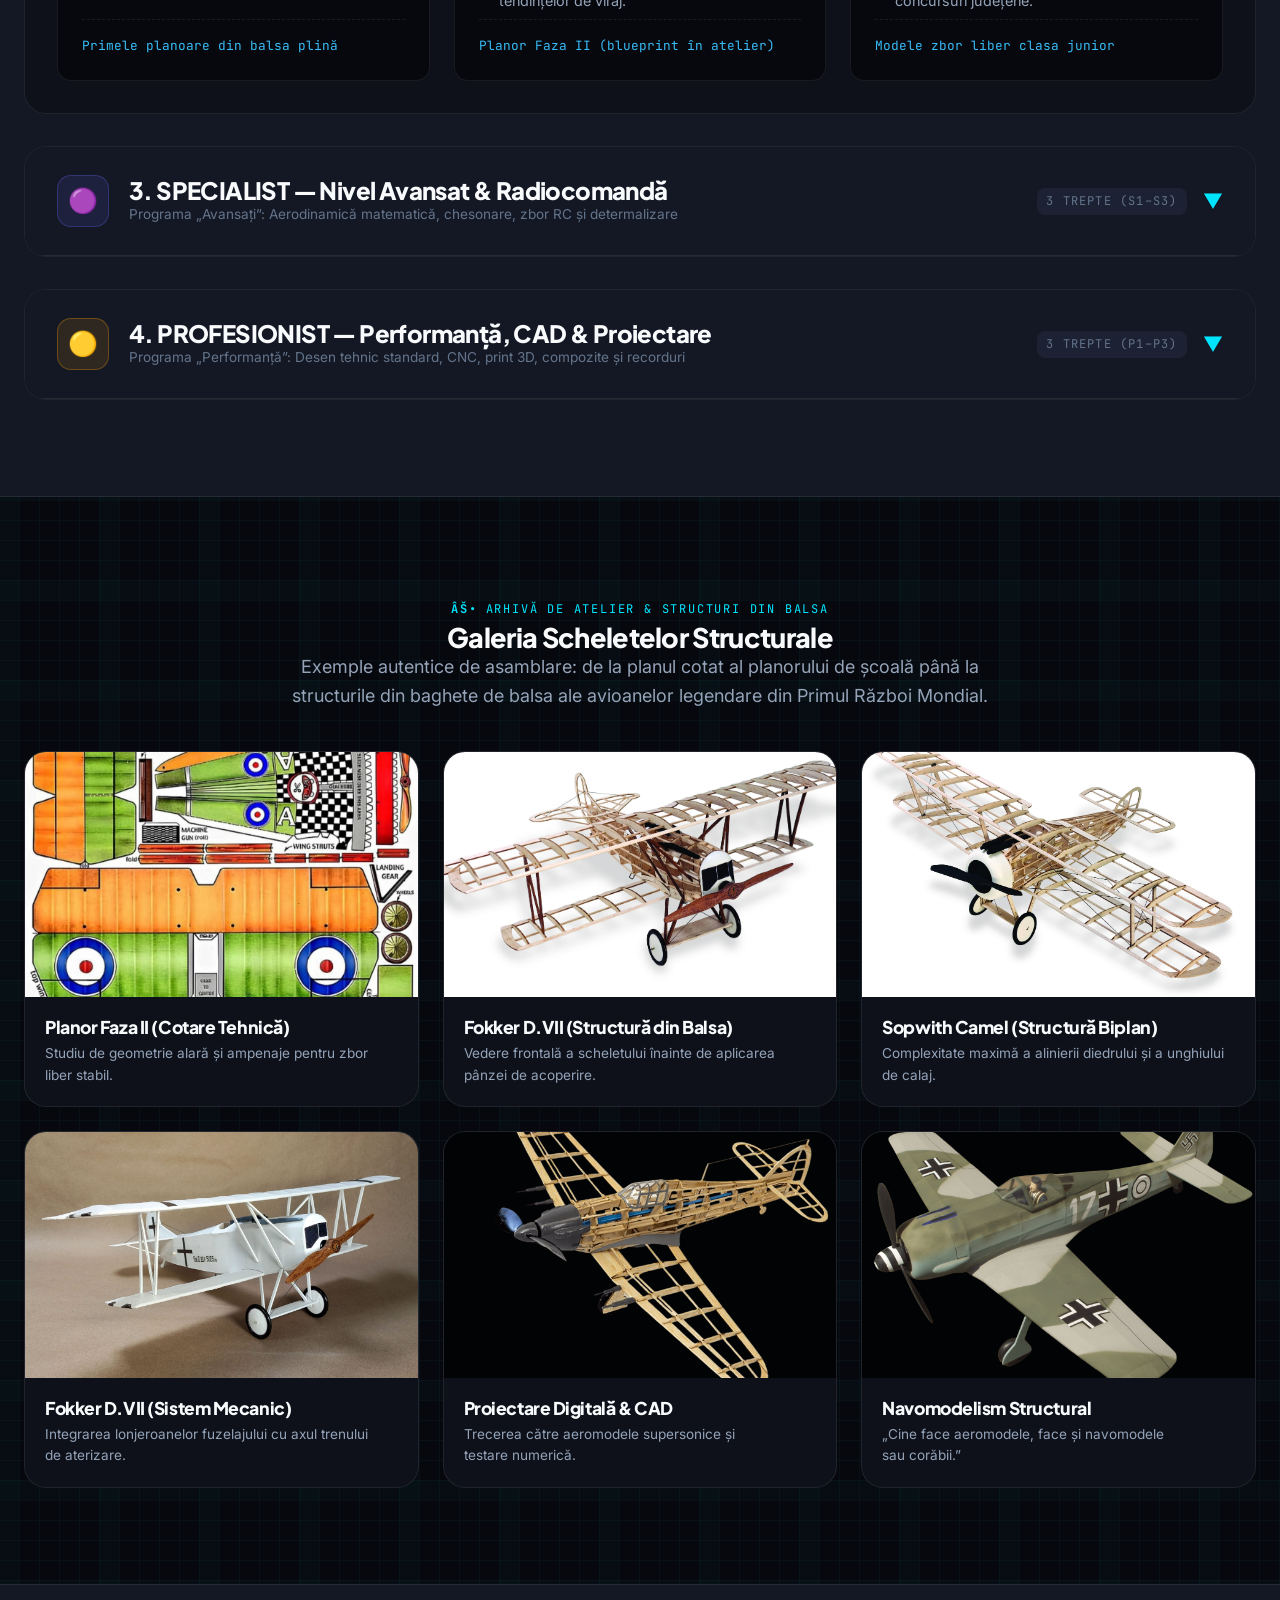
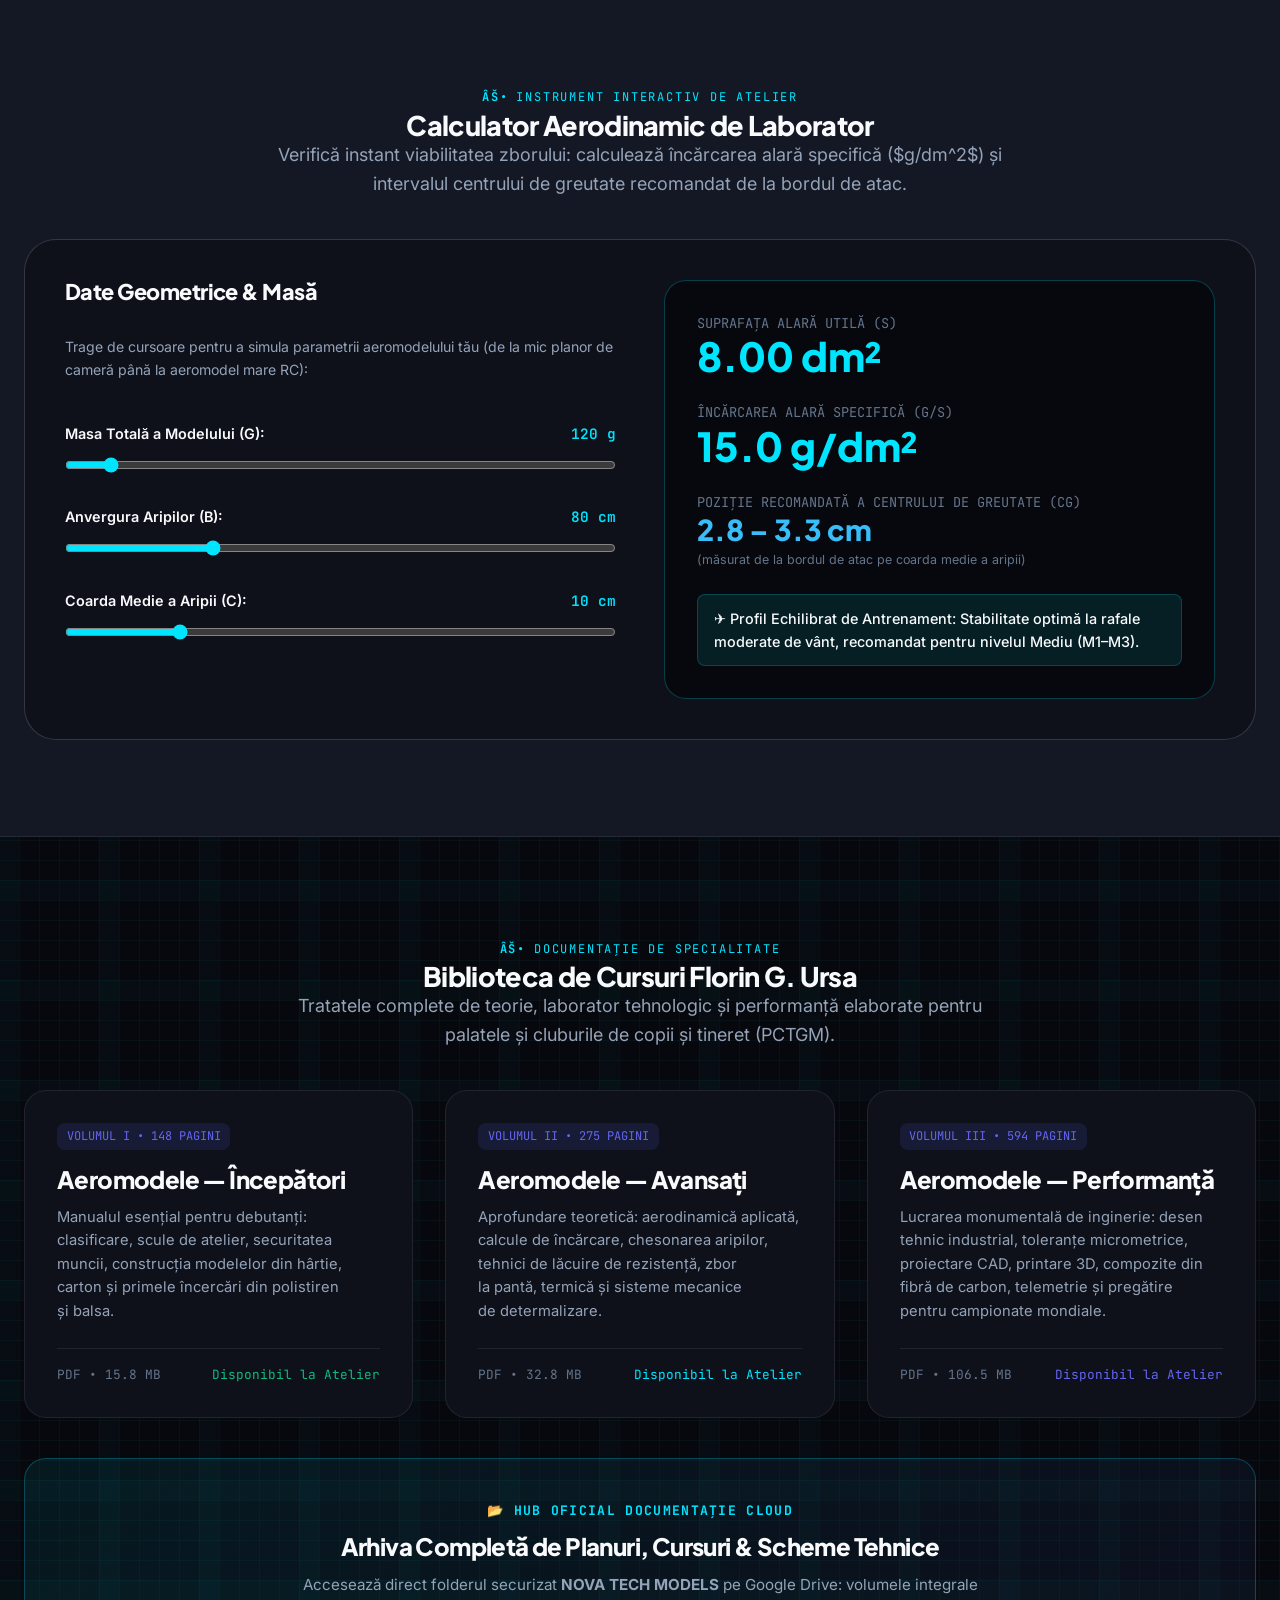
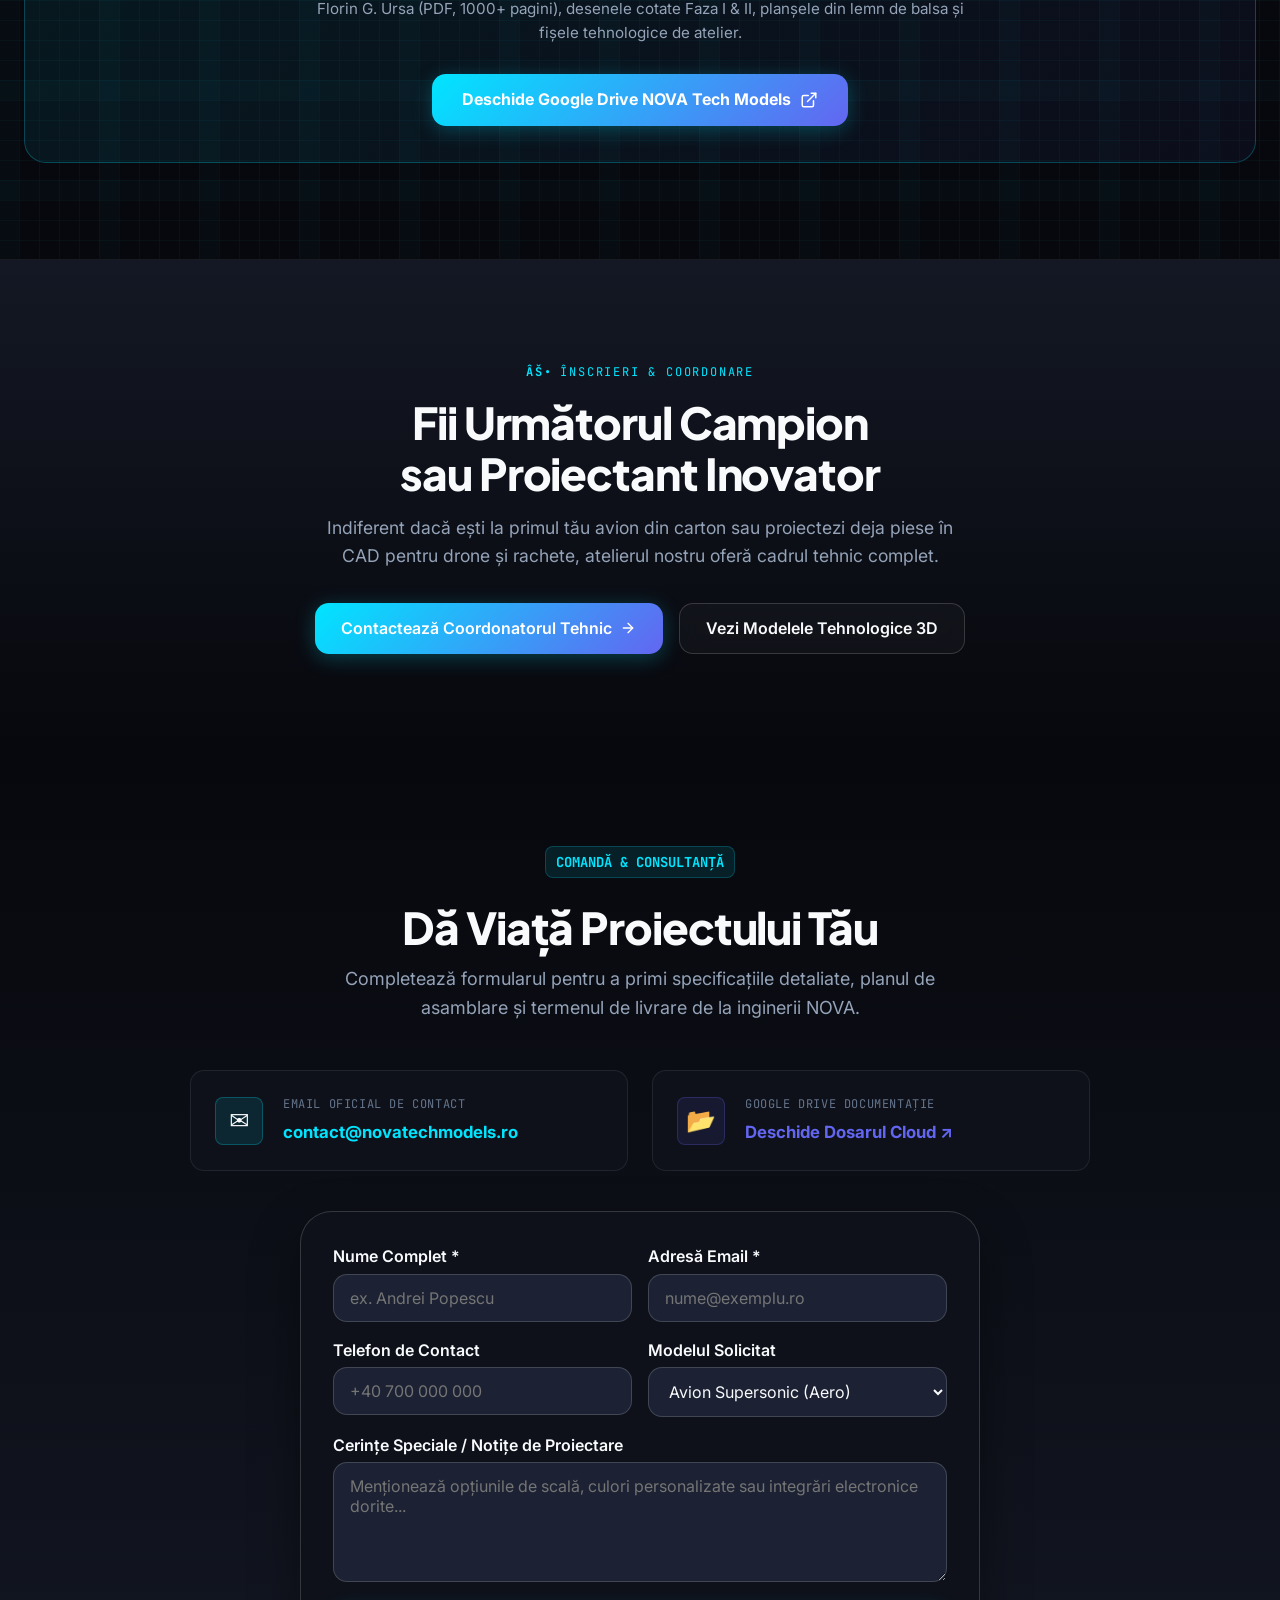
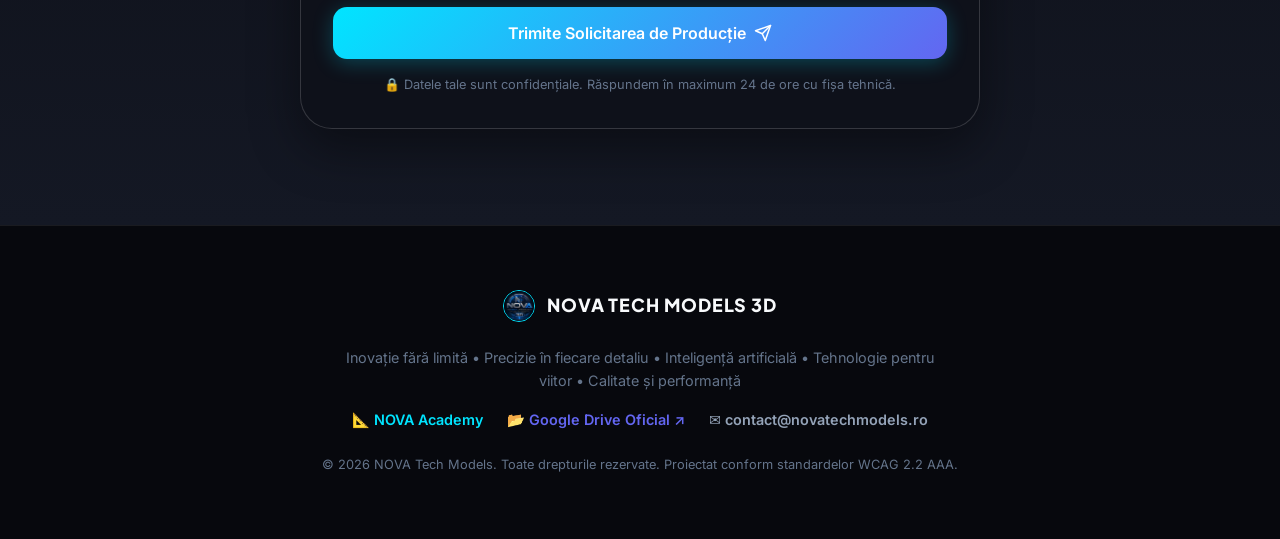
==== commit ce162fc3: "Integrate official Google Drive hub, contact email channels, and secure cloud resource links - 100/1" ====
--- a/index.html
+++ b/index.html
@@ -925,11 +925,21 @@
           </div>
         </div>
 
-        <!-- NOTĂ DE ACCES LA CURSURI -->
-        <div style="background: var(--bg-surface); border: 1px dashed var(--border-subtle); border-radius: var(--radius-md); padding: 1.5rem 2rem; margin-top: 2rem; text-align: center;">
-          <p style="font-size: 0.95rem; color: var(--text-secondary); margin: 0;">
-            📚 <em>Pentru a evita depășirea limitelor de transfer, volumele complete sunt arhivate pe Google Drive-ul Academiei. Solicită accesul direct prin coordonatorul tău de atelier.</em>
+        <!-- OFICIAL GOOGLE DRIVE RESOURCE HUB -->
+        <div style="background: linear-gradient(135deg, rgba(0, 229, 255, 0.08), rgba(99, 102, 241, 0.06)); border: 1px solid rgba(0, 229, 255, 0.25); border-radius: var(--radius-lg); padding: 2.25rem 2rem; margin-top: 2.5rem; text-align: center;">
+          <div style="display: inline-flex; align-items: center; gap: 0.5rem; color: var(--brand-primary); font-family: var(--font-mono); font-size: 0.82rem; font-weight: 700; letter-spacing: 0.1em; text-transform: uppercase; margin-bottom: 0.75rem;">
+            <span>📂 HUB OFICIAL DOCUMENTAȚIE CLOUD</span>
+          </div>
+          <h3 style="font-size: var(--font-size-xl); margin-bottom: 0.75rem; color: var(--text-primary);">
+            Arhiva Completă de Planuri, Cursuri &amp; Scheme Tehnice
+          </h3>
+          <p style="font-size: 0.95rem; color: var(--text-secondary); max-width: 680px; margin: 0 auto 1.75rem; line-height: 1.6;">
+            Accesează direct folderul securizat <strong>NOVA TECH MODELS</strong> pe Google Drive: volumele integrale Florin G. Ursa (PDF, 1000+ pagini), desenele cotate Faza I &amp; II, planșele din lemn de balsa și fișele tehnologice de atelier.
           </p>
+          <a href="https://drive.google.com/drive/folders/1ZC9yyabVBYV2QPtvSvIvqFAo55iqdNjM" target="_blank" rel="noopener noreferrer" class="btn btn-primary" style="display: inline-flex; align-items: center; gap: 0.6rem; padding: 0.85rem 1.85rem; font-weight: 700;">
+            <span>Deschide Google Drive NOVA Tech Models</span>
+            <svg xmlns="http://www.w3.org/2000/svg" width="18" height="18" viewBox="0 0 24 24" fill="none" stroke="currentColor" stroke-width="2" stroke-linecap="round" stroke-linejoin="round" aria-hidden="true"><path d="M18 13v6a2 2 0 0 1-2 2H5a2 2 0 0 1-2-2V8a2 2 0 0 1 2-2h6"></path><polyline points="15 3 21 3 21 9"></polyline><line x1="10" y1="14" x2="21" y2="3"></line></svg>
+          </a>
         </div>
       </div>
     </section>
@@ -969,6 +979,25 @@
           <p>Completează formularul pentru a primi specificațiile detaliate, planul de asamblare și termenul de livrare de la inginerii NOVA.</p>
         </div>
 
+        <!-- DIRECT CONTACT & CLOUD CHANNELS -->
+        <div style="display: grid; grid-template-columns: repeat(auto-fit, minmax(280px, 1fr)); gap: 1.5rem; max-width: 900px; margin: 0 auto 2.5rem;">
+          <div style="background: var(--bg-surface); border: 1px solid var(--border-subtle); border-radius: var(--radius-md); padding: 1.5rem; display: flex; align-items: center; gap: 1.25rem;">
+            <div style="width: 48px; height: 48px; border-radius: var(--radius-sm); background: rgba(0, 229, 255, 0.1); border: 1px solid rgba(0, 229, 255, 0.25); display: flex; align-items: center; justify-content: center; font-size: 1.5rem; flex-shrink: 0;">✉️</div>
+            <div>
+              <div style="font-family: var(--font-mono); font-size: 0.75rem; color: var(--text-muted); text-transform: uppercase; letter-spacing: 0.05em;">Email Oficial de Contact</div>
+              <a href="mailto:contact@novatechmodels.ro" style="color: var(--brand-primary); font-weight: 700; text-decoration: none; font-size: 1.05rem; display: inline-block; margin-top: 0.25rem;">contact@novatechmodels.ro</a>
+            </div>
+          </div>
+
+          <div style="background: var(--bg-surface); border: 1px solid var(--border-subtle); border-radius: var(--radius-md); padding: 1.5rem; display: flex; align-items: center; gap: 1.25rem;">
+            <div style="width: 48px; height: 48px; border-radius: var(--radius-sm); background: rgba(99, 102, 241, 0.1); border: 1px solid rgba(99, 102, 241, 0.25); display: flex; align-items: center; justify-content: center; font-size: 1.5rem; flex-shrink: 0;">📂</div>
+            <div>
+              <div style="font-family: var(--font-mono); font-size: 0.75rem; color: var(--text-muted); text-transform: uppercase; letter-spacing: 0.05em;">Google Drive Documentație</div>
+              <a href="https://drive.google.com/drive/folders/1ZC9yyabVBYV2QPtvSvIvqFAo55iqdNjM" target="_blank" rel="noopener noreferrer" style="color: var(--brand-secondary); font-weight: 700; text-decoration: none; font-size: 1.05rem; display: inline-block; margin-top: 0.25rem;">Deschide Dosarul Cloud ↗</a>
+            </div>
+          </div>
+        </div>
+
         <div class="form-card">
           <form id="nova-order-form" novalidate>
             <div class="form-grid">
@@ -1035,8 +1064,10 @@
         Inovație fără limită • Precizie în fiecare detaliu • Inteligență artificială • Tehnologie pentru viitor • Calitate și performanță
       </p>
 
-      <div style="margin-bottom: 1.5rem; font-size: 0.9rem;">
-        <a href="academy.html" style="color: var(--brand-primary); text-decoration: none; font-weight: 600;">📚 Deschide NOVA Engineering Academy (Curriculum &amp; Atelier Tehnic) →</a>
+      <div style="margin-bottom: 1.5rem; font-size: 0.9rem; display: flex; justify-content: center; gap: 1.5rem; flex-wrap: wrap;">
+        <a href="#academie" style="color: var(--brand-primary); text-decoration: none; font-weight: 600;">📐 NOVA Academy</a>
+        <a href="https://drive.google.com/drive/folders/1ZC9yyabVBYV2QPtvSvIvqFAo55iqdNjM" target="_blank" rel="noopener noreferrer" style="color: var(--brand-secondary); text-decoration: none; font-weight: 600;">📂 Google Drive Oficial ↗</a>
+        <a href="mailto:contact@novatechmodels.ro" style="color: var(--text-secondary); text-decoration: none; font-weight: 600;">✉️ contact@novatechmodels.ro</a>
       </div>
 
       <p style="font-size: 0.8rem; color: var(--text-muted);">
@@ -1050,7 +1081,7 @@
     <div class="lightbox-content">
       <button id="lightbox-close" class="lightbox-close" aria-label="Închide fereastra">✕</button>
       <div class="lightbox-img-wrap">
-        <img id="lightbox-img" src="" alt="Imagine Machetă Tehnică Detaliată" width="1000" height="625">
+        <img id="lightbox-img" src="./assets/planor-blueprint.jpg" alt="Imagine Machetă Tehnică Detaliată" width="1000" height="625">
       </div>
       <div class="lightbox-caption">
         <div>
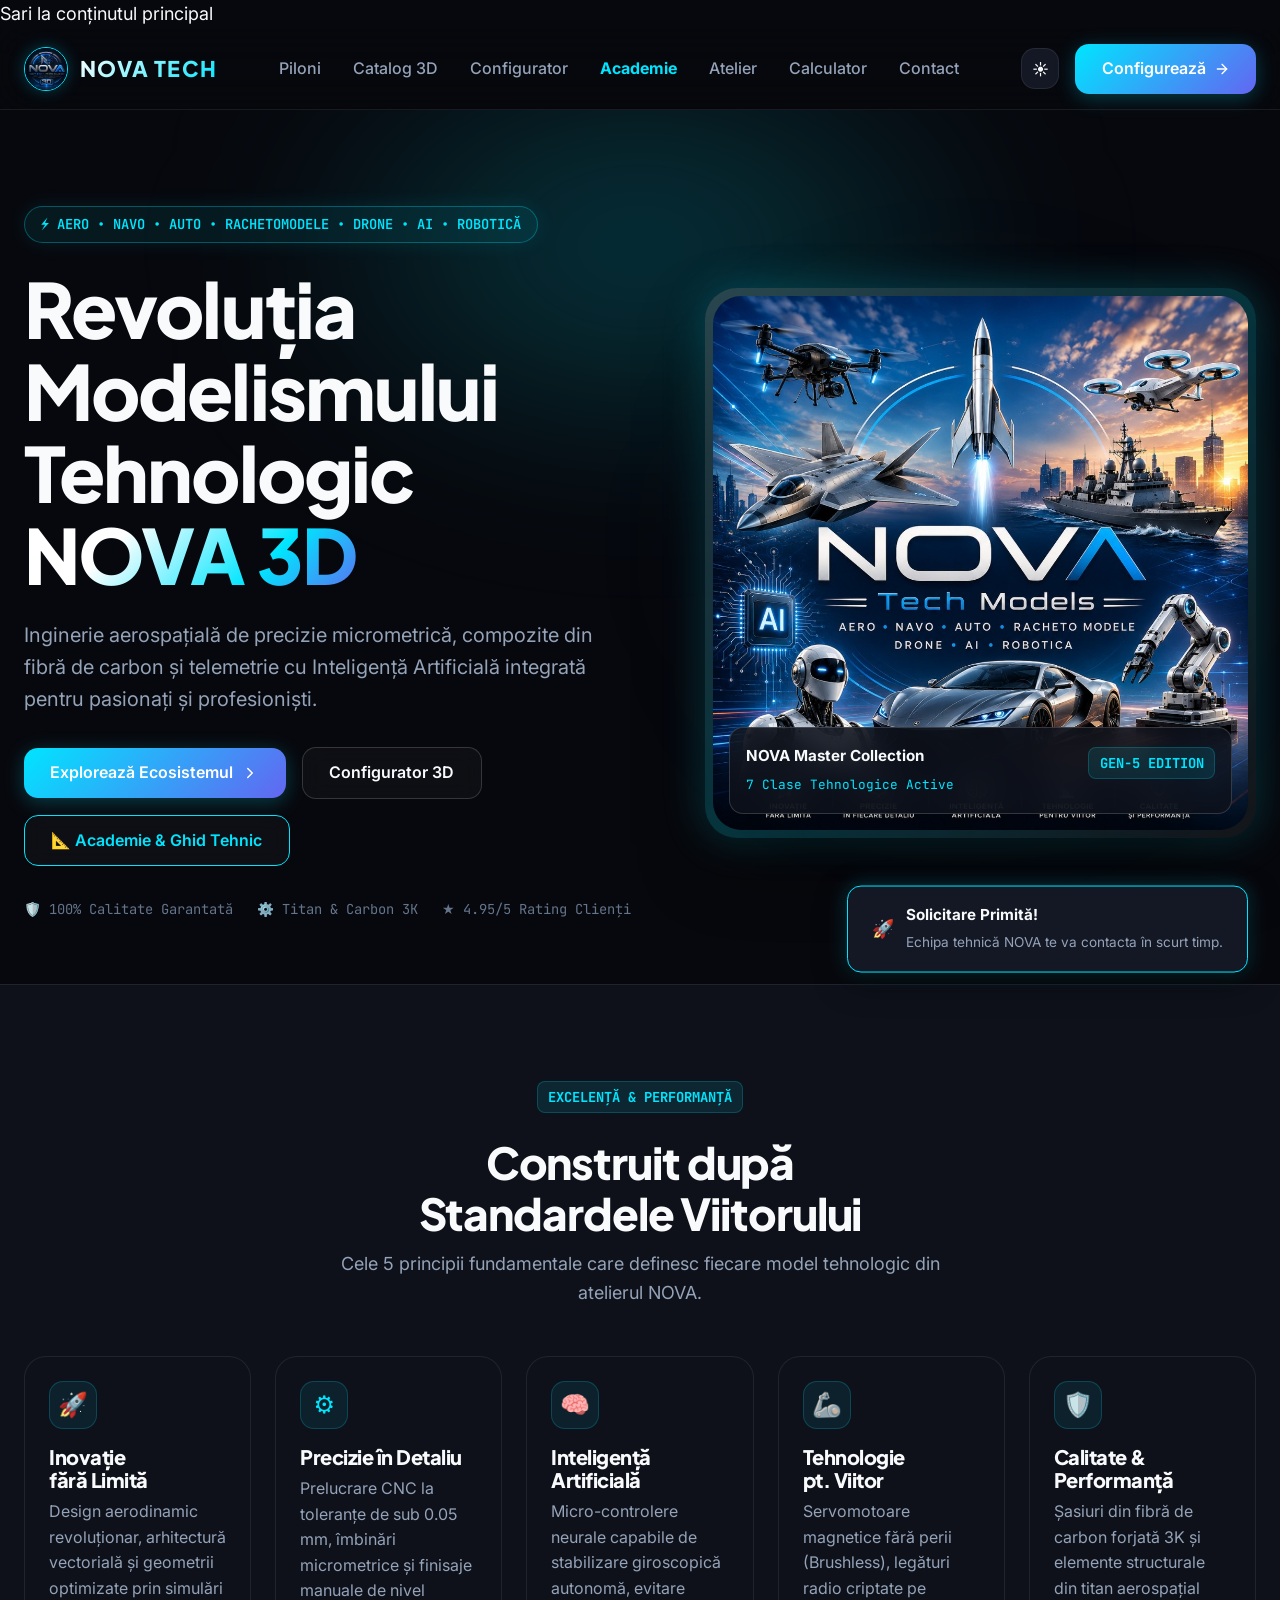
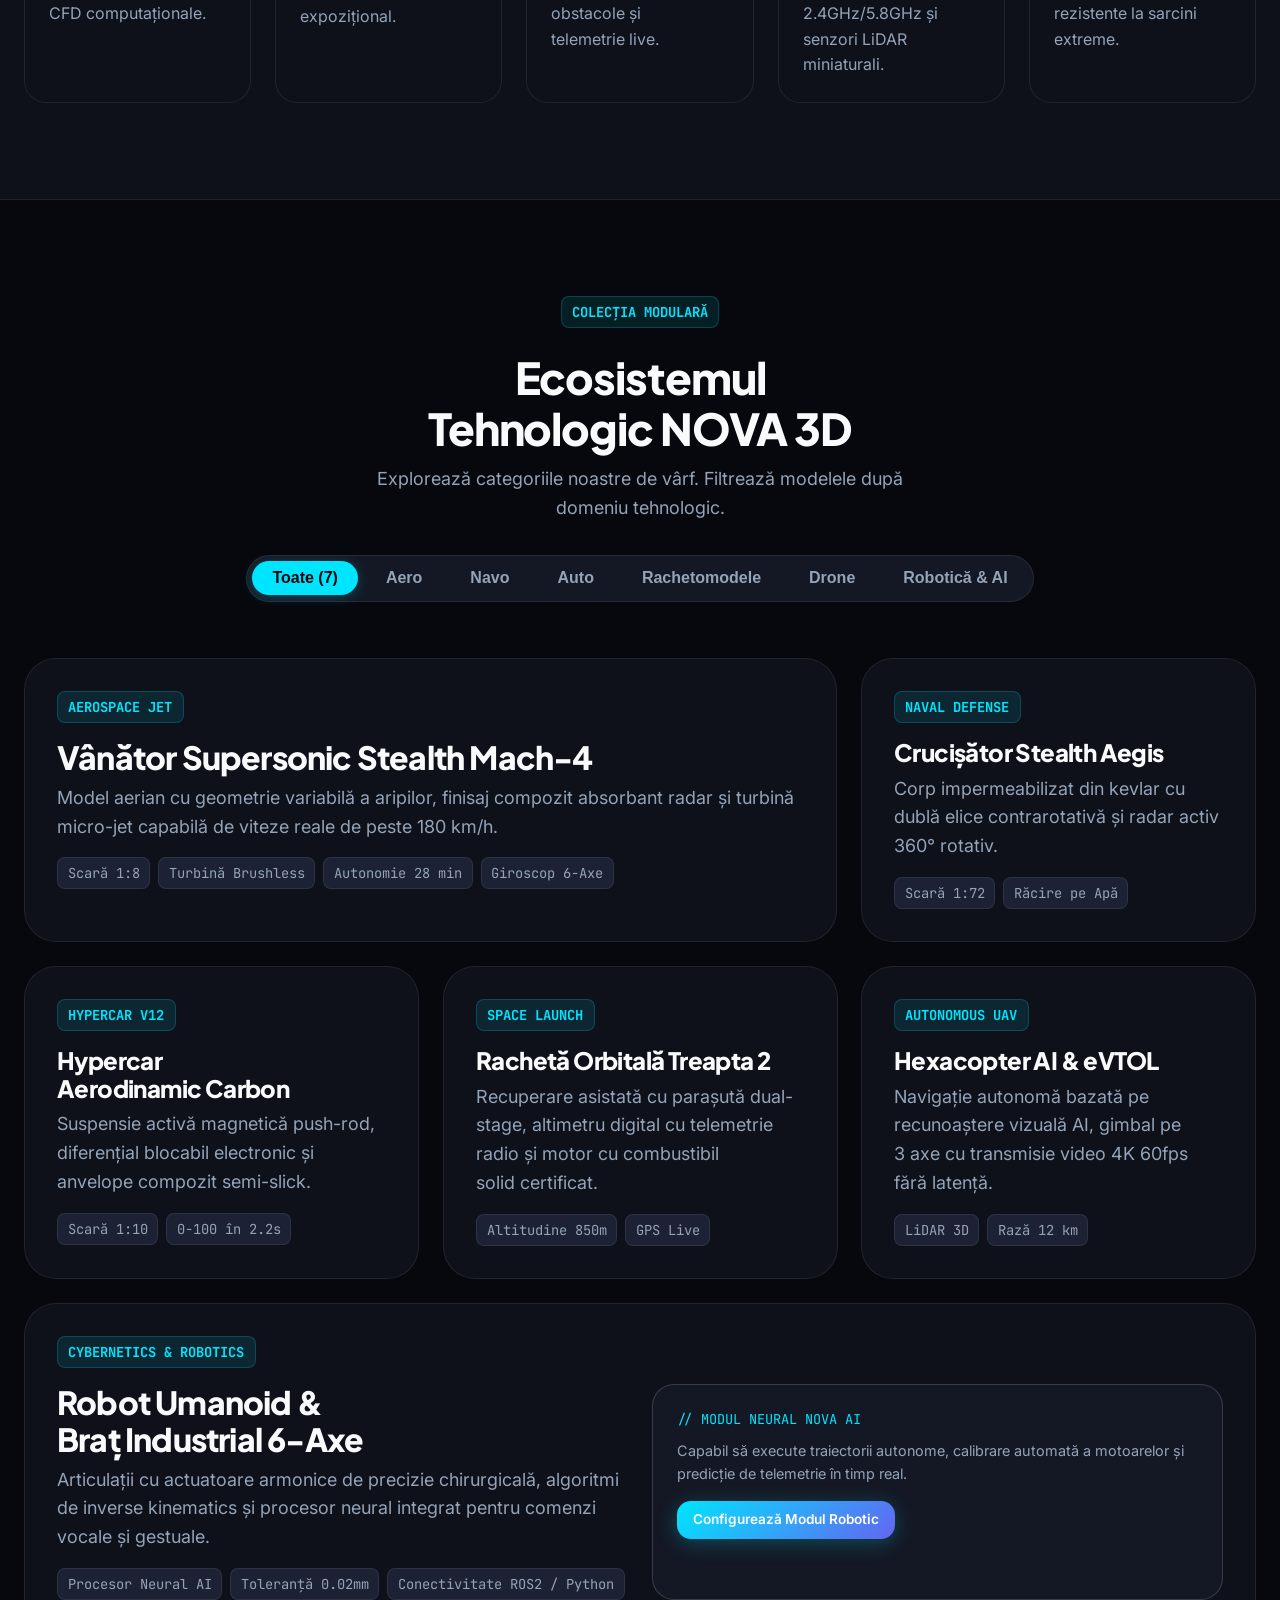
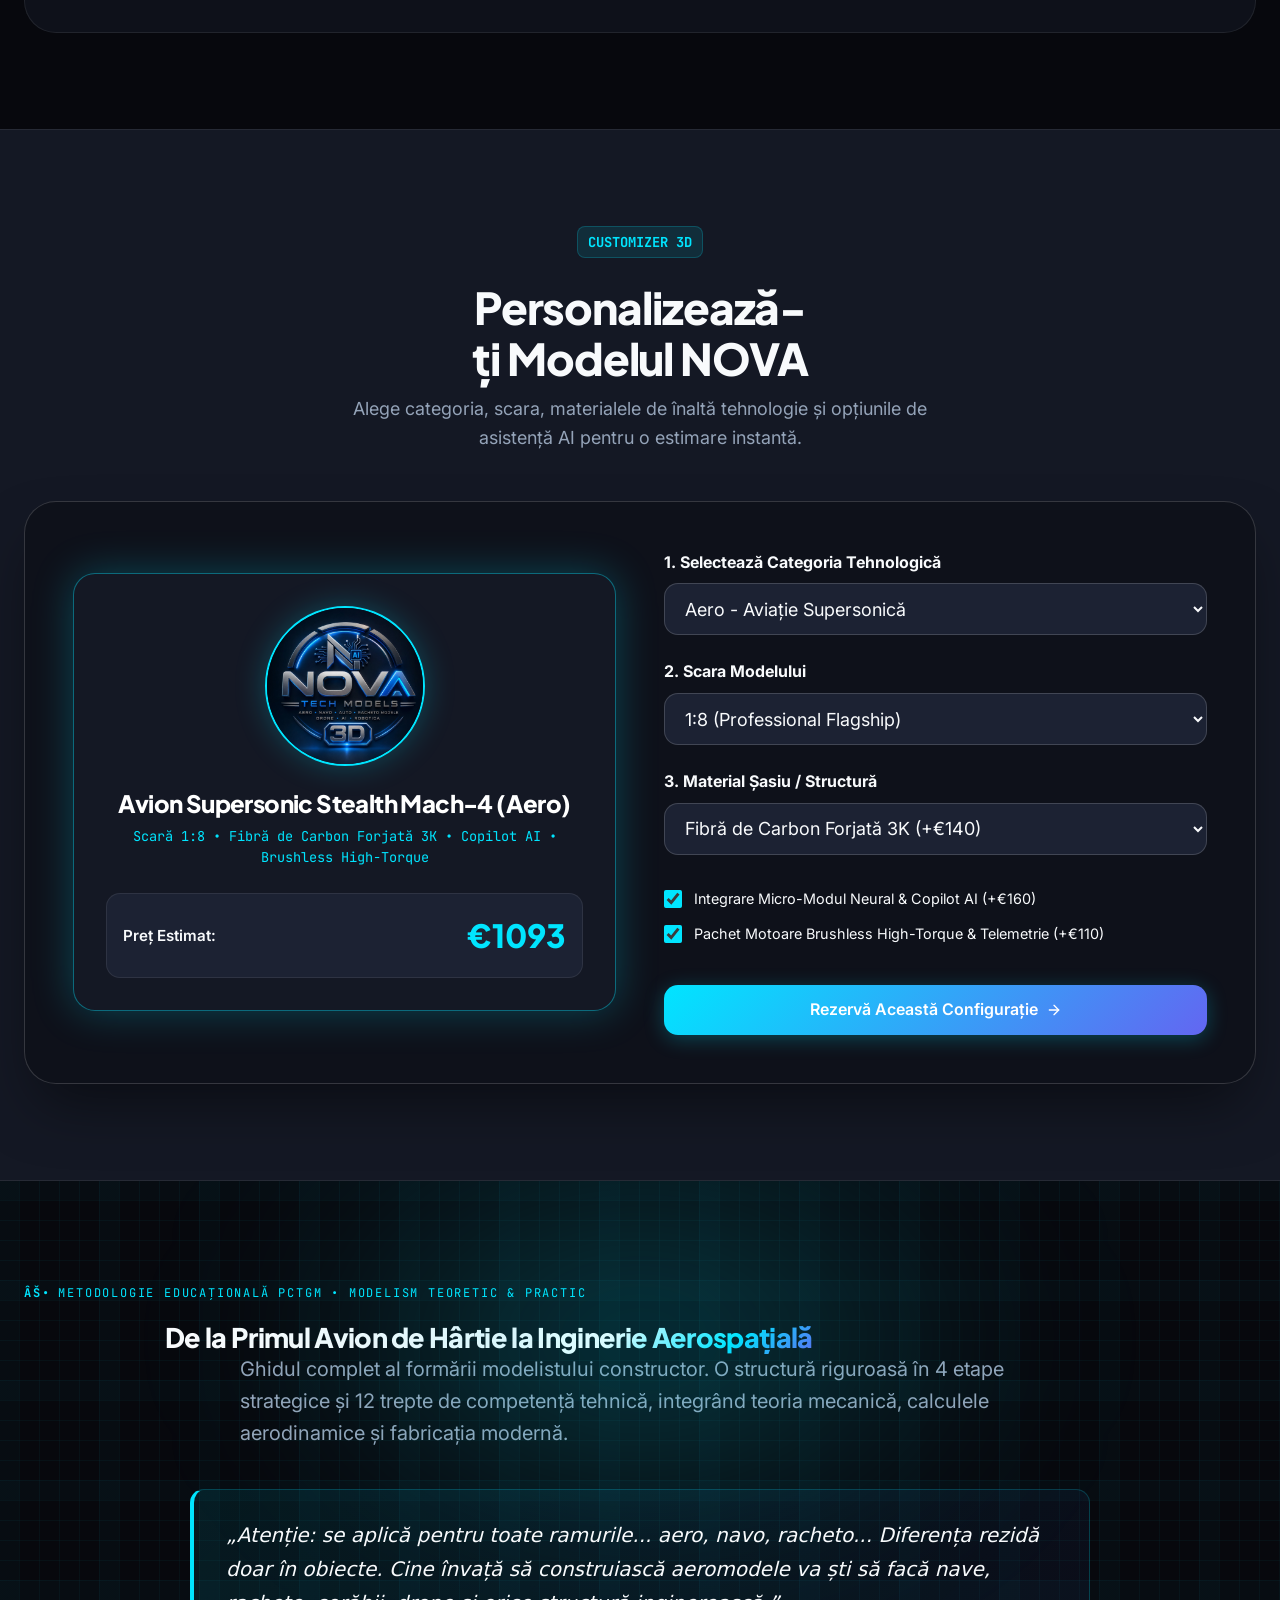
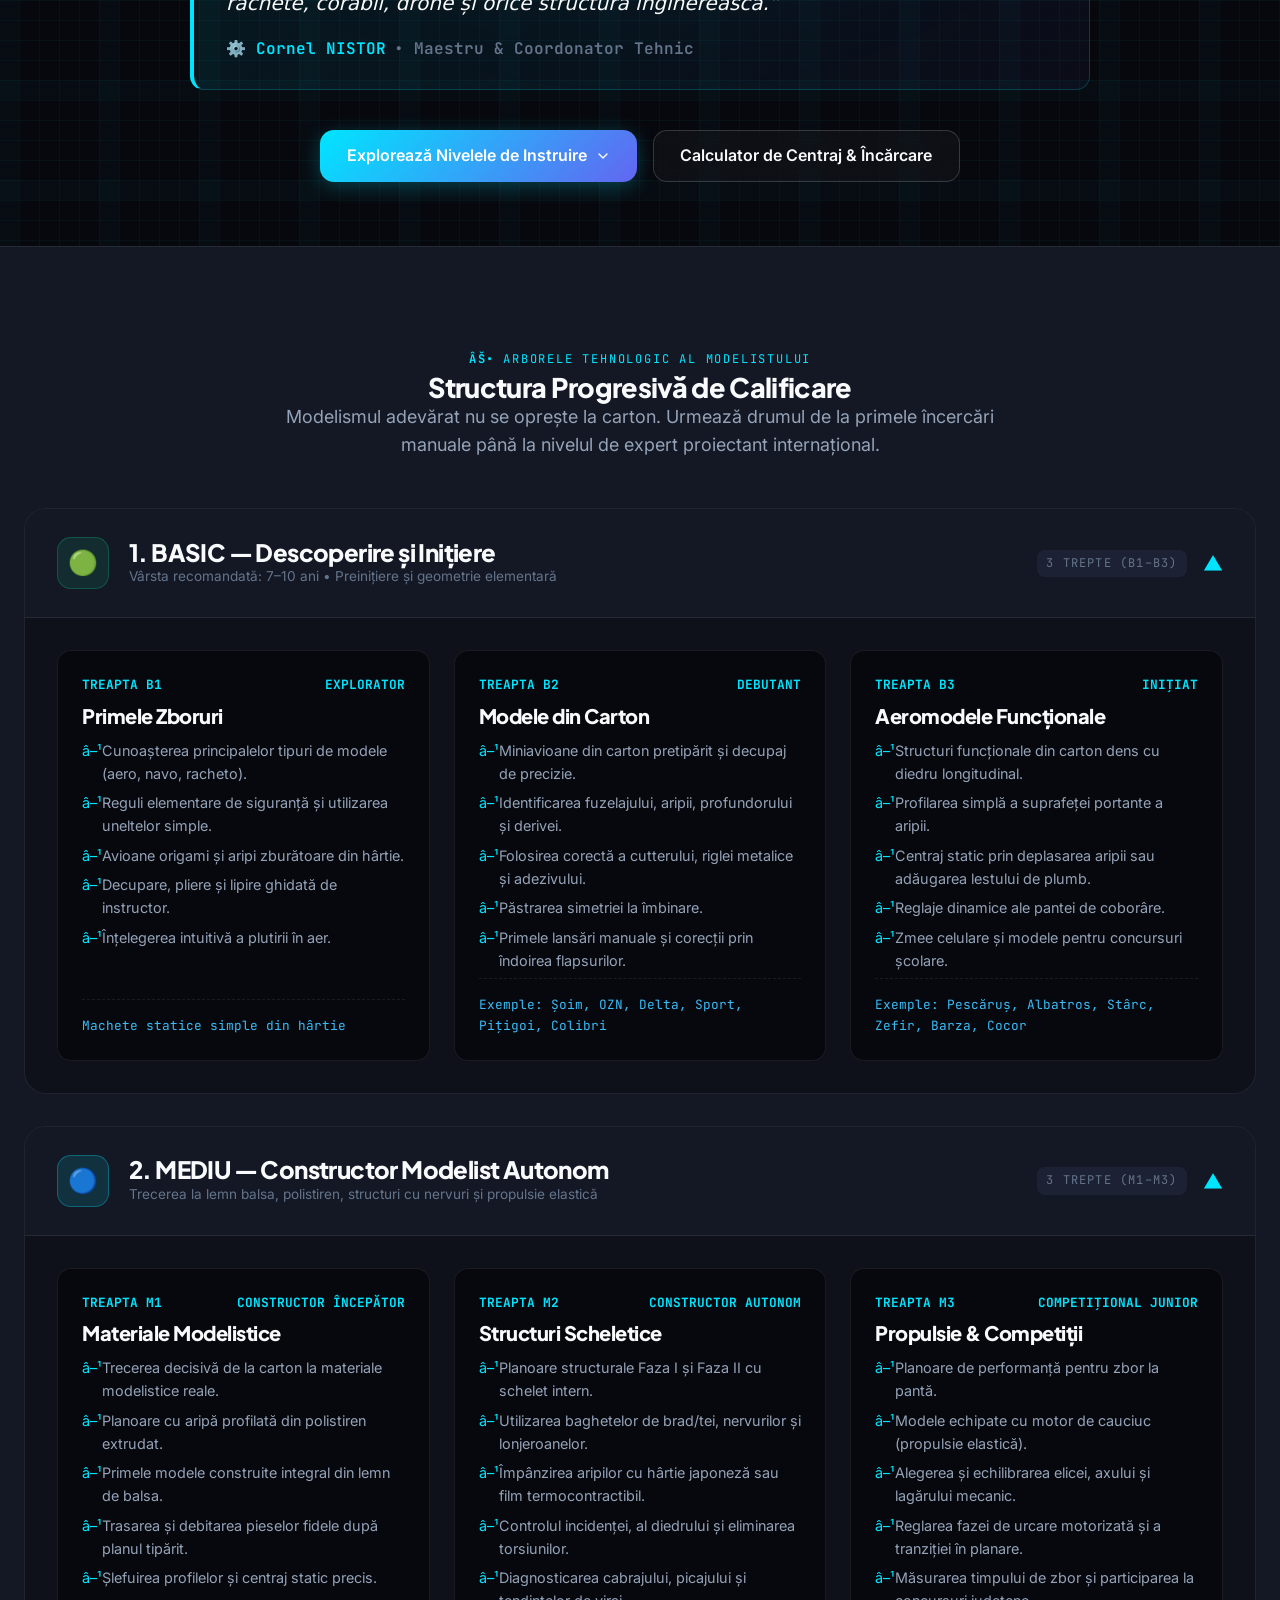
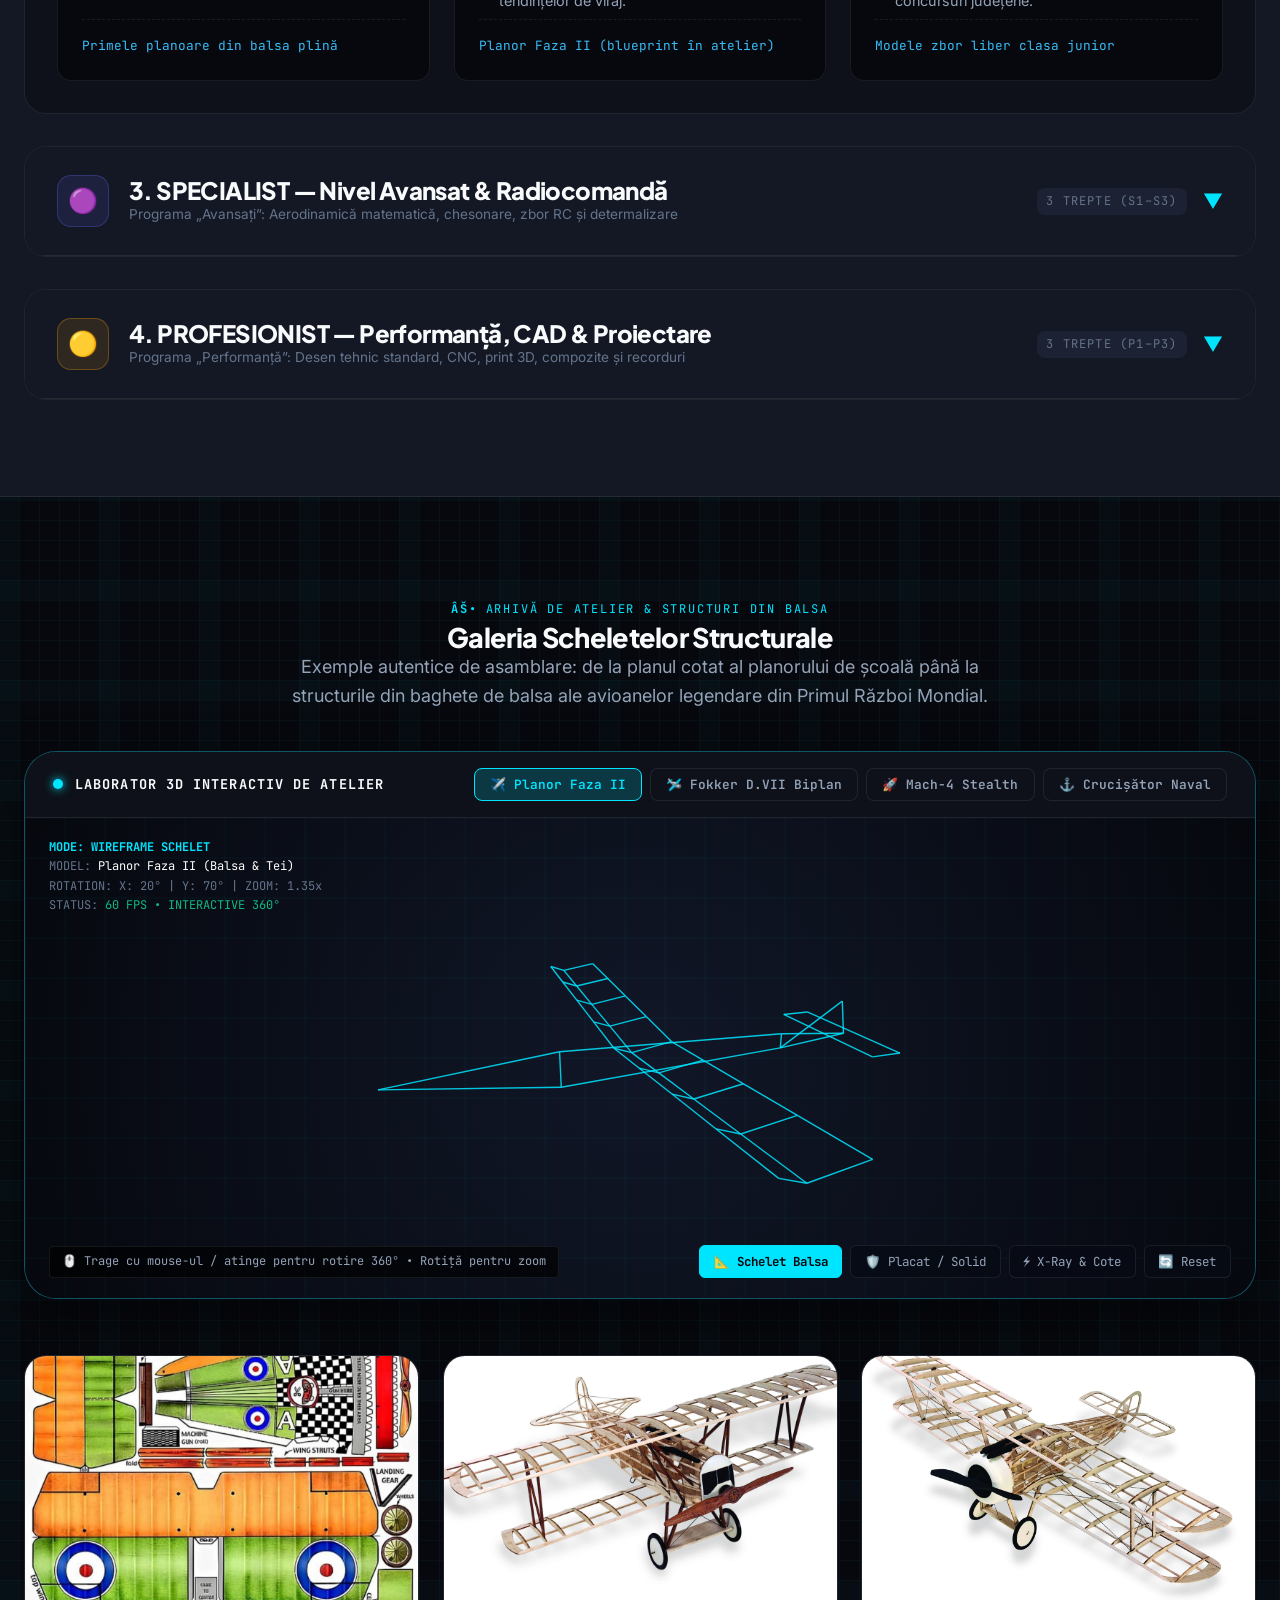
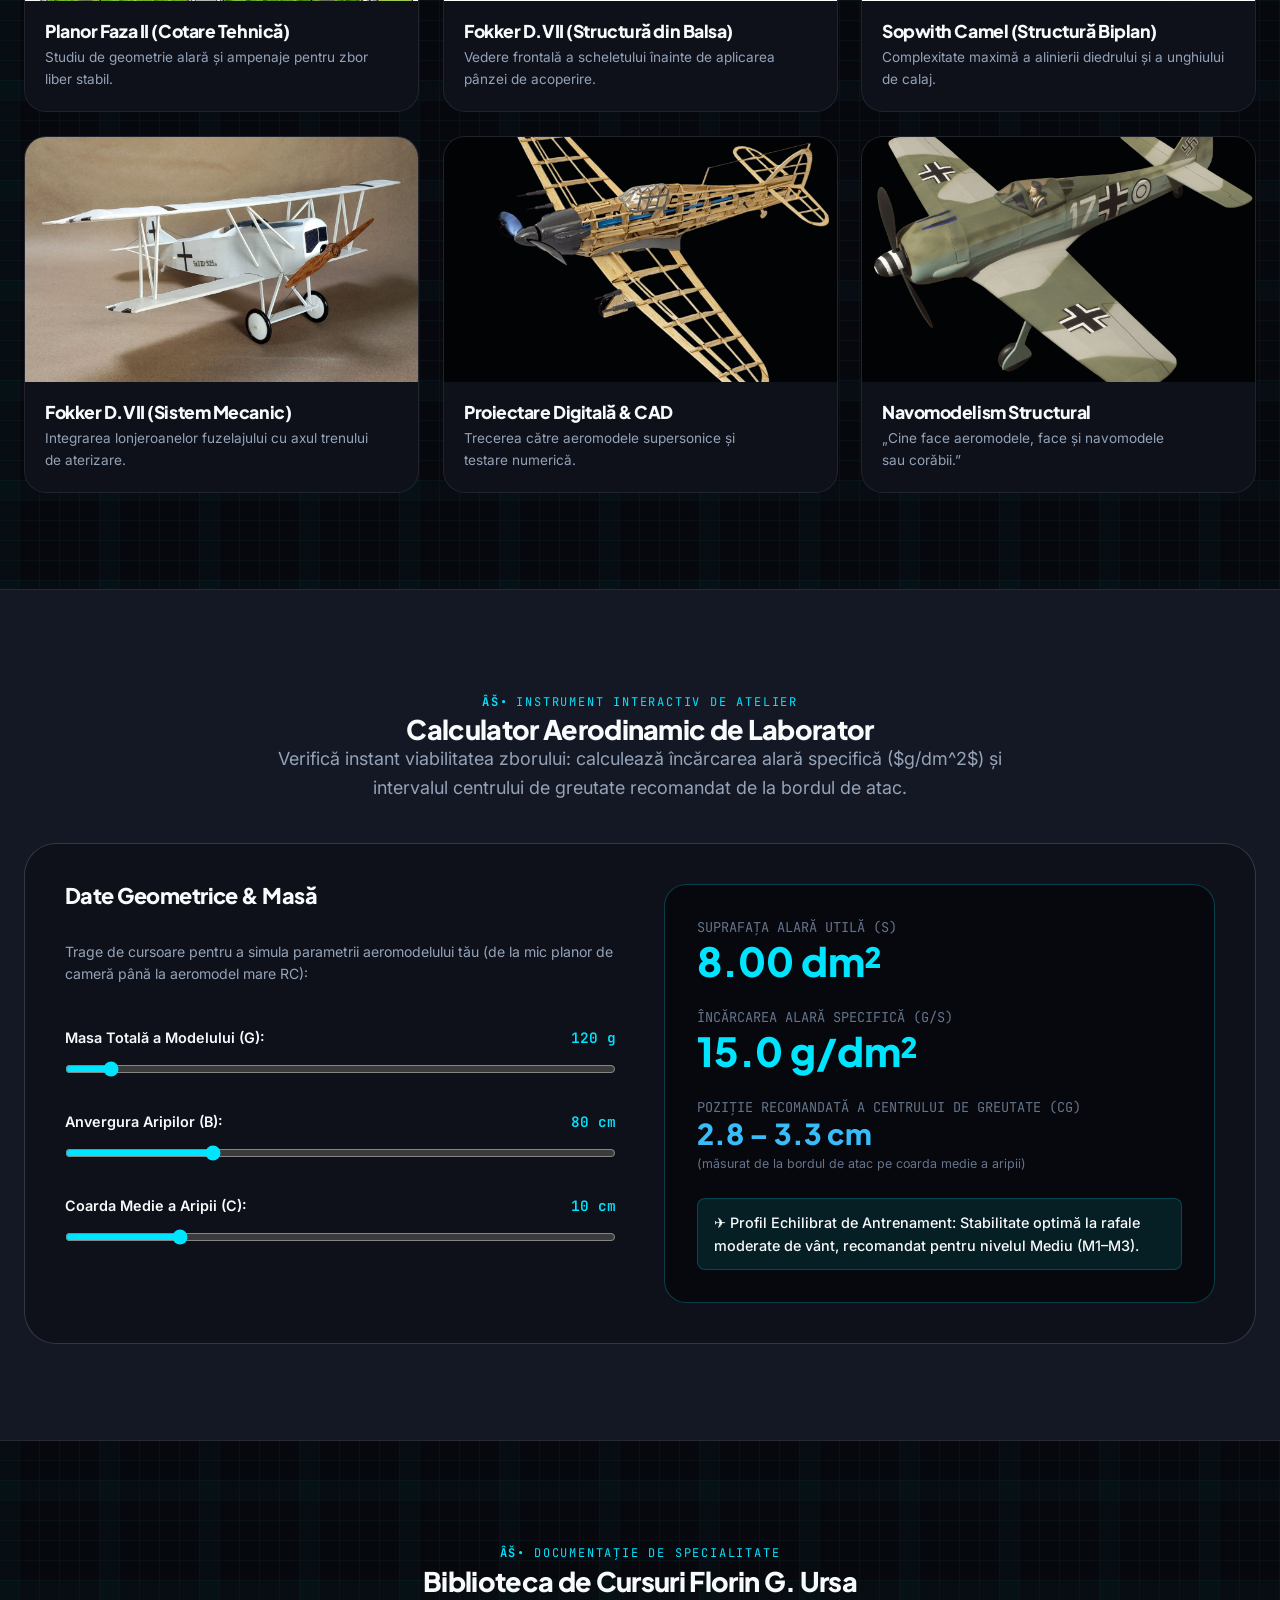
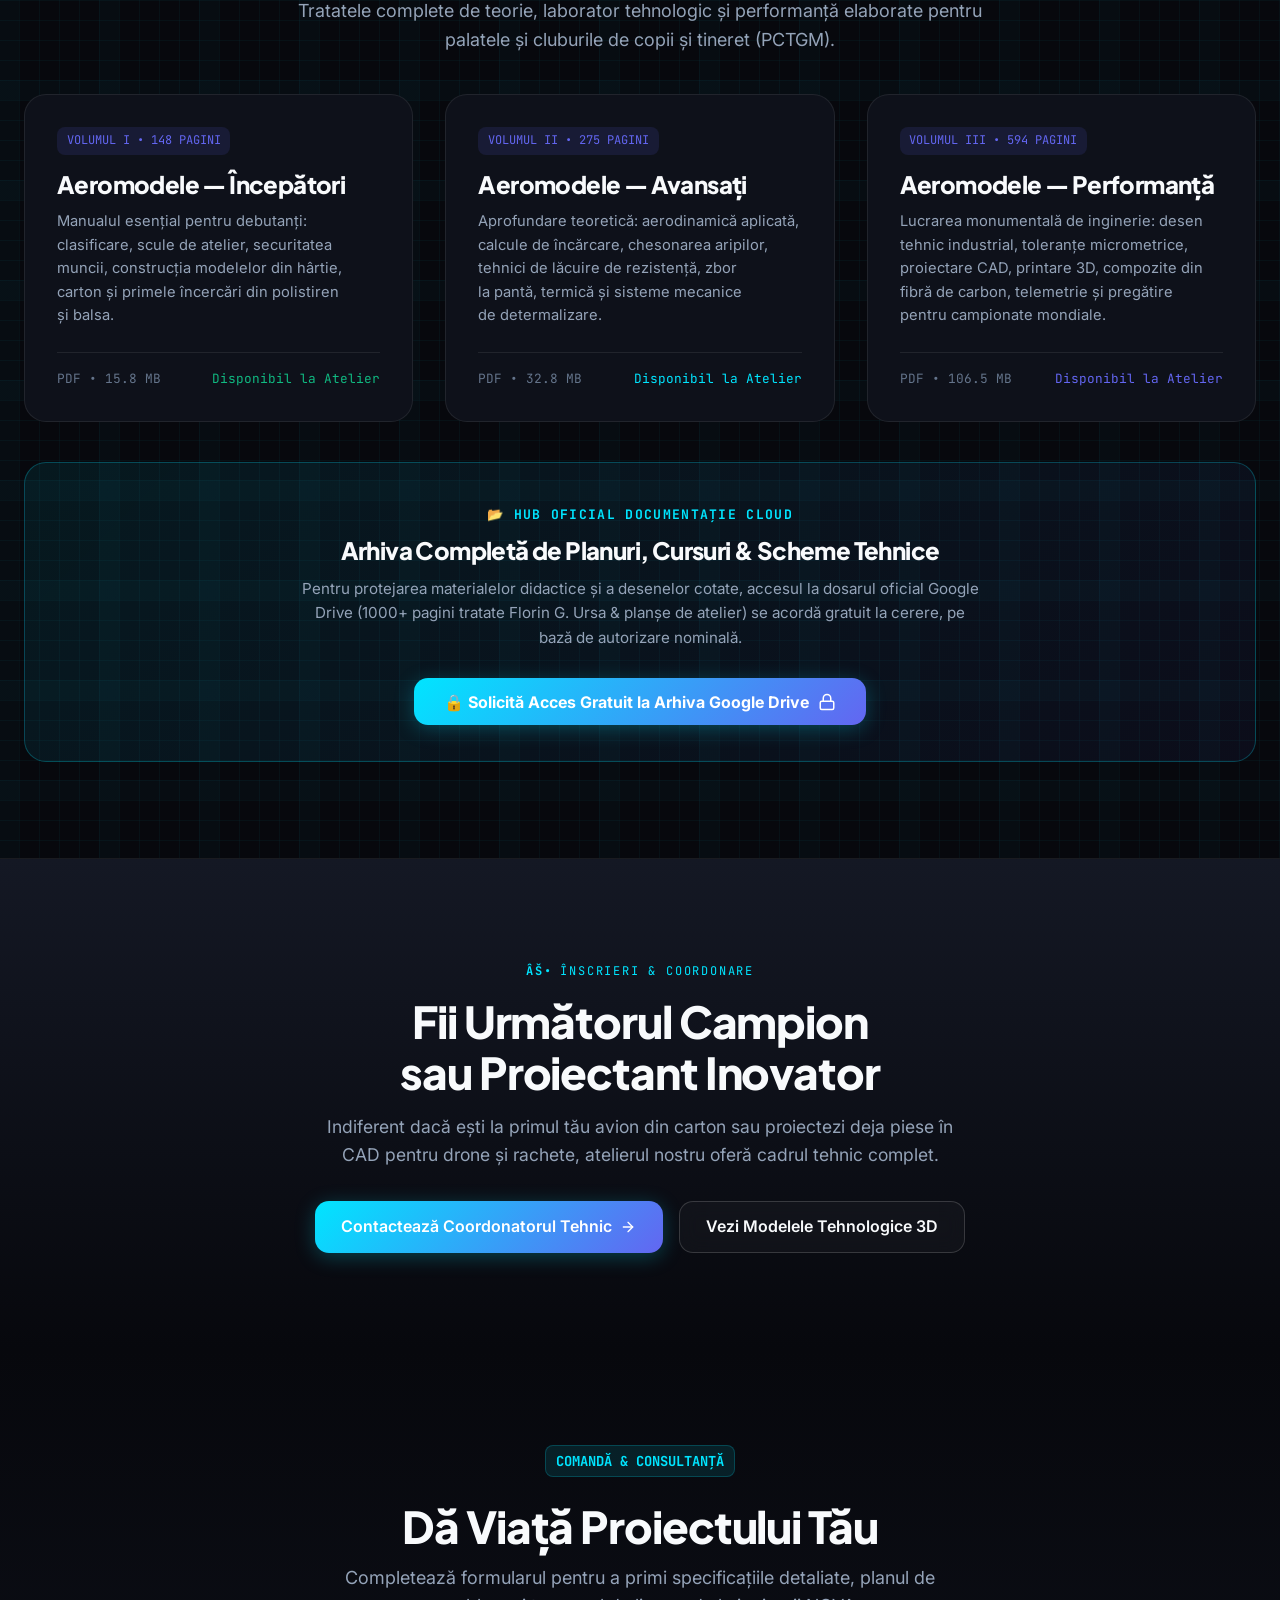
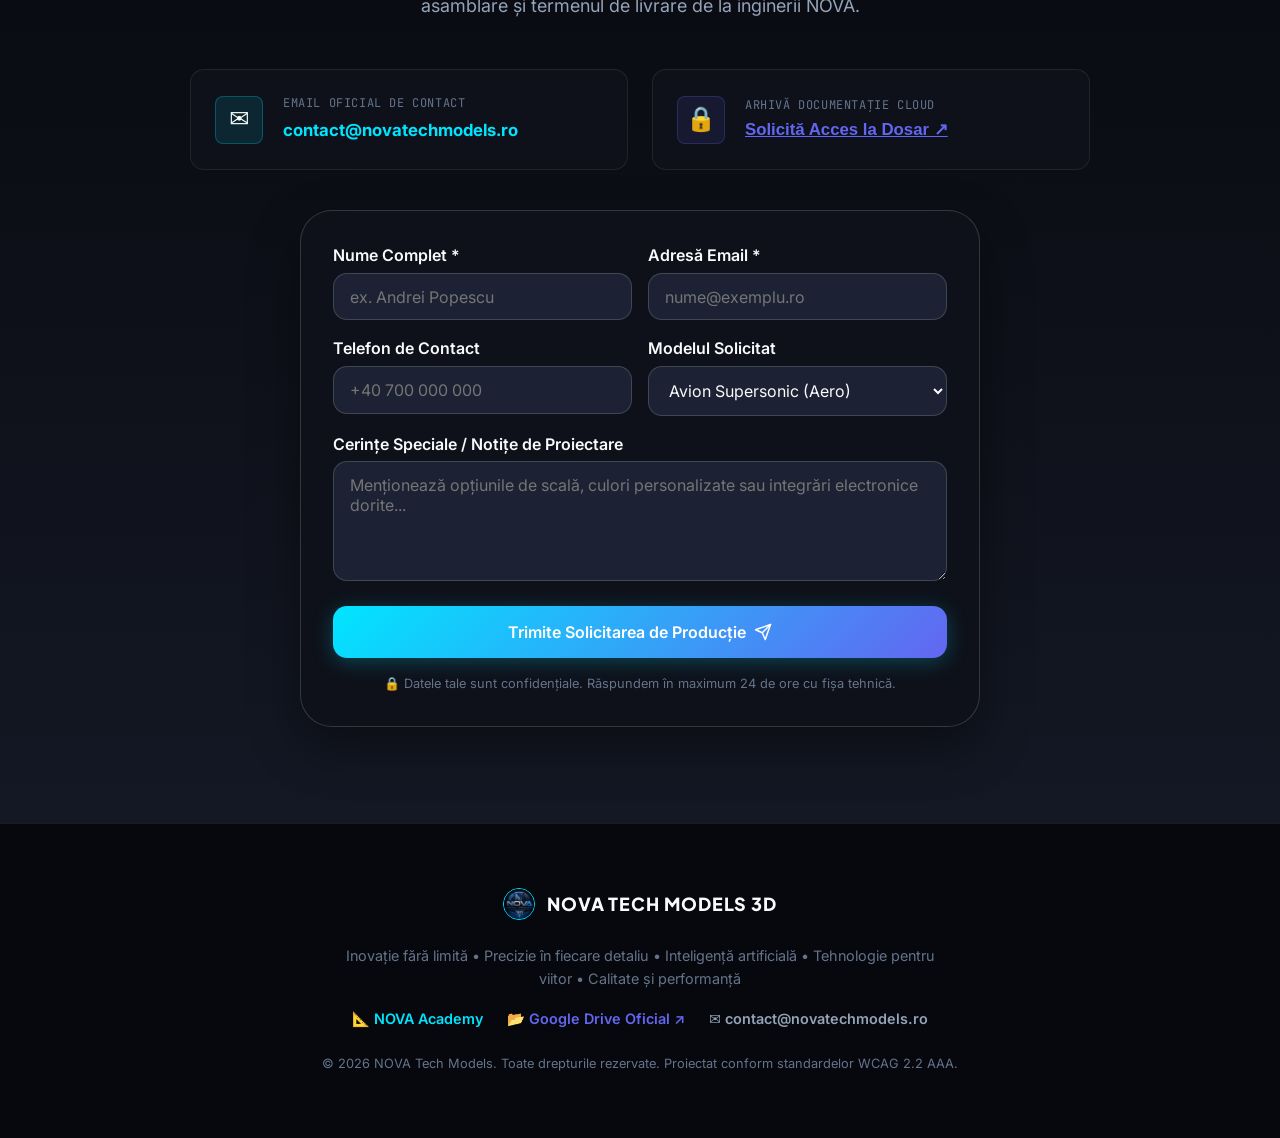
==== commit cf96a6e5: "Implement Option 2 gated access modal and interactive 3D atelier workbench" ====
--- a/index.html
+++ b/index.html
@@ -742,6 +742,51 @@
           </p>
         </div>
 
+        <!-- INTERACTIVE 3D ENGINEERING LAB -->
+        <div class="atelier-3d-card" style="background: var(--bg-surface-elevated); border: 1px solid rgba(0, 229, 255, 0.3); border-radius: var(--radius-xl); overflow: hidden; margin-bottom: 3.5rem; box-shadow: 0 20px 50px rgba(0, 0, 0, 0.5);">
+          <!-- Top Bar -->
+          <div style="background: var(--bg-surface); padding: 1rem 1.75rem; border-bottom: 1px solid var(--border-subtle); display: flex; align-items: center; justify-content: space-between; flex-wrap: wrap; gap: 1rem;">
+            <div style="display: flex; align-items: center; gap: 0.75rem;">
+              <span style="display: inline-block; width: 10px; height: 10px; border-radius: 50%; background: var(--brand-primary); box-shadow: 0 0 10px var(--brand-primary);"></span>
+              <strong style="font-family: var(--font-mono); font-size: 0.85rem; letter-spacing: 0.08em; text-transform: uppercase; color: var(--text-primary);">Laborator 3D Interactiv de Atelier</strong>
+            </div>
+
+            <!-- Model Switcher Tabs -->
+            <div class="model-3d-switcher" style="display: flex; gap: 0.5rem; flex-wrap: wrap;">
+              <button type="button" class="btn-3d-model active" data-model="planor">✈️ Planor Faza II</button>
+              <button type="button" class="btn-3d-model" data-model="fokker">🛩️ Fokker D.VII Biplan</button>
+              <button type="button" class="btn-3d-model" data-model="stealth">🚀 Mach-4 Stealth</button>
+              <button type="button" class="btn-3d-model" data-model="cruiser">⚓ Crucișător Naval</button>
+            </div>
+          </div>
+
+          <!-- 3D Canvas Area & HUD -->
+          <div style="position: relative; width: 100%; height: 480px; background: radial-gradient(circle at center, #111728 0%, #06080e 100%); cursor: grab; overflow: hidden;" id="canvas-3d-wrapper">
+            <canvas id="atelier-3d-canvas" width="1000" height="480" style="width: 100%; height: 100%; display: block;"></canvas>
+
+            <!-- Technical Overlays & HUD -->
+            <div style="position: absolute; top: 1.25rem; left: 1.5rem; pointer-events: none; font-family: var(--font-mono); font-size: 0.75rem; color: var(--text-muted); line-height: 1.6;">
+              <div style="color: var(--brand-primary); font-weight: 700;">MODE: <span id="hud-mode-text">WIREFRAME SCHELET</span></div>
+              <div>MODEL: <span id="hud-model-text" style="color: #fff;">Planor Faza II (Balsa &amp; Tei)</span></div>
+              <div>ROTATION: <span id="hud-rot-text">X: 20° | Y: 45°</span></div>
+              <div>STATUS: <span style="color: var(--status-success);">60 FPS • INTERACTIVE 360°</span></div>
+            </div>
+
+            <!-- Interactive Hint -->
+            <div style="position: absolute; bottom: 1.25rem; left: 1.5rem; pointer-events: none; font-family: var(--font-mono); font-size: 0.75rem; color: var(--text-secondary); background: rgba(0,0,0,0.65); padding: 0.35rem 0.75rem; border-radius: 4px; border: 1px solid var(--border-subtle);">
+              🖱️ Trage cu mouse-ul / atinge pentru rotire 360° • Rotiță pentru zoom
+            </div>
+
+            <!-- 3D Display Mode Buttons -->
+            <div style="position: absolute; bottom: 1.25rem; right: 1.5rem; display: flex; gap: 0.5rem; flex-wrap: wrap;">
+              <button type="button" id="btn-mode-wire" class="btn-hud active" title="Schelet din baghete de balsa">📐 Schelet Balsa</button>
+              <button type="button" id="btn-mode-solid" class="btn-hud" title="Fuzelaj placat și împânzit">🛡️ Placat / Solid</button>
+              <button type="button" id="btn-mode-xray" class="btn-hud" title="Vedere cu linii de cotă și centraj">⚡ X-Ray &amp; Cote</button>
+              <button type="button" id="btn-reset-3d" class="btn-hud" title="Resetează camera">🔄 Reset</button>
+            </div>
+          </div>
+        </div>
+
         <div class="blueprint-gallery">
           <!-- Item 1: Planor Faza II Blueprint -->
           <div class="blueprint-item" data-full="./assets/planor-blueprint.jpg" data-title="Planor Faza II — Desen Tehnic de Atelier" data-desc="Schema tehnică completă: fuzelaj conturat, ampenaj orizontal, derivă proporționată și aripi cu nervuri ranforsate. Reprezintă trecerea de la carton la balsa.">
@@ -934,12 +979,12 @@
             Arhiva Completă de Planuri, Cursuri &amp; Scheme Tehnice
           </h3>
           <p style="font-size: 0.95rem; color: var(--text-secondary); max-width: 680px; margin: 0 auto 1.75rem; line-height: 1.6;">
-            Accesează direct folderul securizat <strong>NOVA TECH MODELS</strong> pe Google Drive: volumele integrale Florin G. Ursa (PDF, 1000+ pagini), desenele cotate Faza I &amp; II, planșele din lemn de balsa și fișele tehnologice de atelier.
+            Pentru protejarea materialelor didactice și a desenelor cotate, accesul la dosarul oficial Google Drive (1000+ pagini tratate Florin G. Ursa &amp; planșe de atelier) se acordă gratuit la cerere, pe bază de autorizare nominală.
           </p>
-          <a href="https://drive.google.com/drive/folders/1ZC9yyabVBYV2QPtvSvIvqFAo55iqdNjM" target="_blank" rel="noopener noreferrer" class="btn btn-primary" style="display: inline-flex; align-items: center; gap: 0.6rem; padding: 0.85rem 1.85rem; font-weight: 700;">
-            <span>Deschide Google Drive NOVA Tech Models</span>
-            <svg xmlns="http://www.w3.org/2000/svg" width="18" height="18" viewBox="0 0 24 24" fill="none" stroke="currentColor" stroke-width="2" stroke-linecap="round" stroke-linejoin="round" aria-hidden="true"><path d="M18 13v6a2 2 0 0 1-2 2H5a2 2 0 0 1-2-2V8a2 2 0 0 1 2-2h6"></path><polyline points="15 3 21 3 21 9"></polyline><line x1="10" y1="14" x2="21" y2="3"></line></svg>
-          </a>
+          <button type="button" id="open-access-modal" class="btn btn-primary" style="display: inline-flex; align-items: center; gap: 0.6rem; padding: 0.85rem 1.85rem; font-weight: 700; cursor: pointer;">
+            <span>🔒 Solicită Acces Gratuit la Arhiva Google Drive</span>
+            <svg xmlns="http://www.w3.org/2000/svg" width="18" height="18" viewBox="0 0 24 24" fill="none" stroke="currentColor" stroke-width="2" stroke-linecap="round" stroke-linejoin="round" aria-hidden="true"><rect x="3" y="11" width="18" height="11" rx="2" ry="2"></rect><path d="M7 11V7a5 5 0 0 1 10 0v4"></path></svg>
+          </button>
         </div>
       </div>
     </section>
@@ -990,10 +1035,10 @@
           </div>
 
           <div style="background: var(--bg-surface); border: 1px solid var(--border-subtle); border-radius: var(--radius-md); padding: 1.5rem; display: flex; align-items: center; gap: 1.25rem;">
-            <div style="width: 48px; height: 48px; border-radius: var(--radius-sm); background: rgba(99, 102, 241, 0.1); border: 1px solid rgba(99, 102, 241, 0.25); display: flex; align-items: center; justify-content: center; font-size: 1.5rem; flex-shrink: 0;">📂</div>
+            <div style="width: 48px; height: 48px; border-radius: var(--radius-sm); background: rgba(99, 102, 241, 0.1); border: 1px solid rgba(99, 102, 241, 0.25); display: flex; align-items: center; justify-content: center; font-size: 1.5rem; flex-shrink: 0;">🔒</div>
             <div>
-              <div style="font-family: var(--font-mono); font-size: 0.75rem; color: var(--text-muted); text-transform: uppercase; letter-spacing: 0.05em;">Google Drive Documentație</div>
-              <a href="https://drive.google.com/drive/folders/1ZC9yyabVBYV2QPtvSvIvqFAo55iqdNjM" target="_blank" rel="noopener noreferrer" style="color: var(--brand-secondary); font-weight: 700; text-decoration: none; font-size: 1.05rem; display: inline-block; margin-top: 0.25rem;">Deschide Dosarul Cloud ↗</a>
+              <div style="font-family: var(--font-mono); font-size: 0.75rem; color: var(--text-muted); text-transform: uppercase; letter-spacing: 0.05em;">Arhivă Documentație Cloud</div>
+              <button type="button" id="open-access-modal-2" style="background: none; border: none; padding: 0; color: var(--brand-secondary); font-weight: 700; font-size: 1.05rem; cursor: pointer; display: inline-block; margin-top: 0.25rem; text-decoration: underline;">Solicită Acces la Dosar ↗</button>
             </div>
           </div>
         </div>
@@ -1092,6 +1137,68 @@
     </div>
   </div>
 
+  <!-- MODAL: SOLICITĂ ACCES LA CURSURI & PLANURI (OPȚIUNEA 2) -->
+  <div id="access-modal" class="lightbox-modal" role="dialog" aria-modal="true" aria-labelledby="access-modal-title">
+    <div class="lightbox-content" style="max-width: 580px; padding: 2.5rem; background: var(--bg-surface-elevated); border: 1px solid var(--brand-primary); border-radius: var(--radius-xl); box-shadow: 0 25px 60px rgba(0, 229, 255, 0.15);">
+      <button type="button" id="access-modal-close" class="lightbox-close" aria-label="Închide fereastra">✕</button>
+
+      <div id="access-modal-intro" style="text-align: center; margin-bottom: 1.75rem;">
+        <div style="width: 56px; height: 56px; border-radius: var(--radius-md); background: rgba(0, 229, 255, 0.12); border: 1px solid rgba(0, 229, 255, 0.3); display: inline-flex; align-items: center; justify-content: center; font-size: 1.75rem; margin-bottom: 1rem;">
+          🔒
+        </div>
+        <h3 id="access-modal-title" style="font-size: var(--font-size-2xl); color: var(--text-primary); margin-bottom: 0.5rem;">
+          Acces Securizat la Arhiva Tehnică
+        </h3>
+        <p style="font-size: 0.9rem; color: var(--text-secondary); line-height: 1.6;">
+          Pentru protejarea materialelor didactice și a desenelor cotate, accesul la dosarul oficial Google Drive (1000+ pagini tratate Florin G. Ursa &amp; planșe de atelier) se acordă gratuit la cerere.
+        </p>
+      </div>
+
+      <form id="access-request-form">
+        <div style="display: flex; flex-direction: column; gap: 1.25rem;">
+          <div class="form-group">
+            <label for="req-name" style="font-size: 0.85rem; font-weight: 600; color: var(--text-primary); margin-bottom: 0.35rem; display: block;">Numele tău complet *</label>
+            <input type="text" id="req-name" class="form-input" placeholder="ex. Florin Radu" required style="width: 100%;">
+          </div>
+
+          <div class="form-group">
+            <label for="req-email" style="font-size: 0.85rem; font-weight: 600; color: var(--text-primary); margin-bottom: 0.35rem; display: block;">Adresa ta de email *</label>
+            <input type="email" id="req-email" class="form-input" placeholder="nume@domeniu.ro" required style="width: 100%;">
+          </div>
+
+          <div class="form-group">
+            <label for="req-level" style="font-size: 0.85rem; font-weight: 600; color: var(--text-primary); margin-bottom: 0.35rem; display: block;">Nivelul / Interesul tău de modelism</label>
+            <select id="req-level" class="form-input" style="width: 100%;">
+              <option value="basic">Nivel Basic (Hârtie, Carton, Debutant)</option>
+              <option value="mediu" selected>Nivel Mediu (Balsa, Polistiren, Planoare Faza I/II)</option>
+              <option value="specialist">Nivel Specialist (Avansat, Aerodinamică, RC)</option>
+              <option value="pro">Nivel Profesionist (CAD, CNC, Print 3D, Competiții)</option>
+              <option value="educator">Instructor / Profesor / Părinte</option>
+            </select>
+          </div>
+
+          <button type="submit" id="btn-submit-access" class="btn btn-primary" style="width: 100%; padding: 0.95rem; font-size: 1rem; margin-top: 0.5rem; justify-content: center;">
+            <span>Validează &amp; Deblochează Dosarul Google Drive</span>
+            <svg xmlns="http://www.w3.org/2000/svg" width="18" height="18" viewBox="0 0 24 24" fill="none" stroke="currentColor" stroke-width="2" stroke-linecap="round" stroke-linejoin="round" aria-hidden="true"><path d="M5 12h14"></path><path d="m12 5 7 7-7 7"></path></svg>
+          </button>
+        </div>
+      </form>
+
+      <!-- Success state hidden by default -->
+      <div id="access-success-box" style="display: none; text-align: center; padding-top: 0.5rem;">
+        <div style="font-size: 2.5rem; margin-bottom: 0.75rem;">🎉</div>
+        <h4 style="font-size: 1.3rem; color: var(--status-success); margin-bottom: 0.5rem;">Acces Autorizat cu Succes!</h4>
+        <p style="font-size: 0.9rem; color: var(--text-secondary); margin-bottom: 1.5rem;">
+          Cheia ta de acces a fost generată. Poți deschide direct folderul oficial de documentație Google Drive:
+        </p>
+        <a id="access-drive-direct-link" href="https://drive.google.com/drive/folders/1ZC9yyabVBYV2QPtvSvIvqFAo55iqdNjM" target="_blank" rel="noopener noreferrer" class="btn btn-primary" style="display: inline-flex; align-items: center; gap: 0.5rem; padding: 0.9rem 1.75rem; text-decoration: none;">
+          <span>📂 Deschide Google Drive (Acces Deplin)</span>
+          <svg xmlns="http://www.w3.org/2000/svg" width="16" height="16" viewBox="0 0 24 24" fill="none" stroke="currentColor" stroke-width="2" stroke-linecap="round" stroke-linejoin="round" aria-hidden="true"><path d="M18 13v6a2 2 0 0 1-2 2H5a2 2 0 0 1-2-2V8a2 2 0 0 1 2-2h6"></path><polyline points="15 3 21 3 21 9"></polyline><line x1="10" y1="14" x2="21" y2="3"></line></svg>
+        </a>
+      </div>
+    </div>
+  </div>
+
   <!-- TOAST NOTIFICATION -->
   <div id="toast-notification" class="toast-msg" role="status" aria-live="polite">
     <span>🚀</span>
--- a/styles.css
+++ b/styles.css
@@ -1336,3 +1336,55 @@
   display: flex;
   justify-content: space-between;
 }
+
+/* 3D ATELIER ENGINE & INTERACTIVE CONTROLS */
+.btn-3d-model {
+  background: var(--bg-surface);
+  border: 1px solid var(--border-subtle);
+  color: var(--text-secondary);
+  padding: 0.45rem 0.95rem;
+  border-radius: var(--radius-sm);
+  font-family: var(--font-mono);
+  font-size: 0.8rem;
+  font-weight: 600;
+  cursor: pointer;
+  transition: all var(--transition-fast);
+}
+
+.btn-3d-model:hover, .btn-3d-model.active {
+  background: rgba(0, 229, 255, 0.18);
+  border-color: var(--brand-primary);
+  color: var(--brand-primary);
+}
+
+.btn-hud {
+  background: rgba(8, 11, 20, 0.85);
+  backdrop-filter: blur(8px);
+  border: 1px solid var(--border-subtle);
+  color: var(--text-secondary);
+  padding: 0.45rem 0.85rem;
+  border-radius: 6px;
+  font-family: var(--font-mono);
+  font-size: 0.78rem;
+  cursor: pointer;
+  transition: all var(--transition-fast);
+}
+
+.btn-hud:hover, .btn-hud.active {
+  background: var(--brand-primary);
+  border-color: var(--brand-primary);
+  color: #07080d;
+  font-weight: 700;
+}
+
+/* 3D TILT EFFECT FOR CARDS */
+.tilt-card {
+  transition: transform 0.12s ease-out, box-shadow 0.2s ease-out;
+  transform-style: preserve-3d;
+  perspective: 1000px;
+  will-change: transform;
+}
+
+.tilt-card:hover {
+  box-shadow: 0 15px 35px rgba(0, 229, 255, 0.12);
+}
